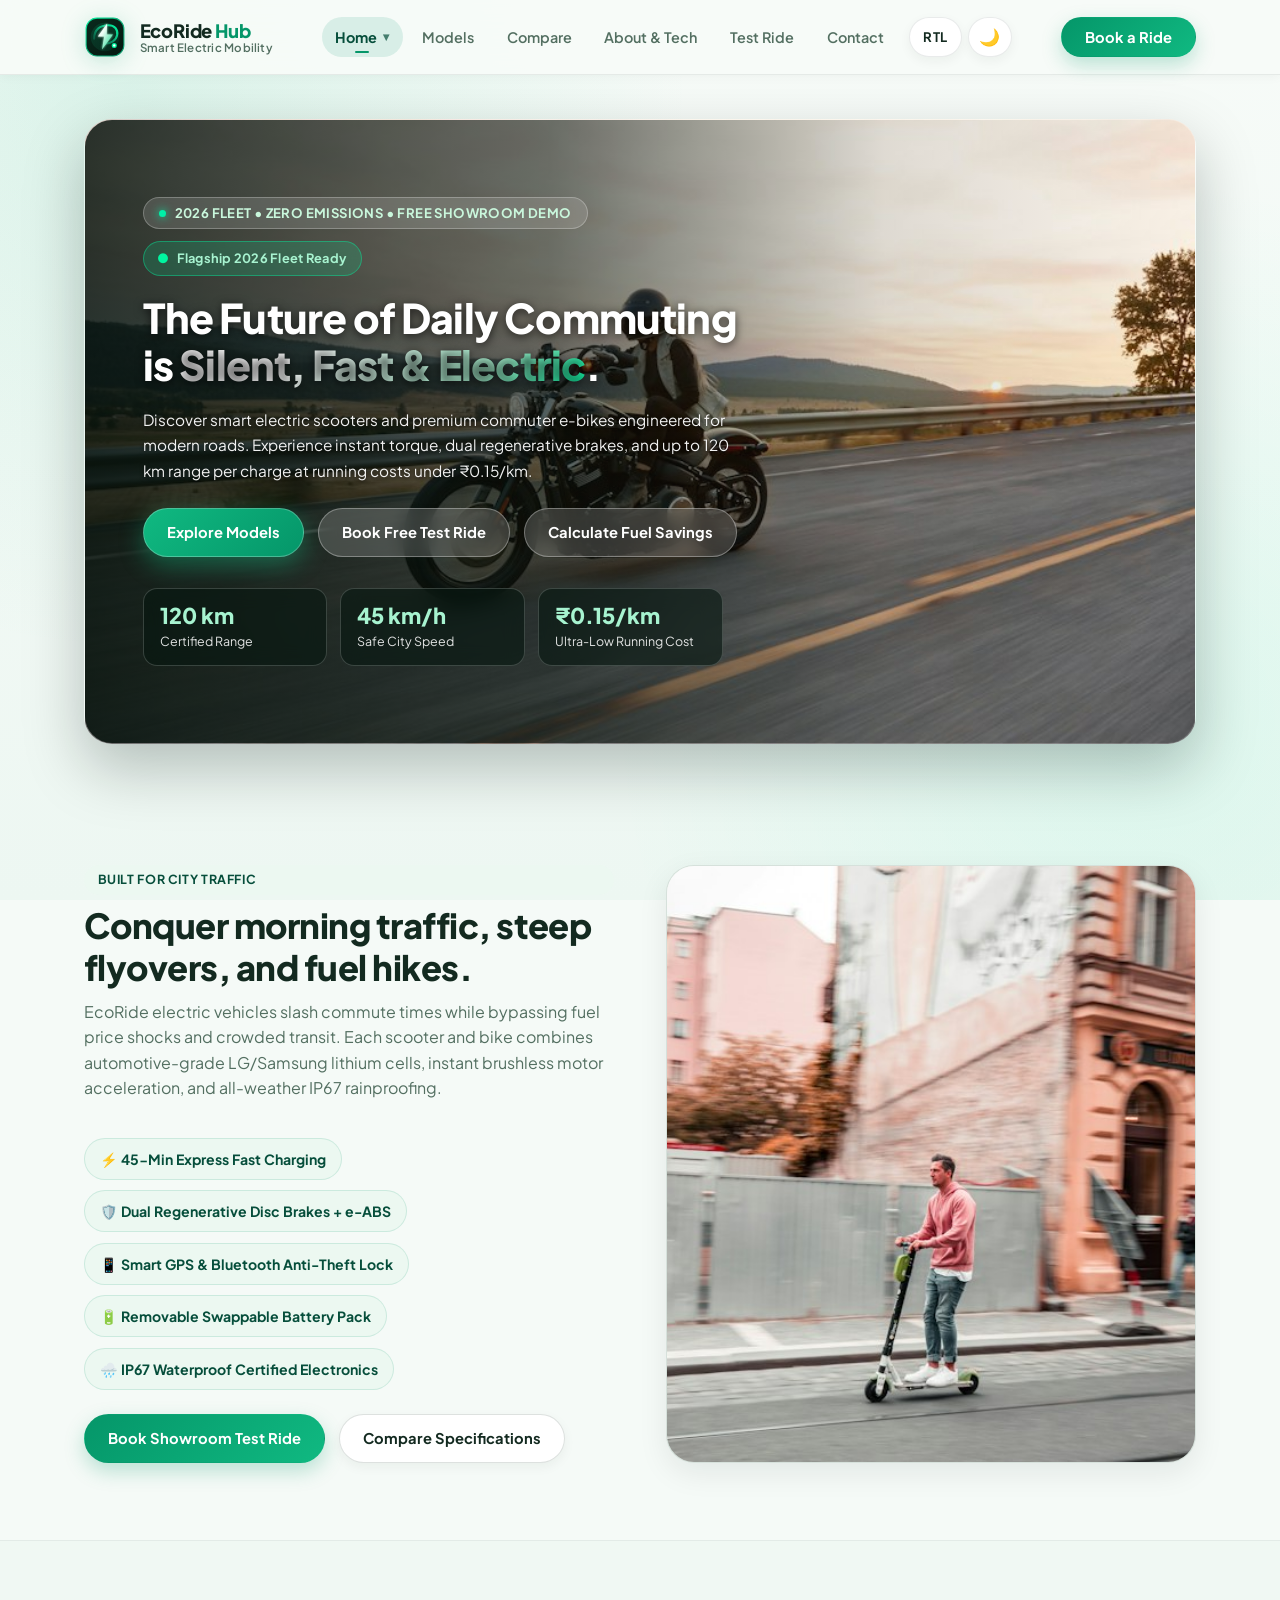
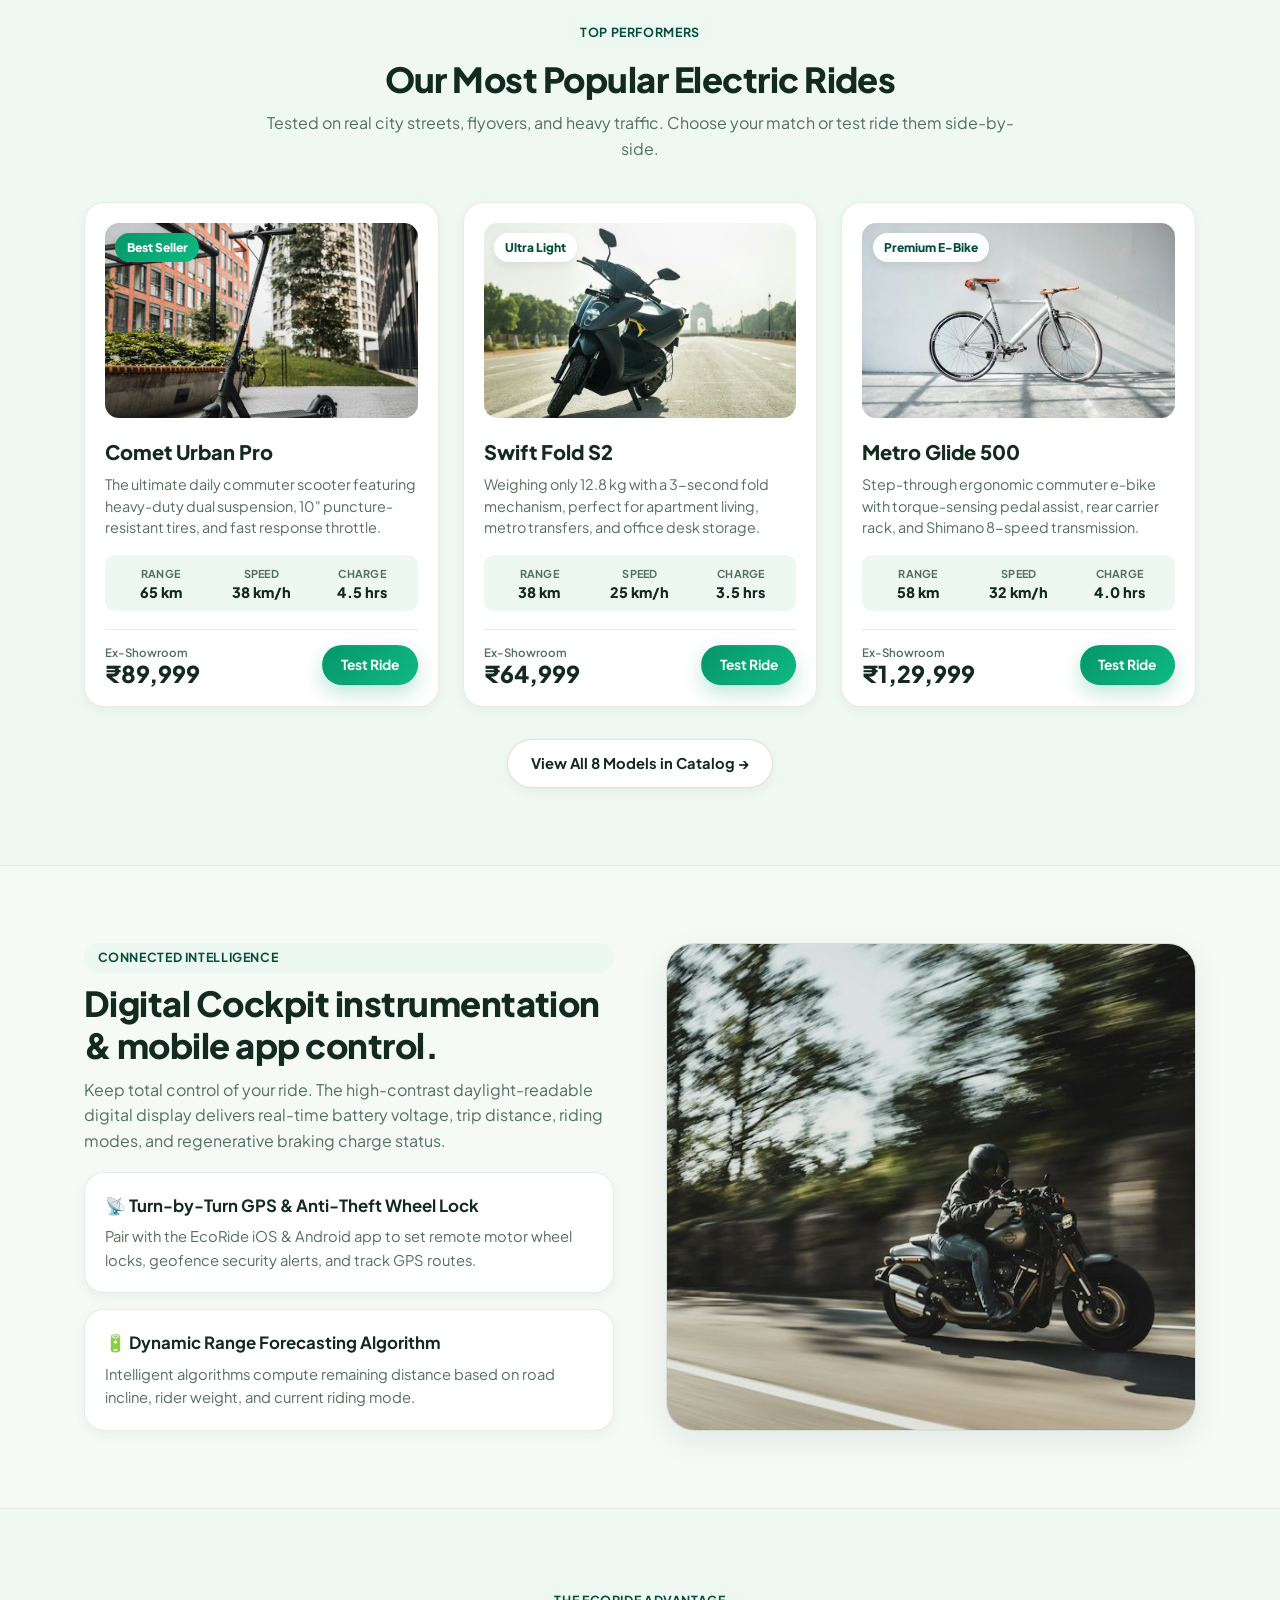
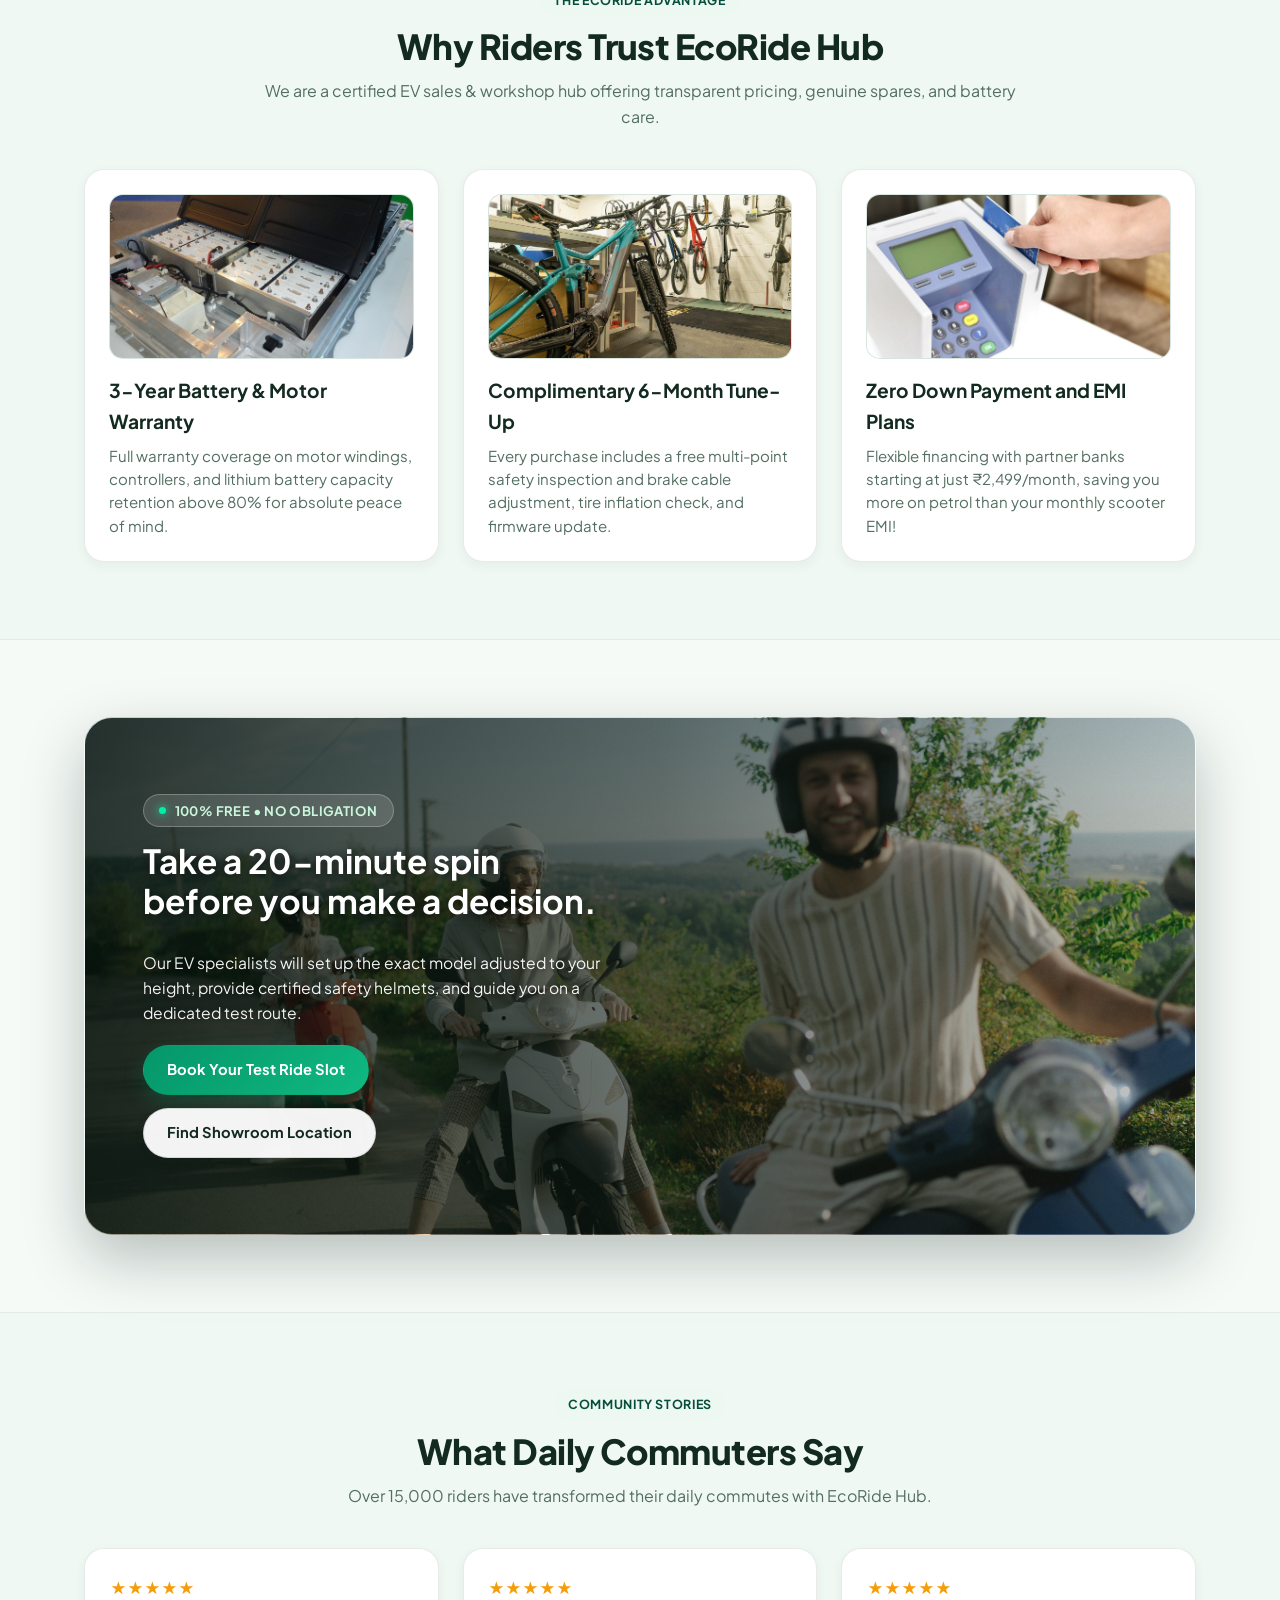
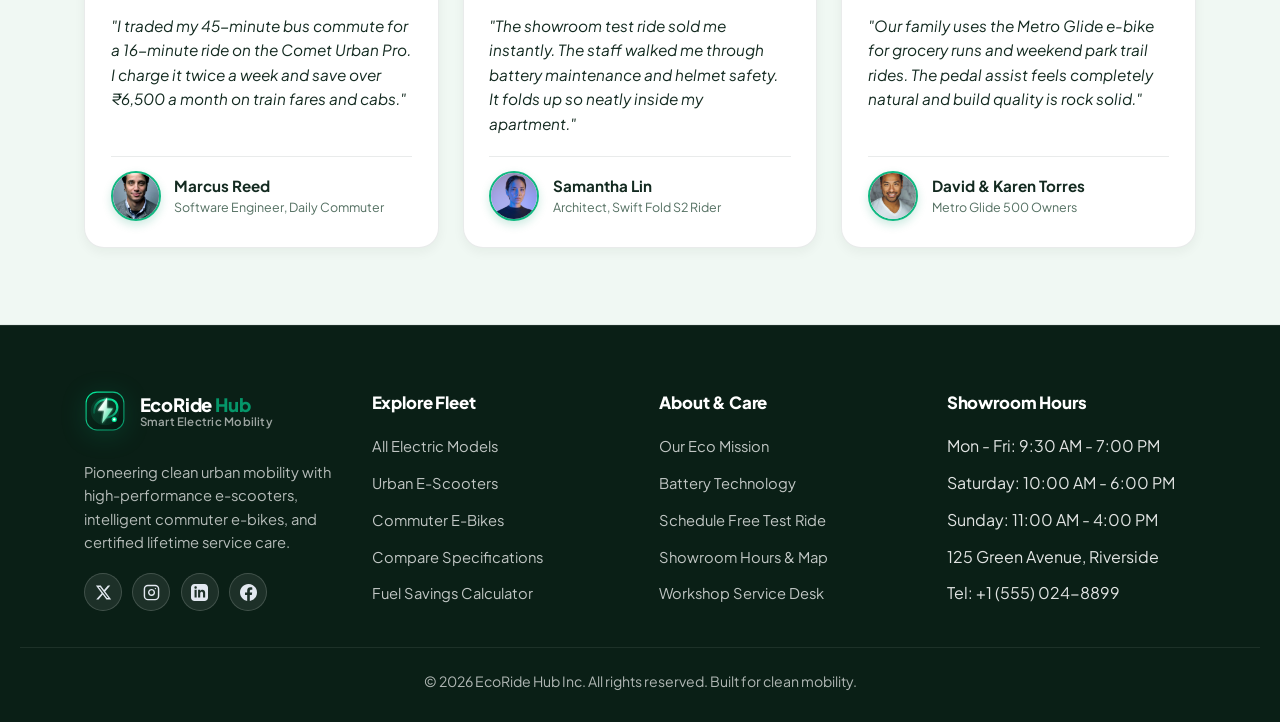
==== index.html @ 18ee241e "first commit" ====
<!DOCTYPE html>
<html lang="en">

<head>
  <meta charset="UTF-8">
  <meta name="viewport" content="width=device-width, initial-scale=1.0">
  <meta name="description"
    content="EcoRide Hub offers high-performance electric scooters, smart commuter e-bikes, showroom test rides, and expert service for sustainable city transit.">
  <title>EcoRide Hub | Premium Electric Scooters &amp; Smart E-Bikes</title>
  <link rel="icon" type="image/svg+xml" href="assets/images/favicon.svg">
  <link rel="alternate icon" href="assets/images/favicon.svg">
  <link rel="apple-touch-icon" href="assets/images/favicon.svg">
  <link rel="stylesheet" href="assets/css/styles.css">
  <script>
    (function () {
      var t = localStorage.getItem('ecoride_theme');
      if (t) document.documentElement.setAttribute('data-theme', t);
      var d = localStorage.getItem('ecoride_dir');
      if (d) document.documentElement.setAttribute('dir', d);
    })();
  </script>
</head>

<body>
  <div class="site-shell">
    <a class="skip-link" href="#main-content">Skip to content</a>

    <!-- STICKY NAVBAR - PROPERLY ALIGNED -->
    <header class="site-header">
      <div class="container header-bar">
        <a class="brand" href="index.html" aria-label="EcoRide Hub home">
          <span class="brand-mark">
            <img src="assets/images/logo.svg" alt="EcoRide Hub Logo" class="brand-logo-img">
          </span>
          <div class="brand-text">
            <span class="brand-title">EcoRide <span>Hub</span></span>
            <span class="brand-sub">Smart Electric Mobility</span>
          </div>
        </a>

        <nav class="site-nav" aria-label="Main navigation" data-site-nav>
          <div class="nav-dropdown" data-nav-dropdown>
            <button type="button" class="nav-dropdown-toggle active" aria-expanded="false" aria-haspopup="true" data-dropdown-toggle>
              <span>Home</span>
              <span class="dropdown-arrow">▾</span>
            </button>
            <div class="nav-dropdown-menu" role="menu">
              <a href="index.html" class="nav-dropdown-item active" role="menuitem">
                <div class="dropdown-item-header">
                  <span class="dropdown-item-title">Home 1 — Urban Commuters</span>
                  <span class="dropdown-item-tag">Flagship</span>
                </div>
                <p class="dropdown-item-desc">Smart cockpit display, daily commuter fleet &amp; specs</p>
              </a>
              <a href="home-2.html" class="nav-dropdown-item" role="menuitem">
                <div class="dropdown-item-header">
                  <span class="dropdown-item-title">Home 2 — Hyper Performance</span>
                  <span class="dropdown-item-tag tag-hyper">New</span>
                </div>
                <p class="dropdown-item-desc">Dual-motor power, fast charging hubs &amp; 2026 fleet</p>
              </a>
            </div>
          </div>
          <a href="products.html">Models</a>
          <a href="compare.html">Compare</a>
          <a href="about.html">About &amp; Tech</a>
          <a href="booking.html">Test Ride</a>
          <a href="contact.html">Contact</a>
          <div class="nav-util-group">
            <button type="button" class="nav-btn-util" id="rtl-toggle" aria-label="Toggle RTL layout"
              title="Switch text direction (RTL / LTR)">
              <span class="util-text" id="rtl-text">RTL</span>
            </button>
            <button type="button" class="nav-btn-util" id="theme-toggle" aria-label="Toggle dark/light theme"
              title="Toggle dark / light theme">
              <span class="theme-icon" id="theme-icon">🌙</span>
            </button>
          </div>
        </nav>

        <div class="header-actions">
          <a class="button button-nav" href="booking.html">Book a Ride</a>
          <button class="nav-toggle" type="button" aria-label="Toggle navigation" aria-expanded="false" data-nav-toggle>
            <span></span>
            <span></span>
            <span></span>
          </button>
        </div>
      </div>
    </header>

    <main id="main-content">
      <!-- HERO SECTION WITH BACKGROUND IMAGE -->
      <section class="hero">
        <div class="container">
          <div class="hero-panel hero-home" style="background-image: url('assets/images/hero-home.jpg');">
            <div class="hero-content">
              <div class="hero-badge-row">
                <span class="eyebrow">
                  <span class="eyebrow-dot"></span>
                  2026 Fleet • Zero Emissions • Free Showroom Demo
                </span>
                <span class="hero-status-pill"><span>●</span> Flagship 2026 Fleet Ready</span>
              </div>
              <h1>The Future of Daily Commuting is <span class="gradient-text">Silent, Fast &amp; Electric</span>.</h1>
              <p>Discover smart electric scooters and premium commuter e-bikes engineered for modern roads. Experience
                instant torque, dual regenerative brakes, and up to 120 km range per charge at running costs under
                ₹0.15/km.</p>
              <div class="hero-actions">
                <a class="button" href="products.html">Explore Models</a>
                <a class="button-secondary" href="booking.html">Book Free Test Ride</a>
                <a class="button-secondary" href="compare.html">Calculate Fuel Savings</a>
              </div>
              <div class="hero-stats">
                <div class="stat-card">
                  <strong>120 km</strong>
                  <span>Certified Range</span>
                </div>
                <div class="stat-card">
                  <strong>45 km/h</strong>
                  <span>Safe City Speed</span>
                </div>
                <div class="stat-card">
                  <strong>₹0.15/km</strong>
                  <span>Ultra-Low Running Cost</span>
                </div>
              </div>
            </div>
          </div>
        </div>
      </section>

      <!-- FLEET SHOWCASE SPLIT SECTION -->
      <section class="section">
        <div class="container split-layout">
          <div>
            <div class="page-intro" style="text-align: left; margin-bottom: 1.15rem;">
              <span class="badge-tag" style="margin-inline: 0;">Built for City Traffic</span>
              <h2>Conquer morning traffic, steep flyovers, and fuel hikes.</h2>
              <p>EcoRide electric vehicles slash commute times while bypassing fuel price shocks and crowded transit.
                Each scooter and bike combines automotive-grade LG/Samsung lithium cells, instant brushless motor
                acceleration, and all-weather IP67 rainproofing.</p>
            </div>
            <ul class="pill-list">
              <li>⚡ 45-Min Express Fast Charging</li>
              <li>🛡️ Dual Regenerative Disc Brakes + e-ABS</li>
              <li>📱 Smart GPS &amp; Bluetooth Anti-Theft Lock</li>
              <li>🔋 Removable Swappable Battery Pack</li>
              <li>🌧️ IP67 Waterproof Certified Electronics</li>
            </ul>
            <div style="margin-top: 1.5rem; display: flex; gap: 0.85rem; flex-wrap: wrap;">
              <a class="button" href="booking.html">Book Showroom Test Ride</a>
              <a class="button-secondary" href="compare.html">Compare Specifications</a>
            </div>
          </div>
          <div class="media-frame media-frame-tall">
            <img src="assets/images/section-commute.jpg" alt="Urban riders commuting on electric scooters">
             
          </div>
        </div>
      </section>

      <!-- FEATURED MODELS GRID (3 CARDS PER ROW, RUPEES) -->
      <section class="section section-alt">
        <div class="container">
          <div class="section-heading">
            <span class="badge-tag">Top Performers</span>
            <h2>Our Most Popular Electric Rides</h2>
            <p>Tested on real city streets, flyovers, and heavy traffic. Choose your match or test ride them
              side-by-side.</p>
          </div>
          <div class="grid grid-3">
            <!-- Model 1 -->
            <article class="product-card">
              <div class="product-image-wrap">
                <img src="assets/images/scooter-comet.jpg" alt="Comet Urban Pro electric scooter">
                <span class="product-pill featured">Best Seller</span>
              </div>
              <div class="product-content">
                <h3>Comet Urban Pro</h3>
                <p>The ultimate daily commuter scooter featuring heavy-duty dual suspension, 10" puncture-resistant
                  tires, and fast response throttle.</p>
                <div class="product-spec-row">
                  <div class="spec-item">
                    <small>Range</small>
                    <strong>65 km</strong>
                  </div>
                  <div class="spec-item">
                    <small>Speed</small>
                    <strong>38 km/h</strong>
                  </div>
                  <div class="spec-item">
                    <small>Charge</small>
                    <strong>4.5 hrs</strong>
                  </div>
                </div>
                <div class="price-row">
                  <div class="price-tag">
                    <small>Ex-Showroom</small>
                    <strong>₹89,999</strong>
                  </div>
                  <a class="button button-sm" href="booking.html">Test Ride</a>
                </div>
              </div>
            </article>

            <!-- Model 2 -->
            <article class="product-card">
              <div class="product-image-wrap">
                <img src="assets/images/scooter-swift.jpg" alt="Swift Fold S2 portable electric scooter">
                <span class="product-pill">Ultra Light</span>
              </div>
              <div class="product-content">
                <h3>Swift Fold S2</h3>
                <p>Weighing only 12.8 kg with a 3-second fold mechanism, perfect for apartment living, metro transfers,
                  and office desk storage.</p>
                <div class="product-spec-row">
                  <div class="spec-item">
                    <small>Range</small>
                    <strong>38 km</strong>
                  </div>
                  <div class="spec-item">
                    <small>Speed</small>
                    <strong>25 km/h</strong>
                  </div>
                  <div class="spec-item">
                    <small>Charge</small>
                    <strong>3.5 hrs</strong>
                  </div>
                </div>
                <div class="price-row">
                  <div class="price-tag">
                    <small>Ex-Showroom</small>
                    <strong>₹64,999</strong>
                  </div>
                  <a class="button button-sm" href="booking.html">Test Ride</a>
                </div>
              </div>
            </article>

            <!-- Model 3 -->
            <article class="product-card">
              <div class="product-image-wrap">
                <img src="assets/images/scooter-metro.jpg" alt="Metro Glide 500 electric commuter bicycle">
                <span class="product-pill">Premium E-Bike</span>
              </div>
              <div class="product-content">
                <h3>Metro Glide 500</h3>
                <p>Step-through ergonomic commuter e-bike with torque-sensing pedal assist, rear carrier rack, and
                  Shimano 8-speed transmission.</p>
                <div class="product-spec-row">
                  <div class="spec-item">
                    <small>Range</small>
                    <strong>58 km</strong>
                  </div>
                  <div class="spec-item">
                    <small>Speed</small>
                    <strong>32 km/h</strong>
                  </div>
                  <div class="spec-item">
                    <small>Charge</small>
                    <strong>4.0 hrs</strong>
                  </div>
                </div>
                <div class="price-row">
                  <div class="price-tag">
                    <small>Ex-Showroom</small>
                    <strong>₹1,29,999</strong>
                  </div>
                  <a class="button button-sm" href="booking.html">Test Ride</a>
                </div>
              </div>
            </article>
          </div>
          <div style="text-align: center; margin-top: 2rem;">
            <a class="button-secondary" href="products.html">View All 8 Models in Catalog →</a>
          </div>
        </div>
      </section>

      <!-- SMART COCKPIT DISPLAY SECTION -->
      <section class="section">
        <div class="container split-layout">
          <div>
            <div class="page-intro" style="text-align: left; margin-bottom: 1.15rem;">
              <span class="badge-tag" style="margin-inline: 0;">Connected Intelligence</span>
              <h2>Digital Cockpit instrumentation &amp; mobile app control.</h2>
              <p>Keep total control of your ride. The high-contrast daylight-readable digital display delivers real-time
                battery voltage, trip distance, riding modes, and regenerative braking charge status.</p>
            </div>
            <div class="grid" style="gap: 1rem;">
              <div class="card" style="padding: 1.25rem;">
                <h4 style="margin: 0 0 0.35rem; font-size: 1.05rem; color: var(--text);">📡 Turn-by-Turn GPS &amp;
                  Anti-Theft Wheel Lock</h4>
                <p style="margin: 0; color: var(--muted); font-size: 0.92rem;">Pair with the EcoRide iOS &amp; Android
                  app to set remote motor wheel locks, geofence security alerts, and track GPS routes.</p>
              </div>
              <div class="card" style="padding: 1.25rem;">
                <h4 style="margin: 0 0 0.35rem; font-size: 1.05rem; color: var(--text);">🔋 Dynamic Range Forecasting
                  Algorithm</h4>
                <p style="margin: 0; color: var(--muted); font-size: 0.92rem;">Intelligent algorithms compute remaining
                  distance based on road incline, rider weight, and current riding mode.</p>
              </div>
            </div>
          </div>
          <div class="media-frame media-frame-tall">
            <img src="assets/images/smart-cockpit.jpg" alt="Close-up of smart digital electric scooter cockpit display">
             
          </div>
        </div>
      </section>

      <!-- WHY RIDERS CHOOSE US -->
      <section class="section section-alt">
        <div class="container">
          <div class="section-heading">
            <span class="badge-tag">The EcoRide Advantage</span>
            <h2>Why Riders Trust EcoRide Hub</h2>
            <p>We are a certified EV sales &amp; workshop hub offering transparent pricing, genuine spares, and battery
              care.</p>
          </div>
          <div class="grid grid-3">
            <article class="card feature-card">
              <div class="card-media-top">
                <img src="assets/images/advantage-warranty.jpg" alt="High-tech lithium-ion EV battery pack and BMS controller diagnostic warranty inspection">
              </div>
              <h3>3-Year Battery &amp; Motor Warranty</h3>
              <p>Full warranty coverage on motor windings, controllers, and lithium battery capacity retention above 80% for absolute peace of mind.</p>
            </article>
            <article class="card feature-card">
              <div class="card-media-top">
                <img src="assets/images/advantage-tuneup.jpg" alt="Professional certified technician tuning electric scooter in modern workshop service bay">
              </div>
              <h3>Complimentary 6-Month Tune-Up</h3>
              <p>Every purchase includes a free multi-point safety inspection and brake cable adjustment, tire inflation check, and firmware update.</p>
            </article>
            <article class="card feature-card">
              <div class="card-media-top">
                <img src="assets/images/advantage-emi.jpg" alt="Customer contactless card payment at modern smart POS terminal for zero down payment EMI plans">
              </div>
              <h3>Zero Down Payment and EMI Plans</h3>
              <p>Flexible financing with partner banks starting at just &#8377;2,499/month, saving you more on petrol than your monthly scooter EMI!</p>
            </article>
          </div>
        </div>
      </section>

      <!-- TEST RIDE PROMO BANNER -->
      <section class="section">
        <div class="container">
          <div class="hero-panel promo-banner" style="background-image: url('assets/images/Home-1.jpg');">
            <div class="split-layout" style="align-items: center; position: relative; z-index: 2; width: 100%;">
              <div>
                <span class="eyebrow" style="margin-inline: 0; margin-bottom: 0.85rem;">
                  <span class="eyebrow-dot"></span> 100% Free &bull; No Obligation
                </span>
                <h2
                  style="font-size: clamp(1.5rem, 2.6vw, 2.2rem); margin: 0 0 0.85rem; line-height: 1.2; color: #fff; text-shadow: 0 2px 10px rgba(0, 0, 0, 0.5);">
                  Take a 20-minute spin before you make a decision.
                </h2>
                <p style="color: rgba(255, 255, 255, 0.95); margin-bottom: 1.25rem; font-size: 0.98rem; text-shadow: 0 1px 4px rgba(0, 0, 0, 0.4);">
                  Our EV specialists will set up the exact model adjusted to your height, provide certified safety
                  helmets, and guide you on a dedicated test route.
                </p>
                <div style="display: flex; gap: 0.85rem; flex-wrap: wrap;">
                  <a class="button" href="booking.html">Book Your Test Ride Slot</a>
                  <a class="button-secondary" href="contact.html">Find Showroom Location</a>
                </div>
              </div>
               
            </div>
          </div>
        </div>
      </section>

      <!-- VERIFIED TESTIMONIALS WITH REAL CIRCULAR PROFILE PICTURES -->
      <section class="section section-alt">
        <div class="container">
          <div class="section-heading">
            <span class="badge-tag">Community Stories</span>
            <h2>What Daily Commuters Say</h2>
            <p>Over 15,000 riders have transformed their daily commutes with EcoRide Hub.</p>
          </div>
          <div class="grid grid-3">
            <!-- Review 1 -->
            <article class="card testimonial-card">
              <div class="star-rating">★★★★★</div>
              <p class="testimonial-quote">"I traded my 45-minute bus commute for a 16-minute ride on the Comet Urban
                Pro. I charge it twice a week and save over ₹6,500 a month on train fares and cabs."</p>
              <div class="testimonial-author">
                <img class="author-avatar-img" src="assets/images/avatar-marcus.jpg" alt="Marcus Reed profile picture">
                <div class="author-info">
                  <strong>Marcus Reed</strong>
                  <span>Software Engineer, Daily Commuter</span>
                </div>
              </div>
            </article>

            <!-- Review 2 -->
            <article class="card testimonial-card">
              <div class="star-rating">★★★★★</div>
              <p class="testimonial-quote">"The showroom test ride sold me instantly. The staff walked me through
                battery maintenance and helmet safety. It folds up so neatly inside my apartment."</p>
              <div class="testimonial-author">
                <img class="author-avatar-img" src="assets/images/avatar-samantha.jpg"
                  alt="Samantha Lin profile picture">
                <div class="author-info">
                  <strong>Samantha Lin</strong>
                  <span>Architect, Swift Fold S2 Rider</span>
                </div>
              </div>
            </article>

            <!-- Review 3 -->
            <article class="card testimonial-card">
              <div class="star-rating">★★★★★</div>
              <p class="testimonial-quote">"Our family uses the Metro Glide e-bike for grocery runs and weekend park
                trail rides. The pedal assist feels completely natural and build quality is rock solid."</p>
              <div class="testimonial-author">
                <img class="author-avatar-img" src="assets/images/avatar-david.jpg" alt="David Torres profile picture">
                <div class="author-info">
                  <strong>David &amp; Karen Torres</strong>
                  <span>Metro Glide 500 Owners</span>
                </div>
              </div>
            </article>
          </div>
        </div>
      </section>
    </main>

    <!-- FOOTER - EQUAL ALIGNMENT -->
    <footer class="site-footer">
      <div class="container footer-grid">
        <div>
          <a class="brand" href="index.html">
            <span class="brand-mark">
              <img src="assets/images/logo.svg" alt="EcoRide Hub Logo" class="brand-logo-img">
            </span>
            <div class="brand-text">
              <span class="brand-title">EcoRide <span>Hub</span></span>
              <span class="brand-sub">Smart Electric Mobility</span>
            </div>
          </a>
          <p class="footer-desc">
            Pioneering clean urban mobility with high-performance e-scooters, intelligent commuter e-bikes, and certified lifetime service care.
          </p>
          <div class="footer-socials" aria-label="EcoRide Social Media Links">
            <a href="https://x.com" target="_blank" rel="noopener noreferrer" class="social-icon-btn" aria-label="EcoRide Hub on X (formerly Twitter)" title="X (Twitter)">
              <svg width="17" height="17" viewBox="0 0 24 24" fill="currentColor" aria-hidden="true"><path d="M18.244 2.25h3.308l-7.227 8.26 8.502 11.24H16.17l-5.214-6.817L4.99 21.75H1.68l7.73-8.835L1.254 2.25H8.08l4.713 6.231zm-1.161 17.52h1.833L7.084 4.126H5.117z"/></svg>
            </a>
            <a href="https://instagram.com" target="_blank" rel="noopener noreferrer" class="social-icon-btn" aria-label="EcoRide Hub on Instagram" title="Instagram">
              <svg width="17" height="17" viewBox="0 0 24 24" fill="none" stroke="currentColor" stroke-width="2" stroke-linecap="round" stroke-linejoin="round" aria-hidden="true"><rect x="2" y="2" width="20" height="20" rx="5" ry="5"/><path d="M16 11.37A4 4 0 1 1 12.63 8 4 4 0 0 1 16 11.37z"/><line x1="17.5" y1="6.5" x2="17.51" y2="6.5"/></svg>
            </a>
            <a href="https://linkedin.com" target="_blank" rel="noopener noreferrer" class="social-icon-btn" aria-label="EcoRide Hub on LinkedIn" title="LinkedIn">
              <svg width="17" height="17" viewBox="0 0 24 24" fill="currentColor" aria-hidden="true"><path d="M19 0h-14c-2.761 0-5 2.239-5 5v14c0 2.761 2.239 5 5 5h14c2.762 0 5-2.239 5-5v-14c0-2.761-2.238-5-5-5zm-11 19h-3v-11h3v11zm-1.5-12.268c-.966 0-1.75-.79-1.75-1.764s.784-1.764 1.75-1.764 1.75.79 1.75 1.764-.783 1.764-1.75 1.764zm13.5 12.268h-3v-5.604c0-3.368-4-3.113-4 0v5.604h-3v-11h3v1.765c1.396-2.586 7-2.777 7 2.476v6.759z"/></svg>
            </a>
            <a href="https://facebook.com" target="_blank" rel="noopener noreferrer" class="social-icon-btn" aria-label="EcoRide Hub on Facebook" title="Facebook">
              <svg width="17" height="17" viewBox="0 0 24 24" fill="currentColor" aria-hidden="true"><path d="M24 12.073c0-6.627-5.373-12-12-12s-12 5.373-12 12c0 5.99 4.388 10.954 10.125 11.854v-8.385H7.078v-3.47h3.047V9.43c0-3.007 1.792-4.669 4.533-4.669 1.312 0 2.686.235 2.686.235v2.953H15.83c-1.491 0-1.956.925-1.956 1.874v2.25h3.328l-.532 3.47h-2.796v8.385C19.612 23.027 24 18.062 24 12.073z"/></svg>
            </a>
          </div>
        </div>
        <div>
          <h3>Explore Fleet</h3>
          <ul class="footer-list">
            <li><a href="products.html">All Electric Models</a></li>
            <li><a href="products.html">Urban E-Scooters</a></li>
            <li><a href="products.html">Commuter E-Bikes</a></li>
            <li><a href="compare.html">Compare Specifications</a></li>
            <li><a href="compare.html">Fuel Savings Calculator</a></li>
          </ul>
        </div>
        <div>
          <h3>About &amp; Care</h3>
          <ul class="footer-list">
            <li><a href="about.html">Our Eco Mission</a></li>
            <li><a href="about.html">Battery Technology</a></li>
            <li><a href="booking.html">Schedule Free Test Ride</a></li>
            <li><a href="contact.html#showroom-map">Showroom Hours &amp; Map</a></li>
            <li><a href="contact.html">Workshop Service Desk</a></li>
          </ul>
        </div>
        <div>
          <h3>Showroom Hours</h3>
          <ul class="footer-list">
            <li>Mon - Fri: 9:30 AM - 7:00 PM</li>
            <li>Saturday: 10:00 AM - 6:00 PM</li>
            <li>Sunday: 11:00 AM - 4:00 PM</li>
            <li>125 Green Avenue, Riverside</li>
            <li>Tel: +1 (555) 024-8899</li>
          </ul>
        </div>
      </div>
      <div class="container footer-bottom">
        <p class="copyright-text">&copy; <span data-current-year></span> EcoRide Hub Inc. All rights reserved. Built for clean mobility.</p>
      </div>
    </footer>
  </div>

  <script src="assets/js/main.js"></script>
</body>

</html>
---- assets/css/styles.css ----
@import url('https://fonts.googleapis.com/css2?family=Plus+Jakarta+Sans:wght@400;500;600;700;800&display=swap');

:root {
  --bg: #f5faf7;
  --surface: #ffffff;
  --surface-soft: #ecf8f1;
  --surface-alt: #e3f3ea;
  --surface-dark: #0a1f16;
  --surface-dark-card: #133326;
  --text: #132a20;
  --text-light: #ffffff;
  --muted: #536f61;
  --muted-light: #8fa99c;
  --primary: #059669;
  --primary-hover: #047857;
  --primary-dark: #064e3b;
  --accent: #10b981;
  --accent-bright: #00f0a8;
  --accent-glow: rgba(16, 185, 129, 0.22);
  --border: rgba(19, 42, 32, 0.09);
  --border-focus: rgba(5, 150, 105, 0.4);
  --shadow-sm: 0 4px 12px rgba(10, 31, 22, 0.05);
  --shadow-md: 0 10px 30px rgba(10, 31, 22, 0.08);
  --shadow-lg: 0 20px 48px rgba(10, 31, 22, 0.12);
  --radius-xl: 28px;
  --radius-lg: 20px;
  --radius-md: 14px;
  --radius-sm: 10px;
  --radius-pill: 999px;
  --section-padding-inline: clamp(1.25rem, 5vw, 4rem);
  --section-gap: clamp(3rem, 6vw, 5rem);
  --hero-title: clamp(1.65rem, 2.5vw, 2.45rem);
  --hero-copy: clamp(0.92rem, 1.1vw, 1.05rem);
  --content-width: 1240px;
  --nav-height: 80px;
}

*,
*::before,
*::after {
  box-sizing: border-box;
}

html {
  scroll-behavior: smooth;
  scroll-padding-top: calc(var(--nav-height) + 1.5rem);
  overflow-x: clip;
}

body {
  margin: 0;
  font-family: 'Plus Jakarta Sans', -apple-system, BlinkMacSystemFont, "Segoe UI", Roboto, "Helvetica Neue", Arial, sans-serif;
  color: var(--text);
  background-color: var(--bg);
  background-image:
    radial-gradient(circle at 10% 10%, rgba(16, 185, 129, 0.12), transparent 40%),
    radial-gradient(circle at 90% 80%, rgba(0, 240, 168, 0.08), transparent 40%),
    linear-gradient(180deg, #f7fbf8 0%, #edf7f2 100%);
  background-attachment: fixed;
  line-height: 1.6;
  overflow-x: clip;
}

img {
  max-width: 100%;
  height: auto;
  display: block;
}

a {
  color: inherit;
  text-decoration: none;
  transition: color 0.2s ease;
}

button,
input,
select,
textarea {
  font: inherit;
}

/* Equal left and right alignment throughout the whole site */
.container {
  width: min(100%, var(--content-width));
  margin-inline: auto;
  padding-inline: var(--section-padding-inline);
}

.site-shell {
  min-height: 100vh;
  display: flex;
  flex-direction: column;
  position: relative;
  overflow-x: clip;
}

.skip-link {
  position: absolute;
  top: -60px;
  left: 1.5rem;
  background: var(--surface-dark);
  color: #fff;
  padding: 0.75rem 1.25rem;
  border-radius: var(--radius-pill);
  font-weight: 700;
  z-index: 2000;
  transition: top 0.25s ease;
}

.skip-link:focus {
  top: 1.25rem;
}

/* =========================================================
   STICKY NAVBAR - PERFECTLY ALIGNED ACROSS ALL PAGES
   ========================================================= */
.site-header {
  position: -webkit-sticky;
  position: sticky;
  top: 0;
  left: 0;
  right: 0;
  width: 100%;
  z-index: 1000;
  background: rgba(247, 251, 248, 0.95);
  backdrop-filter: blur(16px);
  -webkit-backdrop-filter: blur(16px);
  border-bottom: 1px solid rgba(19, 42, 32, 0.08);
  box-shadow: 0 2px 10px rgba(10, 31, 22, 0.04);
  transition: background 0.3s ease, box-shadow 0.3s ease, border-color 0.3s ease;
}

.site-header.scrolled {
  background: rgba(255, 255, 255, 0.98);
  box-shadow: 0 10px 30px rgba(10, 31, 22, 0.08);
  border-bottom-color: rgba(19, 42, 32, 0.12);
}

.header-bar {
  min-height: 74px;
  display: flex;
  align-items: center;
  justify-content: space-between;
  gap: 1.25rem;
  flex-wrap: nowrap;
}

.brand {
  display: inline-flex;
  align-items: center;
  gap: 0.85rem;
  font-weight: 800;
  font-size: 1.15rem;
  color: var(--text);
  flex-shrink: 0;
  text-decoration: none;
}

.brand-mark {
  width: 42px;
  height: 42px;
  border-radius: 12px;
  display: flex;
  align-items: center;
  justify-content: center;
  position: relative;
  flex-shrink: 0;
  transition: transform 0.28s ease, filter 0.28s ease;
  filter: drop-shadow(0 4px 12px rgba(5, 150, 105, 0.22));
}

.brand:hover .brand-mark {
  transform: translateY(-2px) scale(1.05);
  filter: drop-shadow(0 6px 16px rgba(0, 245, 160, 0.4));
}

.brand-logo-img {
  width: 100%;
  height: 100%;
  display: block;
  object-fit: contain;
}

.brand-text {
  display: flex;
  flex-direction: column;
  justify-content: center;
}

.brand-title {
  font-size: 1.15rem;
  line-height: 1.15;
  letter-spacing: -0.01em;
}

.brand-title span {
  color: var(--primary);
}

.brand-sub {
  font-size: 0.72rem;
  font-weight: 600;
  color: var(--muted);
  letter-spacing: 0.02em;
  line-height: 1.2;
}

.site-nav {
  display: flex;
  align-items: center;
  gap: 0.35rem;
  margin: 0;
  padding: 0;
}

.site-nav a:not(.button-nav) {
  display: inline-flex;
  align-items: center;
  justify-content: center;
  min-height: 40px;
  padding: 0.45rem 0.85rem;
  border-radius: var(--radius-pill);
  color: var(--muted);
  font-weight: 600;
  font-size: 0.9rem;
  line-height: 1;
  white-space: nowrap;
  transition: all 0.2s ease;
  position: relative;
  text-decoration: none;
}

.site-nav a:not(.button-nav):hover {
  color: var(--text);
  background: rgba(5, 150, 105, 0.08);
}

.site-nav a.active {
  color: var(--primary-dark);
  background: rgba(5, 150, 105, 0.12);
  font-weight: 700;
}

.site-nav a.active::after {
  content: "";
  position: absolute;
  bottom: 4px;
  left: 50%;
  transform: translateX(-50%);
  width: 14px;
  height: 2.5px;
  background: var(--primary);
  border-radius: 2px;
}

/* =========================================================
   NAV DROPDOWN (HOME 1 & HOME 2)
   ========================================================= */
.nav-dropdown {
  position: relative;
  display: inline-flex;
  align-items: center;
}

.nav-dropdown-toggle {
  display: inline-flex;
  align-items: center;
  justify-content: center;
  gap: 0.35rem;
  min-height: 40px;
  padding: 0.45rem 0.85rem;
  border-radius: var(--radius-pill);
  color: var(--muted);
  font-weight: 600;
  font-size: 0.9rem;
  line-height: 1;
  white-space: nowrap;
  background: transparent;
  border: none;
  cursor: pointer;
  transition: all 0.2s ease;
  font-family: inherit;
}

.nav-dropdown-toggle:hover {
  color: var(--text);
  background: rgba(5, 150, 105, 0.08);
}

.nav-dropdown-toggle.active {
  color: var(--primary-dark);
  background: rgba(5, 150, 105, 0.12);
  font-weight: 700;
  position: relative;
}

.nav-dropdown-toggle.active::after {
  content: "";
  position: absolute;
  bottom: 4px;
  left: 50%;
  transform: translateX(-50%);
  width: 14px;
  height: 2.5px;
  background: var(--primary);
  border-radius: 2px;
}

.dropdown-arrow {
  font-size: 0.72rem;
  transition: transform 0.2s ease;
  display: inline-block;
  opacity: 0.7;
}

.nav-dropdown.is-open .dropdown-arrow {
  transform: rotate(180deg);
  opacity: 1;
}

@media (min-width: 1041px) {
  .nav-dropdown:hover .dropdown-arrow {
    transform: rotate(180deg);
    opacity: 1;
  }
}

.nav-dropdown-menu {
  position: absolute;
  top: calc(100% + 0.5rem);
  left: 0;
  min-width: 310px;
  background: var(--surface);
  border: 1px solid var(--border);
  border-radius: var(--radius-lg);
  box-shadow: 0 16px 36px rgba(6, 22, 15, 0.14);
  padding: 0.5rem;
  display: none;
  flex-direction: column;
  gap: 0.35rem;
  z-index: 1000;
  animation: dropdownFade 0.2s cubic-bezier(0.16, 1, 0.3, 1);
}

@keyframes dropdownFade {
  from {
    opacity: 0;
    transform: translateY(-6px);
  }
  to {
    opacity: 1;
    transform: translateY(0);
  }
}

@media (min-width: 1041px) {
  .nav-dropdown:hover .nav-dropdown-menu,
  .nav-dropdown:focus-within .nav-dropdown-menu,
  .nav-dropdown.is-open .nav-dropdown-menu {
    display: flex;
  }
}

.nav-dropdown-item {
  display: flex !important;
  flex-direction: column;
  align-items: flex-start !important;
  justify-content: flex-start !important;
  padding: 0.65rem 0.85rem !important;
  border-radius: var(--radius-md) !important;
  text-decoration: none;
  transition: background 0.18s ease, transform 0.18s ease !important;
  border: 1px solid transparent;
}

.nav-dropdown-item:hover {
  background: var(--surface-soft) !important;
  border-color: rgba(5, 150, 105, 0.18) !important;
  transform: translateX(2px);
}

[dir="rtl"] .nav-dropdown-item:hover {
  transform: translateX(-2px);
}

.nav-dropdown-item.active {
  background: rgba(5, 150, 105, 0.12) !important;
  border-color: rgba(5, 150, 105, 0.28) !important;
}

.nav-dropdown-item.active::after {
  display: none !important;
}

.dropdown-item-header {
  display: flex;
  align-items: center;
  justify-content: space-between;
  width: 100%;
  gap: 0.5rem;
  margin-bottom: 0.2rem;
}

.dropdown-item-title {
  font-size: 0.92rem;
  font-weight: 700;
  color: var(--text);
}

.nav-dropdown-item.active .dropdown-item-title {
  color: var(--primary-dark);
}

.dropdown-item-tag {
  font-size: 0.68rem;
  font-weight: 700;
  text-transform: uppercase;
  letter-spacing: 0.04em;
  padding: 0.15rem 0.45rem;
  border-radius: var(--radius-pill);
  background: rgba(5, 150, 105, 0.14);
  color: var(--primary-dark);
}

.dropdown-item-tag.tag-hyper {
  background: rgba(0, 245, 160, 0.2);
  color: #047857;
}

[data-theme="dark"] .dropdown-item-tag.tag-hyper {
  background: rgba(0, 245, 160, 0.25);
  color: #34d399;
}

.dropdown-item-desc {
  margin: 0;
  font-size: 0.78rem;
  color: var(--muted);
  line-height: 1.35;
  white-space: normal;
  text-align: left;
}

[dir="rtl"] .dropdown-item-desc {
  text-align: right;
}

[dir="rtl"] .nav-dropdown-menu {
  left: auto;
  right: 0;
}

[data-theme="dark"] .nav-dropdown-toggle:hover {
  color: #fff;
  background: rgba(16, 185, 129, 0.12);
}

[data-theme="dark"] .nav-dropdown-toggle.active {
  color: #34d399;
  background: rgba(16, 185, 129, 0.18);
}

[data-theme="dark"] .nav-dropdown-menu {
  background: var(--surface);
  border-color: var(--border);
  box-shadow: 0 16px 36px rgba(0, 0, 0, 0.45);
}

[data-theme="dark"] .nav-dropdown-item.active .dropdown-item-title {
  color: #34d399;
}

@media (max-width: 1040px) {
  .nav-dropdown {
    width: 100%;
    display: flex;
    flex-direction: column;
    align-items: stretch;
  }

  .nav-dropdown-toggle {
    width: 100%;
    display: flex;
    align-items: center;
    justify-content: space-between;
    padding: 0.85rem 1.1rem;
    font-size: 1rem;
    border-radius: var(--radius-md);
    text-align: left;
  }

  .nav-dropdown-menu {
    position: static;
    box-shadow: none;
    border: 1px solid var(--border);
    margin-top: 0.35rem;
    margin-bottom: 0.35rem;
    margin-inline: 0;
    min-width: unset;
    width: 100%;
    background: var(--surface-soft);
    display: none;
    border-radius: var(--radius-md);
    padding: 0.45rem;
    gap: 0.35rem;
  }

  .nav-dropdown.is-open .nav-dropdown-menu {
    display: flex;
  }
}

.nav-util-group {
  display: inline-flex;
  align-items: center;
  gap: 0.35rem;
  margin-left: 0.35rem;
}

[dir="rtl"] .nav-util-group {
  margin-left: 0;
  margin-right: 0.35rem;
}

.header-actions {
  display: flex;
  align-items: center;
  gap: 0.5rem;
  flex-shrink: 0;
}

.button-nav {
  display: inline-flex;
  align-items: center;
  justify-content: center;
  min-height: 40px;
  padding: 0.45rem 1.15rem;
  border-radius: var(--radius-pill);
  font-weight: 700;
  font-size: 0.86rem;
  line-height: 1;
  color: #fff;
  background: linear-gradient(135deg, var(--primary) 0%, #10b981 100%);
  box-shadow: 0 4px 14px rgba(5, 150, 105, 0.25);
  border: 1px solid transparent;
  cursor: pointer;
  transition: all 0.2s ease;
  white-space: nowrap;
  text-decoration: none;
}

.button-nav:hover {
  transform: translateY(-2px);
  box-shadow: 0 6px 20px rgba(5, 150, 105, 0.35);
}

.nav-btn-util {
  display: inline-flex;
  align-items: center;
  justify-content: center;
  gap: 0.35rem;
  min-height: 40px;
  padding: 0.45rem 0.85rem;
  border-radius: var(--radius-pill);
  background: var(--surface);
  border: 1.5px solid var(--border);
  color: var(--text);
  font-size: 0.82rem;
  font-weight: 700;
  line-height: 1;
  cursor: pointer;
  transition: all 0.2s ease;
  box-shadow: var(--shadow-sm);
  white-space: nowrap;
  user-select: none;
}

.nav-btn-util:hover {
  border-color: var(--primary);
  color: var(--primary);
  transform: translateY(-2px);
  box-shadow: 0 4px 12px rgba(5, 150, 105, 0.2);
}

.nav-btn-util:active {
  transform: translateY(0);
}

.nav-btn-util.active {
  background: var(--surface-soft);
  border-color: var(--primary);
  color: var(--primary-dark);
}

.nav-btn-util .util-icon,
.nav-btn-util .theme-icon {
  font-size: 1.05rem;
  line-height: 1;
  display: inline-flex;
  align-items: center;
  justify-content: center;
}

.nav-btn-util .util-text {
  letter-spacing: 0.04em;
  font-weight: 700;
}

#theme-toggle {
  min-width: 40px;
  padding: 0.45rem 0.65rem;
}

#rtl-toggle {
  min-width: 50px;
}

.nav-toggle {
  display: none;
  width: 42px;
  height: 42px;
  border: 1.5px solid var(--border);
  border-radius: var(--radius-md);
  background: var(--surface);
  box-shadow: var(--shadow-sm);
  cursor: pointer;
  padding: 0;
  position: relative;
  flex-shrink: 0;
  flex-direction: column;
  align-items: center;
  justify-content: center;
  gap: 5px;
  transition: all 0.2s ease;
  outline: none;
}

.nav-toggle:hover {
  border-color: var(--primary);
  background: var(--surface-soft);
}

.nav-toggle span {
  display: block;
  width: 22px;
  height: 2.5px;
  background-color: var(--text);
  margin: 0;
  border-radius: 2px;
  transition: transform 0.28s ease, opacity 0.28s ease, background-color 0.2s ease;
  transform-origin: center;
  pointer-events: none;
}

.nav-toggle[aria-expanded="true"] {
  border-color: var(--primary);
  background: var(--surface-soft);
}

.nav-toggle[aria-expanded="true"] span:nth-child(1) {
  transform: translateY(7.5px) rotate(45deg);
}

.nav-toggle[aria-expanded="true"] span:nth-child(2) {
  opacity: 0;
  transform: scaleX(0);
}

.nav-toggle[aria-expanded="true"] span:nth-child(3) {
  transform: translateY(-7.5px) rotate(-45deg);
}

/* =========================================================
   BUTTONS & ACCENTS
   ========================================================= */
.button,
.button-secondary,
.button-outline,
.button-nav {
  display: inline-flex;
  align-items: center;
  justify-content: center;
  gap: 0.5rem;
  padding: 0.75rem 1.45rem;
  border-radius: var(--radius-pill);
  font-weight: 700;
  font-size: 0.92rem;
  border: 1px solid transparent;
  cursor: pointer;
  transition: transform 0.2s ease, box-shadow 0.2s ease, background 0.2s ease, border-color 0.2s ease;
  white-space: nowrap;
}

.button,
.button-nav {
  color: #fff;
  background: linear-gradient(135deg, var(--primary) 0%, #10b981 100%);
  box-shadow: 0 8px 20px rgba(5, 150, 105, 0.25);
}

.button:hover,
.button:focus-visible,
.button-nav:hover,
.button-nav:focus-visible {
  transform: translateY(-2px);
  box-shadow: 0 12px 26px rgba(5, 150, 105, 0.32);
  background: linear-gradient(135deg, var(--primary-hover) 0%, #059669 100%);
}

.button-secondary {
  background: rgba(255, 255, 255, 0.95);
  color: var(--text);
  border-color: rgba(19, 42, 32, 0.14);
  box-shadow: var(--shadow-sm);
}

.button-secondary:hover,
.button-secondary:focus-visible {
  transform: translateY(-2px);
  background: #ffffff;
  border-color: var(--primary);
  color: var(--primary-dark);
  box-shadow: 0 8px 18px rgba(10, 31, 22, 0.08);
}

.button-sm {
  padding: 0.5rem 1.1rem;
  font-size: 0.86rem;
  border-radius: var(--radius-pill);
}

/* =========================================================
   HERO SECTIONS (VIVID, CLEAR BACKGROUND IMAGE FOR EVERY PAGE)
   ========================================================= */
.hero {
  padding-block: clamp(1.5rem, 3.5vw, 2.75rem);
}

.hero-panel {
  border-radius: var(--radius-xl);
  position: relative;
  overflow: hidden;
  background-size: cover;
  background-position: center right;
  background-repeat: no-repeat;
  color: #ffffff;
  padding: clamp(2.8rem, 6vw, 4.8rem) clamp(1.6rem, 4.5vw, 3.8rem);
  min-height: 520px;
  box-shadow: 0 24px 60px rgba(5, 20, 14, 0.25);
  border: 1px solid rgba(255, 255, 255, 0.2);
  display: flex;
  align-items: center;
}

/* Page-specific background images */
.hero-panel.hero-home {
  background-image: url('../images/hero-home.jpg');
}
.hero-panel.hero-home-2 {
  background-image: url('../images/hero-home-2.jpg');
}
.hero-panel.hero-products {
  background-image: url('../images/hero-products.jpg');
}
.hero-panel.hero-compare {
  background-image: url('../images/hero-compare.jpg');
}
.hero-panel.hero-about {
  background-image: url('../images/hero-about.jpg');
}
.hero-panel.hero-booking {
  background-image: url('../images/hero-booking.jpg');
}
.hero-panel.hero-contact {
  background-image: url('../images/hero-contact.jpg');
}

/* Directional gradient overlay: dark behind text on left, crystal clear over background image on right */
.hero-panel::before {
  content: "";
  position: absolute;
  inset: 0;
  background: linear-gradient(
    90deg,
    rgba(5, 18, 12, 0.82) 0%,
    rgba(5, 18, 12, 0.58) 42%,
    rgba(5, 18, 12, 0.12) 72%,
    rgba(5, 18, 12, 0) 100%
  );
  z-index: 1;
  pointer-events: none;
  transition: background 0.3s ease;
}

[data-theme="dark"] .hero-panel::before {
  background: linear-gradient(
    90deg,
    rgba(3, 12, 8, 0.85) 0%,
    rgba(3, 12, 8, 0.62) 42%,
    rgba(3, 12, 8, 0.16) 72%,
    rgba(3, 12, 8, 0) 100%
  );
}

[dir="rtl"] .hero-panel::before {
  background: linear-gradient(
    270deg,
    rgba(5, 18, 12, 0.82) 0%,
    rgba(5, 18, 12, 0.58) 42%,
    rgba(5, 18, 12, 0.12) 72%,
    rgba(5, 18, 12, 0) 100%
  );
}

/* CTA Banner variant with centered content & balanced vignette */
.hero-panel.cta-banner {
  min-height: 420px;
  justify-content: center;
  background-position: center;
  padding: clamp(2.8rem, 5vw, 4.2rem) clamp(1.6rem, 4vw, 3rem);
}

.hero-panel.cta-banner::before {
  background: linear-gradient(
    135deg,
    rgba(5, 18, 12, 0.70) 0%,
    rgba(5, 18, 12, 0.40) 50%,
    rgba(5, 18, 12, 0.70) 100%
  );
}

[data-theme="dark"] .hero-panel.cta-banner::before {
  background: linear-gradient(
    135deg,
    rgba(3, 12, 8, 0.78) 0%,
    rgba(3, 12, 8, 0.48) 50%,
    rgba(3, 12, 8, 0.78) 100%
  );
}

.cta-banner-content {
  position: relative;
  z-index: 2;
  max-width: 760px;
  margin: 0 auto;
  display: grid;
  gap: 1.15rem;
  text-align: center;
}

.cta-banner-content h2 {
  font-size: clamp(1.75rem, 3vw, 2.5rem);
  margin: 0;
  color: #ffffff;
  text-shadow: 0 2px 14px rgba(0, 0, 0, 0.65);
  line-height: 1.25;
}

.cta-banner-content p {
  color: rgba(255, 255, 255, 0.95);
  margin: 0;
  font-size: 1.05rem;
  line-height: 1.6;
  text-shadow: 0 1px 6px rgba(0, 0, 0, 0.5);
}

/* Promo Banner variant for split cards */
.hero-panel.promo-banner {
  min-height: 360px;
  background-position: center right;
}

.hero-panel.promo-banner::before {
  background: linear-gradient(
    90deg,
    rgba(5, 18, 12, 0.82) 0%,
    rgba(5, 18, 12, 0.58) 52%,
    rgba(5, 18, 12, 0.20) 100%
  );
}

/* Hero Content Box - constrained to left side to showcase right-side background image */
.hero-content {
  position: relative;
  z-index: 2;
  max-width: 600px;
  display: flex;
  flex-direction: column;
  gap: 1.15rem;
}

.hero-badge-row {
  display: flex;
  align-items: center;
  flex-wrap: wrap;
  gap: 0.75rem;
}

.hero-status-pill {
  display: inline-flex;
  align-items: center;
  gap: 0.45rem;
  padding: 0.38rem 0.85rem;
  border-radius: var(--radius-pill);
  background: rgba(0, 245, 160, 0.16);
  border: 1px solid rgba(0, 245, 160, 0.4);
  color: #a7f3d0;
  font-size: 0.8rem;
  font-weight: 700;
  letter-spacing: 0.02em;
  backdrop-filter: blur(8px);
}

.hero-status-pill span {
  color: #00f5a0;
  animation: pulseDot 2s infinite ease-in-out;
}

@keyframes pulseDot {
  0%, 100% { opacity: 1; transform: scale(1); }
  50% { opacity: 0.4; transform: scale(0.8); }
}

.eyebrow {
  display: inline-flex;
  align-items: center;
  gap: 0.55rem;
  padding: 0.38rem 0.95rem;
  border-radius: var(--radius-pill);
  background: rgba(255, 255, 255, 0.14);
  border: 1px solid rgba(255, 255, 255, 0.25);
  color: #c9f7dc;
  font-size: 0.82rem;
  font-weight: 700;
  letter-spacing: 0.03em;
  text-transform: uppercase;
  backdrop-filter: blur(8px);
  width: fit-content;
  max-width: 100%;
  white-space: normal;
  line-height: 1.4;
}

.eyebrow-dot {
  width: 7px;
  height: 7px;
  border-radius: 50%;
  background: var(--accent-bright);
  box-shadow: 0 0 8px var(--accent-bright);
}

.hero h1 {
  margin: 0;
  font-size: clamp(1.85rem, 3.2vw, 2.75rem);
  font-weight: 800;
  line-height: 1.15;
  letter-spacing: -0.02em;
  color: #ffffff;
  text-shadow: 0 2px 10px rgba(0, 0, 0, 0.7);
}

.hero h1 .gradient-text {
  background: linear-gradient(135deg, #ffffff 30%, #a7f3d0 75%, #00f5a0 100%);
  -webkit-background-clip: text;
  -webkit-text-fill-color: transparent;
  display: inline;
}

.hero p {
  margin: 0;
  font-size: clamp(0.95rem, 1.2vw, 1.12rem);
  color: rgba(255, 255, 255, 0.94);
  line-height: 1.65;
  text-shadow: 0 1px 4px rgba(0, 0, 0, 0.75);
}

.hero-actions {
  display: flex;
  align-items: center;
  flex-wrap: wrap;
  gap: 0.85rem;
  margin-top: 0.4rem;
}

.hero-actions .button {
  background: linear-gradient(135deg, #10b981 0%, #059669 100%);
  border: 1px solid rgba(255, 255, 255, 0.25);
  box-shadow: 0 8px 24px rgba(16, 185, 129, 0.42);
}

.hero-actions .button-secondary {
  background: rgba(255, 255, 255, 0.16);
  color: #ffffff;
  border: 1px solid rgba(255, 255, 255, 0.32);
  backdrop-filter: blur(10px);
}

.hero-actions .button-secondary:hover {
  background: rgba(255, 255, 255, 0.28);
  border-color: rgba(255, 255, 255, 0.55);
  transform: translateY(-2px);
  color: #ffffff;
}

.hero-stats {
  display: grid;
  gap: 0.85rem;
  grid-template-columns: repeat(3, minmax(0, 1fr));
  margin-top: 0.75rem;
  max-width: 580px;
}

.stat-card {
  border-radius: var(--radius-md);
  padding: 0.85rem 1rem;
  background: rgba(6, 22, 15, 0.60);
  border: 1px solid rgba(255, 255, 255, 0.18);
  backdrop-filter: blur(10px);
  -webkit-backdrop-filter: blur(10px);
  text-align: left;
  transition: transform 0.25s ease, border-color 0.25s ease, box-shadow 0.25s ease;
}

.stat-card:hover {
  transform: translateY(-3px);
  border-color: rgba(0, 245, 160, 0.5);
  box-shadow: 0 10px 24px rgba(0, 0, 0, 0.35);
}

.stat-card strong {
  display: block;
  font-size: clamp(1.2rem, 1.7vw, 1.5rem);
  font-weight: 800;
  color: #a7f3d0;
  line-height: 1.2;
}

.stat-card span {
  display: block;
  font-size: 0.78rem;
  color: rgba(255, 255, 255, 0.88);
  margin-top: 0.2rem;
}

/* =========================================================
   SECTIONS & TYPOGRAPHY
   ========================================================= */
main {
  flex: 1;
}

.section {
  padding-block: var(--section-gap);
}

.section-alt {
  background: rgba(237, 248, 241, 0.55);
  border-block: 1px solid rgba(19, 42, 32, 0.06);
}

.section-heading,
.page-intro {
  text-align: center;
  display: grid;
  gap: 0.65rem;
  margin-bottom: 2.5rem;
}

.section-heading h2,
.page-intro h2 {
  margin: 0;
  font-size: clamp(1.6rem, 2.7vw, 2.3rem);
  font-weight: 800;
  line-height: 1.2;
  letter-spacing: -0.015em;
  color: var(--text);
}

.section-heading p,
.page-intro p {
  color: var(--muted);
  width: min(100%, 780px);
  margin: 0 auto;
  font-size: 1rem;
  line-height: 1.6;
}

.badge-tag {
  display: inline-block;
  align-self: center;
  margin-inline: auto;
  padding: 0.32rem 0.85rem;
  border-radius: var(--radius-pill);
  background: var(--surface-soft);
  color: var(--primary-dark);
  font-size: 0.78rem;
  font-weight: 700;
  text-transform: uppercase;
  letter-spacing: 0.05em;
}

/* =========================================================
   GRIDS & LAYOUTS
   ========================================================= */
.grid {
  display: grid;
  gap: 1.5rem;
}

.grid-2 {
  grid-template-columns: repeat(2, minmax(0, 1fr));
}

.grid-3 {
  grid-template-columns: repeat(3, minmax(0, 1fr));
}

.grid-4 {
  grid-template-columns: repeat(4, minmax(0, 1fr));
}

.split-layout {
  display: grid;
  grid-template-columns: 1fr 1fr;
  gap: clamp(2rem, 4vw, 3.5rem);
  align-items: stretch;
}

.split-layout.reversed {
  grid-template-columns: 1fr 1fr;
}

.split-layout > div {
  height: 100%;
  display: flex;
  flex-direction: column;
  justify-content: space-between;
}

.split-layout .media-frame {
  height: 100%;
  min-height: 0;
  max-height: 100%;
  border-radius: var(--radius-xl);
  overflow: hidden;
  position: relative;
  display: flex;
}

.split-layout .media-frame img {
  width: 100%;
  height: 100%;
  min-height: 0;
  max-height: 100%;
  object-fit: cover;
  object-position: center;
}

/* =========================================================
   CARDS & MEDIA FRAMES
   ========================================================= */
.card {
  background: var(--surface);
  border: 1px solid var(--border);
  border-radius: var(--radius-lg);
  padding: 1.5rem;
  box-shadow: var(--shadow-sm);
  transition: transform 0.25s ease, box-shadow 0.25s ease, border-color 0.25s ease;
  position: relative;
}

.card:hover {
  transform: translateY(-4px);
  box-shadow: var(--shadow-md);
  border-color: rgba(5, 150, 105, 0.25);
}

.feature-card {
  display: flex;
  flex-direction: column;
  height: 100%;
}

.feature-card h3 {
  margin-top: 0;
  margin-bottom: 0.45rem;
  font-size: 1.2rem;
  font-weight: 700;
}

.feature-card p {
  color: var(--muted);
  margin: 0;
  font-size: 0.94rem;
  line-height: 1.55;
}

.icon-chip {
  width: 50px;
  height: 50px;
  display: grid;
  place-items: center;
  border-radius: 14px;
  margin-bottom: 1rem;
  background: linear-gradient(135deg, rgba(5, 150, 105, 0.12), rgba(16, 185, 129, 0.24));
  color: var(--primary-dark);
  font-size: 1.4rem;
}

.card-media-top {
  height: 165px;
  border-radius: var(--radius-md);
  overflow: hidden;
  margin-bottom: 1rem;
  background: #ecf8f1;
  border: 1px solid var(--border);
}

.card-media-top img {
  width: 100%;
  height: 100%;
  object-fit: cover;
  transition: transform 0.35s ease;
}

.card:hover .card-media-top img {
  transform: scale(1.05);
}

.media-frame {
  overflow: hidden;
  border-radius: var(--radius-lg);
  background: #eaf4ed;
  border: 1px solid var(--border);
  box-shadow: var(--shadow-md);
  position: relative;
}

.media-frame img {
  width: 100%;
  height: 100%;
  object-fit: cover;
  transition: transform 0.4s ease;
}

.media-frame:hover img {
  transform: scale(1.03);
}

.media-frame-tall {
  height: 400px;
}

.media-badge {
  position: absolute;
  bottom: 1rem;
  left: 1rem;
  padding: 0.45rem 0.95rem;
  background: rgba(10, 31, 22, 0.88);
  backdrop-filter: blur(10px);
  color: #fff;
  border-radius: var(--radius-pill);
  font-size: 0.8rem;
  font-weight: 700;
  display: flex;
  align-items: center;
  gap: 0.45rem;
  border: 1px solid rgba(255, 255, 255, 0.15);
}

.pill-list {
  display: flex;
  flex-wrap: wrap;
  gap: 0.65rem;
  padding: 0;
  margin: 1.15rem 0 0;
  list-style: none;
}

.pill-list li {
  padding: 0.55rem 0.95rem;
  border-radius: var(--radius-pill);
  background: var(--surface-soft);
  color: var(--primary-dark);
  font-weight: 700;
  font-size: 0.88rem;
  border: 1px solid rgba(5, 150, 105, 0.14);
  display: flex;
  align-items: center;
  gap: 0.45rem;
}

/* =========================================================
   HALF-IMAGE HALF-CONTENT SPLIT CARDS (TRANSPARENT CARE)
   ========================================================= */
.care-split-grid {
  gap: 1.5rem;
}

.card-half-split {
  display: flex;
  flex-direction: row;
  padding: 0 !important;
  overflow: hidden;
  border-radius: var(--radius-xl);
  border: 1.5px solid var(--border);
  background: var(--surface);
  box-shadow: var(--shadow-sm);
  transition: transform 0.25s ease, box-shadow 0.25s ease, border-color 0.25s ease;
  min-height: 220px;
}

.card-half-split:hover {
  transform: translateY(-4px);
  border-color: var(--primary);
  box-shadow: var(--shadow-lg);
}

.card-half-media {
  flex: 0 0 46%;
  width: 46%;
  position: relative;
  overflow: hidden;
  background: #eaf4ed;
}

.card-half-media img {
  width: 100%;
  height: 100%;
  object-fit: cover;
  display: block;
  transition: transform 0.4s ease;
}

.card-half-split:hover .card-half-media img {
  transform: scale(1.06);
}

.card-half-badge {
  position: absolute;
  top: 0.85rem;
  left: 0.85rem;
  padding: 0.3rem 0.75rem;
  background: rgba(10, 31, 22, 0.85);
  backdrop-filter: blur(8px);
  color: #fff;
  border-radius: var(--radius-pill);
  font-size: 0.75rem;
  font-weight: 700;
  letter-spacing: 0.03em;
  border: 1px solid rgba(255, 255, 255, 0.18);
  box-shadow: 0 2px 8px rgba(0, 0, 0, 0.2);
}

.card-half-content {
  flex: 1;
  padding: 1.45rem 1.5rem;
  display: flex;
  flex-direction: column;
  justify-content: space-between;
  gap: 0.85rem;
}

.card-category {
  display: inline-block;
  font-size: 0.75rem;
  font-weight: 800;
  color: var(--primary);
  text-transform: uppercase;
  letter-spacing: 0.05em;
  margin-bottom: 0.35rem;
}

.card-half-content h4 {
  margin: 0 0 0.45rem;
  font-size: 1.22rem;
  font-weight: 800;
  color: var(--text);
  line-height: 1.25;
}

.card-half-content p {
  margin: 0;
  color: var(--muted);
  font-size: 0.9rem;
  line-height: 1.55;
}

.card-half-footer {
  display: flex;
  align-items: center;
  justify-content: space-between;
  padding-top: 0.95rem;
  border-top: 1px dashed var(--border);
  margin-top: 0.35rem;
}

.card-price-block {
  display: flex;
  flex-direction: column;
  gap: 0.1rem;
}

.card-price-label {
  font-size: 0.72rem;
  text-transform: uppercase;
  font-weight: 700;
  color: var(--muted);
  letter-spacing: 0.04em;
}

.card-price {
  font-size: 1.35rem;
  font-weight: 900;
  color: var(--text);
  line-height: 1;
}

.card-price.free {
  color: var(--primary);
}

.card-pill {
  font-size: 0.78rem;
  font-weight: 700;
  color: var(--primary-dark);
  background: rgba(5, 150, 105, 0.12);
  padding: 0.3rem 0.75rem;
  border-radius: var(--radius-pill);
  border: 1px solid rgba(5, 150, 105, 0.25);
  white-space: nowrap;
}

/* =========================================================
   COMPARE CALLOUT CARD (PRODUCTS.HTML) - LIGHT & DARK THEMED
   ========================================================= */
.card-callout-compare {
  padding: clamp(2rem, 4.5vw, 3.25rem);
  background: linear-gradient(135deg, #f0fdf4 0%, #e2f7ea 100%);
  border: 2px solid rgba(5, 150, 105, 0.25);
  border-radius: var(--radius-xl);
  text-align: center;
  box-shadow: 0 10px 30px rgba(5, 150, 105, 0.08);
  transition: background 0.3s ease, border-color 0.3s ease, box-shadow 0.3s ease;
}

.card-callout-compare .badge-tag {
  background: rgba(5, 150, 105, 0.15);
  color: var(--primary-dark);
}

.card-callout-compare h2 {
  font-size: clamp(1.5rem, 2.6vw, 2.1rem);
  margin: 0.75rem 0 0.5rem;
  color: #064e3b;
  font-weight: 800;
  line-height: 1.25;
}

.card-callout-compare p {
  max-width: 650px;
  margin: 0 auto 1.5rem;
  color: #1e3a2f;
  font-size: 1rem;
  line-height: 1.6;
}

.card-callout-actions {
  display: flex;
  gap: 0.85rem;
  justify-content: center;
  flex-wrap: wrap;
}

/* =========================================================
   CUSTOM CURVED DROPDOWN COMPONENT (SELECT REPLACEMENT)
   ========================================================= */
.custom-select-box {
  position: relative;
  width: 100%;
}

.custom-select-trigger {
  width: 100%;
  min-height: 48px;
  padding: 0.85rem 1.15rem;
  border-radius: var(--radius-md);
  border: 1.5px solid var(--border);
  background: var(--surface);
  color: var(--text);
  display: flex;
  align-items: center;
  justify-content: space-between;
  gap: 0.75rem;
  font-size: 0.95rem;
  font-family: inherit;
  font-weight: 500;
  cursor: pointer;
  text-align: left;
  transition: border-color 0.2s ease, box-shadow 0.2s ease;
  box-shadow: var(--shadow-sm);
}

.custom-select-trigger:hover,
.custom-select-box.is-open .custom-select-trigger {
  border-color: var(--primary);
}

.custom-select-box.is-open .custom-select-trigger {
  box-shadow: 0 0 0 3px rgba(5, 150, 105, 0.15);
}

.custom-select-label {
  flex: 1;
  white-space: nowrap;
  overflow: hidden;
  text-overflow: ellipsis;
  color: var(--text);
}

.custom-select-arrow {
  font-size: 0.75rem;
  color: var(--muted);
  transition: transform 0.2s ease, color 0.2s ease;
  flex-shrink: 0;
  display: inline-block;
}

.custom-select-box.is-open .custom-select-arrow {
  transform: rotate(180deg);
  color: var(--primary);
}

/* CURVED BOX SURROUNDING AND COVERING THE DROPDOWN */
.custom-select-dropdown {
  position: absolute;
  top: calc(100% + 6px);
  left: 0;
  right: 0;
  background: var(--surface);
  border: 1.5px solid var(--primary);
  border-radius: var(--radius-md);
  box-shadow: 0 16px 36px rgba(10, 31, 22, 0.18);
  overflow-y: auto;
  overflow-x: hidden;
  max-height: 260px;
  z-index: 100;
  display: none;
  padding: 0.4rem;
  animation: dropdownFade 0.2s cubic-bezier(0.16, 1, 0.3, 1);
}

.custom-select-box.is-open .custom-select-dropdown {
  display: block;
}

.custom-select-option {
  padding: 0.65rem 0.95rem;
  border-radius: var(--radius-sm);
  font-size: 0.92rem;
  color: var(--text);
  cursor: pointer;
  transition: background 0.15s ease, color 0.15s ease;
  display: flex;
  align-items: center;
  justify-content: space-between;
}

.custom-select-option:hover {
  background: rgba(5, 150, 105, 0.1);
  color: var(--primary-dark);
  font-weight: 600;
}

.custom-select-option.is-selected {
  background: rgba(5, 150, 105, 0.14);
  color: var(--primary);
  font-weight: 700;
}

.custom-select-option.is-selected::after {
  content: "✓";
  font-size: 0.85rem;
  font-weight: 800;
  color: var(--primary);
  margin-left: 0.5rem;
}

[dir="rtl"] .custom-select-trigger {
  text-align: right;
}

[dir="rtl"] .custom-select-option.is-selected::after {
  margin-left: 0;
  margin-right: 0.5rem;
}

.visually-hidden-select {
  position: absolute !important;
  opacity: 0 !important;
  width: 1px !important;
  height: 1px !important;
  padding: 0 !important;
  margin: -1px !important;
  border: 0 !important;
  clip: rect(0, 0, 0, 0) !important;
  pointer-events: none !important;
}

/* =========================================================
   INTERACTIVE MAP LOCATION SECTION
   ========================================================= */
.map-wrapper {
  padding: 0 !important;
  overflow: hidden;
  border-radius: var(--radius-xl);
  border: 1.5px solid var(--border);
  background: var(--surface);
  box-shadow: var(--shadow-md);
}

.map-frame {
  width: 100%;
  height: 440px;
  position: relative;
  background: #e5ede8;
}

.map-frame iframe {
  width: 100%;
  height: 100%;
  border: 0;
  display: block;
}

.map-info-bar {
  display: grid;
  grid-template-columns: repeat(3, minmax(0, 1fr)) auto;
  gap: 1.5rem;
  align-items: center;
  padding: 1.4rem 1.85rem;
  background: var(--surface);
  border-top: 1px solid var(--border);
}

.map-info-item {
  display: flex;
  align-items: center;
  gap: 0.95rem;
}

.map-info-icon {
  font-size: 1.45rem;
  width: 44px;
  height: 44px;
  min-width: 44px;
  border-radius: var(--radius-md);
  background: var(--surface-soft);
  border: 1px solid var(--border);
  display: inline-flex;
  align-items: center;
  justify-content: center;
}

.map-info-item strong {
  display: block;
  font-size: 0.98rem;
  color: var(--text);
  margin-bottom: 0.15rem;
}

.map-info-item p {
  margin: 0;
  font-size: 0.85rem;
  color: var(--muted);
  line-height: 1.4;
}

.map-info-action .button {
  display: inline-flex;
  align-items: center;
  gap: 0.45rem;
  white-space: nowrap;
  padding: 0.75rem 1.35rem;
}

/* =========================================================
   PRODUCT CARDS & SINGLE-LINE SPECS ALIGNMENT
   ========================================================= */
.filter-bar {
  display: flex;
  flex-wrap: wrap;
  gap: 0.65rem;
  justify-content: center;
  margin-bottom: 2.25rem;
}

.filter-button {
  border: 1px solid var(--border);
  background: var(--surface);
  color: var(--muted);
  padding: 0.65rem 1.15rem;
  border-radius: var(--radius-pill);
  font-weight: 700;
  font-size: 0.9rem;
  cursor: pointer;
  transition: all 0.2s ease;
  box-shadow: var(--shadow-sm);
}

.filter-button.active,
.filter-button:hover {
  background: var(--primary);
  color: #fff;
  border-color: var(--primary);
  box-shadow: 0 8px 18px rgba(5, 150, 105, 0.25);
  transform: translateY(-2px);
}

.product-card {
  display: flex;
  flex-direction: column;
  padding: 1.25rem;
  background: var(--surface);
  border-radius: var(--radius-lg);
  border: 1px solid var(--border);
  box-shadow: var(--shadow-sm);
  transition: transform 0.25s ease, box-shadow 0.25s ease;
  overflow: hidden;
}

.product-card:hover {
  transform: translateY(-5px);
  box-shadow: var(--shadow-md);
  border-color: rgba(5, 150, 105, 0.25);
}

.product-image-wrap {
  position: relative;
  border-radius: var(--radius-md);
  overflow: hidden;
  background: #f0f7f2;
  aspect-ratio: 16 / 10;
  margin-bottom: 1.1rem;
}

.product-image-wrap img {
  width: 100%;
  height: 100%;
  object-fit: cover;
  transition: transform 0.4s ease;
}

.product-card:hover .product-image-wrap img {
  transform: scale(1.05);
}

.product-pill {
  position: absolute;
  top: 0.65rem;
  left: 0.65rem;
  padding: 0.3rem 0.7rem;
  border-radius: var(--radius-pill);
  font-size: 0.75rem;
  font-weight: 800;
  background: rgba(255, 255, 255, 0.94);
  color: var(--primary-dark);
  backdrop-filter: blur(6px);
  box-shadow: 0 4px 10px rgba(0, 0, 0, 0.08);
}

.product-pill.featured {
  background: linear-gradient(135deg, #059669, #10b981);
  color: #fff;
}

.product-content {
  display: flex;
  flex-direction: column;
  flex: 1;
}

.product-content h3 {
  margin: 0 0 0.4rem;
  font-size: 1.25rem;
  font-weight: 800;
  color: var(--text);
}

.product-content p {
  color: var(--muted);
  font-size: 0.9rem;
  margin: 0 0 1rem;
  line-height: 1.5;
  flex: 1;
}

/* SINGLE-LINE PERFECT HORIZONTAL & VERTICAL ALIGNMENT FOR SPEED, RANGE, CHARGE */
.product-spec-row {
  display: grid;
  grid-template-columns: repeat(3, 1fr);
  gap: 0.35rem;
  padding: 0.65rem 0.5rem;
  border-radius: var(--radius-sm);
  background: var(--surface-soft);
  margin-bottom: 1.15rem;
  align-items: center;
  text-align: center;
}

.spec-item {
  display: flex;
  flex-direction: column;
  align-items: center;
  justify-content: center;
  min-width: 0;
}

.spec-item small {
  display: block;
  font-size: 0.68rem;
  color: var(--muted);
  font-weight: 700;
  text-transform: uppercase;
  white-space: nowrap;
  letter-spacing: 0.02em;
}

.spec-item strong {
  display: block;
  font-size: 0.9rem;
  color: var(--text);
  font-weight: 800;
  white-space: nowrap;
  line-height: 1.25;
}

.price-row {
  display: flex;
  align-items: center;
  justify-content: space-between;
  gap: 0.75rem;
  margin-top: auto;
  padding-top: 0.85rem;
  border-top: 1px solid var(--border);
}

.price-row .price-tag {
  display: flex;
  flex-direction: column;
}

.price-row .price-tag small {
  font-size: 0.72rem;
  color: var(--muted);
  font-weight: 600;
}

.price-row strong {
  font-size: 1.45rem;
  font-weight: 900;
  color: var(--text);
  line-height: 1;
}

/* =========================================================
   COMPARE PAGE & SAVINGS CALCULATOR (INR / RUPEES)
   ========================================================= */
.compare-table-wrapper {
  overflow-x: auto;
  border-radius: var(--radius-lg);
  border: 1px solid var(--border);
  box-shadow: var(--shadow-sm);
  background: var(--surface);
  margin-top: 1.5rem;
  -webkit-overflow-scrolling: touch;
}

.compare-table {
  width: 100%;
  border-collapse: collapse;
  text-align: left;
  font-size: 0.92rem;
  min-width: 820px;
}

.compare-table th,
.compare-table td {
  padding: 1rem 1.15rem;
  border-bottom: 1px solid var(--border);
}

.compare-table th {
  background: #f0f8f3;
  color: var(--text);
  font-weight: 800;
  font-size: 0.95rem;
  position: sticky;
  top: 0;
  z-index: 2;
}

.compare-table th:first-child,
.compare-table td:first-child {
  font-weight: 700;
  color: var(--text);
  background: var(--surface);
  position: sticky;
  left: 0;
  z-index: 1;
  box-shadow: 2px 0 5px rgba(0, 0, 0, 0.02);
}

.compare-table th:first-child {
  background: #f0f8f3;
  z-index: 3;
}

.compare-table tr:hover td {
  background: #f7fcf8;
}

.compare-table td.highlight-col,
.compare-table th.highlight-col {
  background: rgba(16, 185, 129, 0.08);
}

/* Savings Calculator Component */
.calculator-panel {
  background: var(--surface);
  border: 1px solid var(--border);
  border-radius: var(--radius-xl);
  padding: clamp(1.8rem, 4vw, 2.75rem);
  box-shadow: var(--shadow-md);
  display: grid;
  grid-template-columns: 1.1fr 0.9fr;
  gap: clamp(1.5rem, 3.5vw, 2.75rem);
  align-items: center;
}

.calc-controls {
  display: grid;
  gap: 1.35rem;
}

.calc-field {
  display: grid;
  gap: 0.5rem;
}

.calc-field label {
  display: flex;
  justify-content: space-between;
  font-weight: 700;
  font-size: 0.95rem;
}

.calc-field label span {
  color: var(--primary);
  font-weight: 800;
  font-size: 1.05rem;
}

.calc-slider {
  width: 100%;
  height: 8px;
  border-radius: 4px;
  background: #e2f1e7;
  outline: none;
  -webkit-appearance: none;
  cursor: pointer;
}

.calc-slider::-webkit-slider-thumb {
  -webkit-appearance: none;
  width: 22px;
  height: 22px;
  border-radius: 50%;
  background: var(--primary);
  border: 3px solid #fff;
  box-shadow: 0 4px 10px rgba(5, 150, 105, 0.4);
  cursor: pointer;
}

.calc-results-card {
  background: linear-gradient(145deg, #0a261a, #134230);
  color: #fff;
  border-radius: var(--radius-lg);
  padding: 1.85rem;
  box-shadow: var(--shadow-lg);
  display: grid;
  gap: 1.25rem;
  border: 1px solid rgba(255, 255, 255, 0.1);
}

.calc-results-card h3 {
  margin: 0;
  font-size: 1.25rem;
  font-weight: 800;
  color: #c9f7dc;
}

.calc-metric-row {
  display: grid;
  grid-template-columns: repeat(2, 1fr);
  gap: 0.85rem;
}

.calc-metric {
  padding: 0.95rem;
  border-radius: var(--radius-md);
  background: rgba(255, 255, 255, 0.08);
  border: 1px solid rgba(255, 255, 255, 0.12);
}

.calc-metric small {
  display: block;
  font-size: 0.74rem;
  color: rgba(255, 255, 255, 0.75);
  text-transform: uppercase;
  font-weight: 600;
}

.calc-metric strong {
  display: block;
  font-size: clamp(1.3rem, 2vw, 1.75rem);
  font-weight: 900;
  color: #00f0a8;
  margin-top: 0.2rem;
}

/* =========================================================
   FORMS & BOOKING LAYOUT
   ========================================================= */
.form-layout {
  display: grid;
  grid-template-columns: 1fr 1fr;
  gap: clamp(1.5rem, 3.5vw, 2.75rem);
  align-items: stretch;
}

.form-side-column {
  display: flex;
  flex-direction: column;
  gap: 1.5rem;
  height: 100%;
}

.form-side-column .media-frame {
  flex-shrink: 0;
  border-radius: var(--radius-xl);
  overflow: hidden;
}

.form-side-column .card {
  flex: 1;
  display: flex;
  flex-direction: column;
  justify-content: space-between;
}

.form-card {
  height: 100%;
  display: flex;
  flex-direction: column;
  justify-content: space-between;
  background: var(--surface);
  border-radius: var(--radius-xl);
  border: 1px solid var(--border);
  box-shadow: var(--shadow-md);
  padding: clamp(1.5rem, 3vw, 2.5rem);
}

.form-grid {
  display: grid;
  grid-template-columns: repeat(2, minmax(0, 1fr));
  gap: 1.1rem;
}

.field {
  display: grid;
  gap: 0.45rem;
}

.field-full {
  grid-column: 1 / -1;
}

.field label {
  font-weight: 700;
  font-size: 0.9rem;
  color: var(--text);
}

.field input,
.field select,
.field textarea {
  width: 100%;
  border-radius: var(--radius-md);
  border: 1.5px solid rgba(19, 42, 32, 0.13);
  background: #ffffff;
  padding: 0.9rem 1.05rem;
  color: var(--text);
  transition: all 0.2s ease;
  font-size: 0.94rem;
}

.field input:focus,
.field select:focus,
.field textarea:focus {
  outline: none;
  border-color: var(--primary);
  box-shadow: 0 0 0 4px var(--accent-glow);
}

.field input::placeholder,
.field textarea::placeholder {
  color: #9ab3a6;
}

.check-row {
  display: flex;
  align-items: flex-start;
  gap: 0.75rem;
  cursor: pointer;
}

.check-row input[type="checkbox"] {
  width: 19px;
  height: 19px;
  accent-color: var(--primary);
  margin-top: 0.18rem;
  flex-shrink: 0;
  cursor: pointer;
}

.check-row span {
  font-size: 0.9rem;
  color: var(--muted);
  line-height: 1.5;
}

.message-box {
  display: none;
  margin-top: 1.25rem;
  padding: 1.05rem 1.2rem;
  border-radius: var(--radius-md);
  font-weight: 600;
  font-size: 0.94rem;
  line-height: 1.5;
}

.message-box.is-visible {
  display: block;
  animation: fadeIn 0.3s ease;
}

.message-box.success {
  background: rgba(5, 150, 105, 0.12);
  color: var(--primary-dark);
  border: 1px solid rgba(5, 150, 105, 0.25);
}

.message-box.error {
  background: rgba(220, 38, 38, 0.1);
  color: #991b1b;
  border: 1px solid rgba(220, 38, 38, 0.2);
}

/* =========================================================
   TESTIMONIALS WITH REAL CIRCULAR PROFILE PICS
   ========================================================= */
.testimonial-card {
  padding: 1.6rem;
  display: flex;
  flex-direction: column;
}

.star-rating {
  color: #f59e0b;
  font-size: 1.05rem;
  margin-bottom: 0.75rem;
  letter-spacing: 2px;
}

.testimonial-quote {
  font-size: 0.96rem;
  color: var(--text);
  line-height: 1.6;
  font-style: italic;
  margin: 0 0 1.25rem;
  flex: 1;
}

.testimonial-author {
  display: flex;
  align-items: center;
  gap: 0.85rem;
  padding-top: 0.85rem;
  border-top: 1px solid var(--border);
}

.author-avatar-img {
  width: 50px;
  height: 50px;
  border-radius: 50%;
  object-fit: cover;
  border: 2.5px solid var(--accent);
  box-shadow: 0 4px 10px rgba(5, 150, 105, 0.2);
  flex-shrink: 0;
}

.author-info strong {
  display: block;
  font-size: 0.95rem;
  color: var(--text);
}

.author-info span {
  display: block;
  font-size: 0.78rem;
  color: var(--muted);
}

/* =========================================================
   FAQ ACCORDION
   ========================================================= */
.faq-grid {
  display: grid;
  gap: 0.85rem;
  max-width: 900px;
  margin: 0 auto;
}

.faq-item {
  background: var(--surface);
  border: 1px solid var(--border);
  border-radius: var(--radius-md);
  overflow: hidden;
  transition: border-color 0.2s ease;
}

.faq-item[open] {
  border-color: rgba(5, 150, 105, 0.3);
  box-shadow: var(--shadow-sm);
}

.faq-question {
  padding: 1.15rem 1.35rem;
  font-weight: 700;
  font-size: 1.02rem;
  cursor: pointer;
  list-style: none;
  display: flex;
  align-items: center;
  justify-content: space-between;
  user-select: none;
}

.faq-question::-webkit-details-marker {
  display: none;
}

.faq-question::after {
  content: "+";
  font-size: 1.35rem;
  font-weight: 400;
  color: var(--primary);
  transition: transform 0.2s ease;
}

.faq-item[open] .faq-question::after {
  content: "−";
}

.faq-answer {
  padding: 0 1.35rem 1.35rem;
  color: var(--muted);
  font-size: 0.94rem;
  line-height: 1.6;
}

/* =========================================================
   FOOTER - EQUAL ALIGNMENT
   ========================================================= */
.site-footer {
  background: var(--surface-dark);
  color: rgba(255, 255, 255, 0.88);
  margin-top: auto;
  border-top: 1px solid rgba(255, 255, 255, 0.08);
}

.footer-grid {
  display: grid;
  grid-template-columns: repeat(4, minmax(0, 1fr));
  gap: clamp(1.5rem, 3vw, 2.5rem);
  padding-block: clamp(2.75rem, 5vw, 4rem) 2.25rem;
  align-items: start;
}

.site-footer .brand {
  color: #fff;
  margin-bottom: 0.85rem;
}

.site-footer .brand-sub {
  color: rgba(255, 255, 255, 0.6);
}

.footer-desc {
  color: rgba(255, 255, 255, 0.7);
  font-size: 0.92rem;
  line-height: 1.6;
  margin-bottom: 1.15rem;
}

.site-footer h3 {
  color: #fff;
  font-size: 1.05rem;
  font-weight: 800;
  margin-top: 0;
  margin-bottom: 1rem;
  letter-spacing: -0.01em;
}

.footer-list {
  list-style: none;
  margin: 0;
  padding: 0;
  display: grid;
  gap: 0.7rem;
}

.footer-list a {
  color: rgba(255, 255, 255, 0.75);
  font-size: 0.92rem;
  transition: color 0.2s ease, transform 0.2s ease;
  display: inline-block;
}

.footer-list a:hover {
  color: #00f0a8;
  transform: translateX(3px);
}

.store-badge {
  display: inline-flex;
  align-items: center;
  gap: 0.5rem;
  padding: 0.35rem 0.8rem;
  border-radius: var(--radius-pill);
  background: rgba(16, 185, 129, 0.16);
  border: 1px solid rgba(16, 185, 129, 0.3);
  color: #a2f2c8;
  font-size: 0.8rem;
  font-weight: 700;
  margin-bottom: 0.85rem;
}

.footer-socials {
  display: flex;
  align-items: center;
  gap: 0.65rem;
  margin-top: 0.75rem;
  flex-wrap: wrap;
}

.social-icon-btn {
  width: 38px;
  height: 38px;
  border-radius: 50%;
  display: inline-flex;
  align-items: center;
  justify-content: center;
  background: rgba(255, 255, 255, 0.08);
  border: 1px solid rgba(255, 255, 255, 0.16);
  color: #e2e8f0;
  transition: all 0.28s cubic-bezier(0.4, 0, 0.2, 1);
  text-decoration: none;
  cursor: pointer;
}

.social-icon-btn svg {
  width: 17px;
  height: 17px;
  display: block;
  transition: transform 0.25s ease;
}

.social-icon-btn:hover {
  background: #10b981;
  border-color: #10b981;
  color: #ffffff;
  transform: translateY(-3px);
  box-shadow: 0 8px 18px rgba(16, 185, 129, 0.4);
}

.social-icon-btn:hover svg {
  transform: scale(1.1);
}

.social-icon-btn:focus-visible {
  outline: 2px solid #34d399;
  outline-offset: 3px;
}

.footer-bottom {
  border-top: 1px solid rgba(255, 255, 255, 0.08);
  padding-block: 1.35rem 1.85rem;
  display: flex;
  justify-content: center;
  align-items: center;
  text-align: center;
}

.copyright-text {
  margin: 0;
  text-align: center;
  color: rgba(255, 255, 255, 0.68);
  font-size: 0.88rem;
  width: 100%;
}

/* =========================================================
   UTILITIES & ANIMATIONS
   ========================================================= */
.hidden {
  display: none !important;
}

@keyframes fadeIn {
  from {
    opacity: 0;
    transform: translateY(6px);
  }
  to {
    opacity: 1;
    transform: translateY(0);
  }
}

/* =========================================================
   RESPONSIVENESS & BREAKPOINTS
   ========================================================= */
/* =========================================================
   RESPONSIVENESS & BREAKPOINTS
   ========================================================= */
@media (max-width: 1040px) {
  .nav-toggle {
    display: flex !important;
    flex-direction: column !important;
    align-items: center !important;
    justify-content: center !important;
    gap: 5px !important;
  }

  .header-actions .button-nav {
    display: none !important;
  }

  .nav-util-group {
    display: flex;
    align-items: center;
    gap: 0.5rem;
    margin-left: 0;
    margin-top: 0.5rem;
    padding-top: 0.75rem;
    border-top: 1px solid var(--border);
    width: 100%;
  }

  .nav-util-group .nav-btn-util {
    flex: 1;
    min-height: 42px;
    justify-content: center;
    border-radius: var(--radius-md);
  }

  .nav-util-group .util-text {
    display: inline !important;
  }

  .site-nav {
    position: absolute;
    top: calc(100% + 0.5rem);
    right: var(--section-padding-inline);
    left: var(--section-padding-inline);
    padding: 1.15rem;
    flex-direction: column;
    align-items: stretch;
    background: #ffffff;
    border-radius: var(--radius-lg);
    box-shadow: 0 20px 48px rgba(10, 31, 22, 0.22);
    border: 1px solid var(--border);
    display: none;
    gap: 0.4rem;
    z-index: 1001;
    max-height: calc(100vh - 90px);
    overflow-y: auto;
    -webkit-overflow-scrolling: touch;
    animation: fadeIn 0.25s ease;
  }

  .site-nav.is-open {
    display: flex;
  }

  .site-nav a:not(.button-nav) {
    width: 100%;
    display: flex;
    align-items: center;
    justify-content: flex-start;
    text-align: left;
    padding: 0.85rem 1.1rem;
    border-radius: var(--radius-md);
    font-size: 1rem;
    font-weight: 600;
    color: var(--muted);
    min-height: 44px;
    box-sizing: border-box;
    transition: all 0.2s ease;
  }

  .site-nav a:not(.button-nav):hover {
    color: var(--text);
    background: rgba(5, 150, 105, 0.08);
  }

  .site-nav a.active {
    color: var(--primary-dark);
    background: rgba(5, 150, 105, 0.12);
    font-weight: 700;
  }

  .site-nav a.active::after,
  .nav-dropdown-toggle.active::after {
    display: none !important;
  }

  [dir="rtl"] .site-nav a:not(.button-nav),
  [dir="rtl"] .nav-dropdown-toggle {
    justify-content: flex-start;
    text-align: right;
  }

  .grid-4,
  .grid-3 {
    grid-template-columns: repeat(2, minmax(0, 1fr));
  }

  .hero-layout,
  .split-layout,
  .split-layout.reversed,
  .form-layout,
  .calculator-panel {
    grid-template-columns: 1fr;
  }

  .hero-media-frame {
    height: 260px;
  }

  .media-frame-tall,
  .split-layout .media-frame {
    height: 320px;
  }

  .footer-grid {
    grid-template-columns: 1fr 1fr;
  }
}

@media (max-width: 768px) {
  :root {
    --section-gap: 3.5rem;
  }

  .hero-panel {
    min-height: auto;
    padding: 2.25rem 1.35rem;
    background-position: center center;
  }

  .hero-panel::before {
    background: linear-gradient(
      180deg,
      rgba(5, 18, 12, 0.86) 0%,
      rgba(5, 18, 12, 0.70) 55%,
      rgba(5, 18, 12, 0.35) 100%
    );
  }

  .hero-panel.cta-banner {
    min-height: auto;
    padding: 2.5rem 1.35rem;
  }

  .hero-panel.cta-banner::before {
    background: linear-gradient(
      180deg,
      rgba(5, 18, 12, 0.82) 0%,
      rgba(5, 18, 12, 0.55) 50%,
      rgba(5, 18, 12, 0.82) 100%
    );
  }

  .hero-panel.promo-banner {
    min-height: auto;
    padding: 2.25rem 1.35rem;
  }

  .hero-panel.promo-banner::before {
    background: linear-gradient(
      180deg,
      rgba(5, 18, 12, 0.86) 0%,
      rgba(5, 18, 12, 0.65) 60%,
      rgba(5, 18, 12, 0.30) 100%
    );
  }

  [data-theme="dark"] .hero-panel::before {
    background: linear-gradient(
      180deg,
      rgba(3, 12, 8, 0.90) 0%,
      rgba(3, 12, 8, 0.74) 55%,
      rgba(3, 12, 8, 0.40) 100%
    );
  }

  [data-theme="dark"] .hero-panel.cta-banner::before {
    background: linear-gradient(
      180deg,
      rgba(3, 12, 8, 0.86) 0%,
      rgba(3, 12, 8, 0.60) 50%,
      rgba(3, 12, 8, 0.86) 100%
    );
  }

  [data-theme="dark"] .hero-panel.promo-banner::before {
    background: linear-gradient(
      180deg,
      rgba(3, 12, 8, 0.90) 0%,
      rgba(3, 12, 8, 0.70) 60%,
      rgba(3, 12, 8, 0.35) 100%
    );
  }

  .cta-banner-content h2 {
    font-size: clamp(1.45rem, 5vw, 1.95rem);
  }

  .media-frame-tall {
    height: 260px;
  }

  .care-split-grid {
    grid-template-columns: 1fr;
  }

  .card-half-split {
    flex-direction: column;
    min-height: auto;
  }

  .card-half-media {
    flex: 0 0 210px;
    width: 100%;
    height: 210px;
  }

  .card-half-content {
    flex: 1;
    width: 100%;
    padding: 1.35rem;
  }

  .map-frame {
    height: 320px;
  }

  .map-info-bar {
    grid-template-columns: 1fr;
    gap: 1.15rem;
    padding: 1.25rem;
  }

  .map-info-action {
    margin-top: 0.35rem;
  }

  .map-info-action .button {
    width: 100%;
    justify-content: center;
  }
}

@media (max-width: 640px) {
  :root {
    --section-gap: 3rem;
    --section-padding-inline: 1.15rem;
  }

  .grid-4,
  .grid-3,
  .grid-2 {
    grid-template-columns: 1fr;
    gap: 1.25rem;
  }

  .hero-stats,
  .form-grid,
  .calc-metric-row {
    grid-template-columns: 1fr;
    gap: 0.75rem;
  }

  .hero-stats {
    gap: 0.65rem;
  }

  .footer-grid {
    grid-template-columns: 1fr;
    gap: 1.75rem;
    padding-block: 2.25rem 1.5rem;
  }

  .site-footer h3 {
    margin-bottom: 0.75rem;
  }

  .footer-list {
    gap: 0.5rem;
  }

  .footer-list a {
    padding: 0.25rem 0;
    display: inline-block;
  }

  .footer-bottom {
    padding-block: 1.25rem 1.75rem;
    text-align: center;
  }

  .copyright-text {
    font-size: 0.82rem;
    line-height: 1.55;
  }

  .hero-actions {
    flex-direction: column;
    gap: 0.65rem;
  }

  .hero-actions .button,
  .hero-actions .button-secondary {
    width: 100%;
    min-height: 44px;
  }

  .price-row {
    flex-direction: column;
    align-items: stretch;
    gap: 0.75rem;
  }

  .price-row .button-secondary,
  .price-row .button {
    width: 100%;
  }

  .form-card {
    padding: 1.45rem 1.2rem;
  }

  .calculator-panel {
    padding: 1.45rem 1.2rem;
  }

  /* Prevent mobile Safari iOS input auto-zoom by ensuring >= 16px */
  .field input,
  .field select,
  .field textarea {
    font-size: 16px;
    padding: 0.85rem 1rem;
  }
}

@media (max-width: 480px) {
  :root {
    --section-padding-inline: 1rem;
  }

  .brand-sub {
    display: none;
  }

  .header-bar {
    min-height: 64px;
  }

  .header-actions {
    gap: 0;
  }

  .nav-btn-util {
    padding: 0.4rem 0.6rem;
    font-size: 0.85rem;
    min-height: 38px;
  }

  .nav-util-group .util-text {
    display: inline !important;
  }

  .product-card {
    padding: 1.15rem;
  }

  .product-spec-row {
    padding: 0.5rem 0.35rem;
    gap: 0.25rem;
  }

  .spec-item strong {
    font-size: 0.84rem;
  }

  .spec-item small {
    font-size: 0.64rem;
  }

  .filter-bar {
    gap: 0.45rem;
    margin-bottom: 1.5rem;
  }

  .filter-button {
    padding: 0.45rem 0.85rem;
    font-size: 0.8rem;
  }

  .testimonial-card {
    padding: 1.25rem;
  }

  .section-heading h2 {
    font-size: 1.65rem;
  }

  .hero-panel h1 {
    font-size: 1.85rem;
    line-height: 1.22;
  }
}

@media (max-width: 360px) {
  .spec-item strong {
    font-size: 0.78rem;
  }

  .spec-item small {
    font-size: 0.6rem;
  }
}

/* =========================================================
   DARK THEME VARIABLES & OVERRIDES
   ========================================================= */
[data-theme="dark"] {
  --bg: #091510;
  --surface: #102319;
  --surface-soft: #173224;
  --surface-alt: #132a1f;
  --surface-dark: #050d0a;
  --surface-dark-card: #163627;
  --text: #e8f5ee;
  --text-light: #ffffff;
  --muted: #8ea99b;
  --muted-light: #6e8d7e;
  --primary: #10b981;
  --primary-hover: #059669;
  --primary-dark: #34d399;
  --accent: #00f0a8;
  --accent-bright: #38ef7d;
  --accent-glow: rgba(0, 240, 168, 0.25);
  --border: rgba(255, 255, 255, 0.1);
  --border-focus: rgba(16, 185, 129, 0.5);
  --shadow-sm: 0 4px 14px rgba(0, 0, 0, 0.4);
  --shadow-md: 0 10px 30px rgba(0, 0, 0, 0.55);
  --shadow-lg: 0 20px 48px rgba(0, 0, 0, 0.7);
}

[data-theme="dark"] body {
  background-color: var(--bg);
  background-image:
    radial-gradient(circle at 10% 10%, rgba(16, 185, 129, 0.08), transparent 40%),
    radial-gradient(circle at 90% 80%, rgba(0, 240, 168, 0.06), transparent 40%),
    linear-gradient(180deg, #091510 0%, #0d1e16 100%);
  color: var(--text);
}

[data-theme="dark"] .site-header {
  background: rgba(16, 35, 25, 0.94);
  border-bottom-color: rgba(255, 255, 255, 0.08);
}

[data-theme="dark"] .site-header.scrolled {
  background: rgba(16, 35, 25, 0.98);
  box-shadow: 0 10px 30px rgba(0, 0, 0, 0.6);
  border-bottom-color: rgba(255, 255, 255, 0.12);
}

[data-theme="dark"] .site-nav a:not(.button-nav) {
  color: var(--muted);
}

[data-theme="dark"] .site-nav a:not(.button-nav):hover {
  color: #fff;
  background: rgba(16, 185, 129, 0.16);
}

[data-theme="dark"] .site-nav a.active {
  color: #34d399;
  background: rgba(16, 185, 129, 0.22);
}

[data-theme="dark"] .nav-toggle {
  background: var(--surface);
  border-color: var(--border);
}

[data-theme="dark"] .nav-toggle span {
  background: var(--text);
}

[data-theme="dark"] .section-alt {
  background: rgba(19, 42, 31, 0.45);
  border-block-color: rgba(255, 255, 255, 0.06);
}

[data-theme="dark"] .card {
  background: var(--surface);
  border-color: var(--border);
  box-shadow: var(--shadow-sm);
}

[data-theme="dark"] .product-card {
  background: var(--surface);
  border-color: var(--border);
}

[data-theme="dark"] .product-image-wrap {
  background: #0a1811;
}

[data-theme="dark"] .product-pill {
  background: rgba(16, 35, 25, 0.92);
  color: #34d399;
  border: 1px solid rgba(255, 255, 255, 0.1);
}

[data-theme="dark"] .product-spec-row {
  background: var(--surface-soft);
}

[data-theme="dark"] .form-card {
  background: var(--surface);
  border-color: var(--border);
}

[data-theme="dark"] .field input,
[data-theme="dark"] .field select,
[data-theme="dark"] .field textarea {
  background: #142c20;
  color: #fff;
  border-color: rgba(255, 255, 255, 0.15);
}

[data-theme="dark"] .field input:focus,
[data-theme="dark"] .field select:focus,
[data-theme="dark"] .field textarea:focus {
  border-color: var(--primary);
  box-shadow: 0 0 0 4px rgba(16, 185, 129, 0.25);
}

[data-theme="dark"] .field input::placeholder,
[data-theme="dark"] .field textarea::placeholder {
  color: #5d7d6f;
}

[data-theme="dark"] .button-secondary {
  background: #142c20;
  color: #fff;
  border-color: rgba(255, 255, 255, 0.16);
}

[data-theme="dark"] .button-secondary:hover {
  background: #193829;
  border-color: var(--primary);
  color: #a2f2c8;
}

[data-theme="dark"] .filter-button {
  background: var(--surface);
  color: var(--muted);
  border-color: var(--border);
}

[data-theme="dark"] .filter-button.active,
[data-theme="dark"] .filter-button:hover {
  background: var(--primary);
  color: #fff;
  border-color: var(--primary);
}

[data-theme="dark"] .compare-table {
  background: var(--surface);
}

[data-theme="dark"] .compare-table th {
  background: #152d21;
  color: #fff;
  border-bottom-color: var(--border);
}

[data-theme="dark"] .compare-table th:first-child,
[data-theme="dark"] .compare-table td:first-child {
  background: var(--surface);
  color: #fff;
}

[data-theme="dark"] .compare-table td {
  border-bottom-color: var(--border);
}

[data-theme="dark"] .compare-table tr:hover td {
  background: #163224;
}

[data-theme="dark"] .compare-table td.highlight-col,
[data-theme="dark"] .compare-table th.highlight-col {
  background: rgba(16, 185, 129, 0.16);
}

[data-theme="dark"] .calculator-panel {
  background: var(--surface);
  border-color: var(--border);
}

[data-theme="dark"] .calc-slider {
  background: #1a382b;
}

[data-theme="dark"] .faq-item {
  background: var(--surface);
  border-color: var(--border);
}

[data-theme="dark"] .faq-item[open] {
  border-color: rgba(16, 185, 129, 0.35);
}

[data-theme="dark"] .card-media-top {
  background: #0e2017;
  border-color: var(--border);
}

[data-theme="dark"] .media-frame {
  background: #0e2017;
  border-color: var(--border);
}

[data-theme="dark"] .badge-tag {
  background: var(--surface-soft);
  color: #34d399;
}

[data-theme="dark"] .pill-list li {
  background: var(--surface-soft);
  color: #34d399;
  border-color: rgba(16, 185, 129, 0.22);
}

[data-theme="dark"] .nav-btn-util {
  background: var(--surface);
  border-color: var(--border);
  color: var(--text);
}

[data-theme="dark"] .nav-btn-util:hover {
  border-color: var(--primary);
  color: var(--primary);
}

[data-theme="dark"] .nav-btn-util.active {
  background: var(--surface-soft);
  border-color: var(--primary);
  color: #34d399;
}

[data-theme="dark"] .site-nav {
  /* mobile dropdown */
  background: #102319;
  border-color: var(--border);
  box-shadow: 0 20px 48px rgba(0, 0, 0, 0.55);
}

[data-theme="dark"] .card-half-split {
  background: var(--surface);
  border-color: var(--border);
}

[data-theme="dark"] .card-half-media {
  background: #0e2017;
}

[data-theme="dark"] .card-half-badge {
  background: rgba(3, 15, 10, 0.88);
  border-color: rgba(255, 255, 255, 0.12);
}

[data-theme="dark"] .card-pill {
  color: #34d399;
  background: rgba(5, 150, 105, 0.2);
  border-color: rgba(5, 150, 105, 0.4);
}

/* Dark mode for Compare Callout Card */
[data-theme="dark"] .card-callout-compare {
  background: linear-gradient(135deg, #0e271b 0%, #0a1c13 100%);
  border: 2px solid rgba(16, 185, 129, 0.35);
  box-shadow: 0 16px 40px rgba(0, 0, 0, 0.55);
}

[data-theme="dark"] .card-callout-compare .badge-tag {
  background: rgba(16, 185, 129, 0.2);
  color: #34d399;
  border: 1px solid rgba(16, 185, 129, 0.35);
}

[data-theme="dark"] .card-callout-compare h2 {
  color: #ffffff !important;
}

[data-theme="dark"] .card-callout-compare p {
  color: #cbd5e1 !important;
}

[data-theme="dark"] .card-callout-compare .button-secondary {
  background: rgba(255, 255, 255, 0.08);
  color: #ffffff;
  border-color: rgba(255, 255, 255, 0.2);
}

[data-theme="dark"] .card-callout-compare .button-secondary:hover {
  background: rgba(255, 255, 255, 0.16);
  border-color: #34d399;
}

/* Dark mode for Custom Select Component */
[data-theme="dark"] .custom-select-trigger {
  background: var(--surface);
  border-color: var(--border);
  color: var(--text);
}

[data-theme="dark"] .custom-select-trigger:hover,
[data-theme="dark"] .custom-select-box.is-open .custom-select-trigger {
  border-color: #34d399;
}

[data-theme="dark"] .custom-select-box.is-open .custom-select-trigger {
  box-shadow: 0 0 0 3px rgba(16, 185, 129, 0.2);
}

[data-theme="dark"] .custom-select-dropdown {
  background: #11281e;
  border-color: rgba(16, 185, 129, 0.45);
  box-shadow: 0 16px 40px rgba(0, 0, 0, 0.55);
}

[data-theme="dark"] .custom-select-option {
  color: var(--text);
}

[data-theme="dark"] .custom-select-option:hover {
  background: rgba(16, 185, 129, 0.2);
  color: #34d399;
}

[data-theme="dark"] .custom-select-option.is-selected {
  background: rgba(16, 185, 129, 0.28);
  color: #6ee7b7;
}

[data-theme="dark"] .custom-select-option.is-selected::after {
  color: #34d399;
}

[data-theme="dark"] .map-wrapper,
[data-theme="dark"] .map-info-bar {
  background: var(--surface);
  border-color: var(--border);
}

[data-theme="dark"] .map-info-icon {
  background: var(--surface-soft);
  border-color: var(--border);
}

[data-theme="dark"] .map-frame {
  background: #11261d;
}

[data-theme="dark"] .map-frame iframe {
  filter: invert(90%) hue-rotate(180deg) contrast(90%);
}

/* =========================================================
   RTL (RIGHT-TO-LEFT) LAYOUT SUPPORT
   ========================================================= */
[dir="rtl"] {
  direction: rtl;
  text-align: right;
}

[dir="rtl"] body {
  direction: rtl;
}

[dir="rtl"] .skip-link {
  right: 1.5rem;
  left: auto;
}

[dir="rtl"] .brand {
  flex-direction: row;
}

[dir="rtl"] .button-nav {
  margin: 0;
}

[dir="rtl"] .header-actions {
  flex-direction: row;
}

[dir="rtl"] .stat-card {
  text-align: right;
}

[dir="rtl"] .page-intro,
[dir="rtl"] .page-intro h2,
[dir="rtl"] .page-intro p,
[dir="rtl"] .section-heading,
[dir="rtl"] .section-heading h2,
[dir="rtl"] .section-heading p {
  text-align: right;
}

[dir="rtl"] .hero-inner,
[dir="rtl"] .hero-content,
[dir="rtl"] .hero-text-side {
  text-align: right;
}

[dir="rtl"] .hero-badge-row {
  flex-direction: row;
}

[dir="rtl"] .eyebrow {
  margin-right: 0;
  margin-left: auto;
}

[dir="rtl"] .pill-list li {
  flex-direction: row;
}

[dir="rtl"] .check-row {
  flex-direction: row;
}

[dir="rtl"] .media-badge {
  right: 1rem;
  left: auto;
}

[dir="rtl"] .product-pill {
  right: 0.65rem;
  left: auto;
}

[dir="rtl"] .compare-table {
  text-align: right;
}

[dir="rtl"] .compare-table th:first-child,
[dir="rtl"] .compare-table td:first-child {
  right: 0;
  left: auto;
  box-shadow: -2px 0 5px rgba(0, 0, 0, 0.05);
}

[dir="rtl"] .faq-question {
  flex-direction: row;
}

[dir="rtl"] .footer-list a:hover {
  transform: translateX(-3px);
}

[dir="rtl"] .product-spec-row {
  direction: ltr; /* Keeps numeric metrics like 65 km standard */
}

[dir="rtl"] .calc-metric strong,
[dir="rtl"] .price-row strong {
  direction: ltr;
  display: inline-block;
}

[dir="rtl"] .testimonial-author {
  flex-direction: row;
}

[dir="rtl"] .card-half-badge {
  left: auto;
  right: 0.85rem;
}

[dir="rtl"] .map-info-item {
  flex-direction: row;
  text-align: right;
}
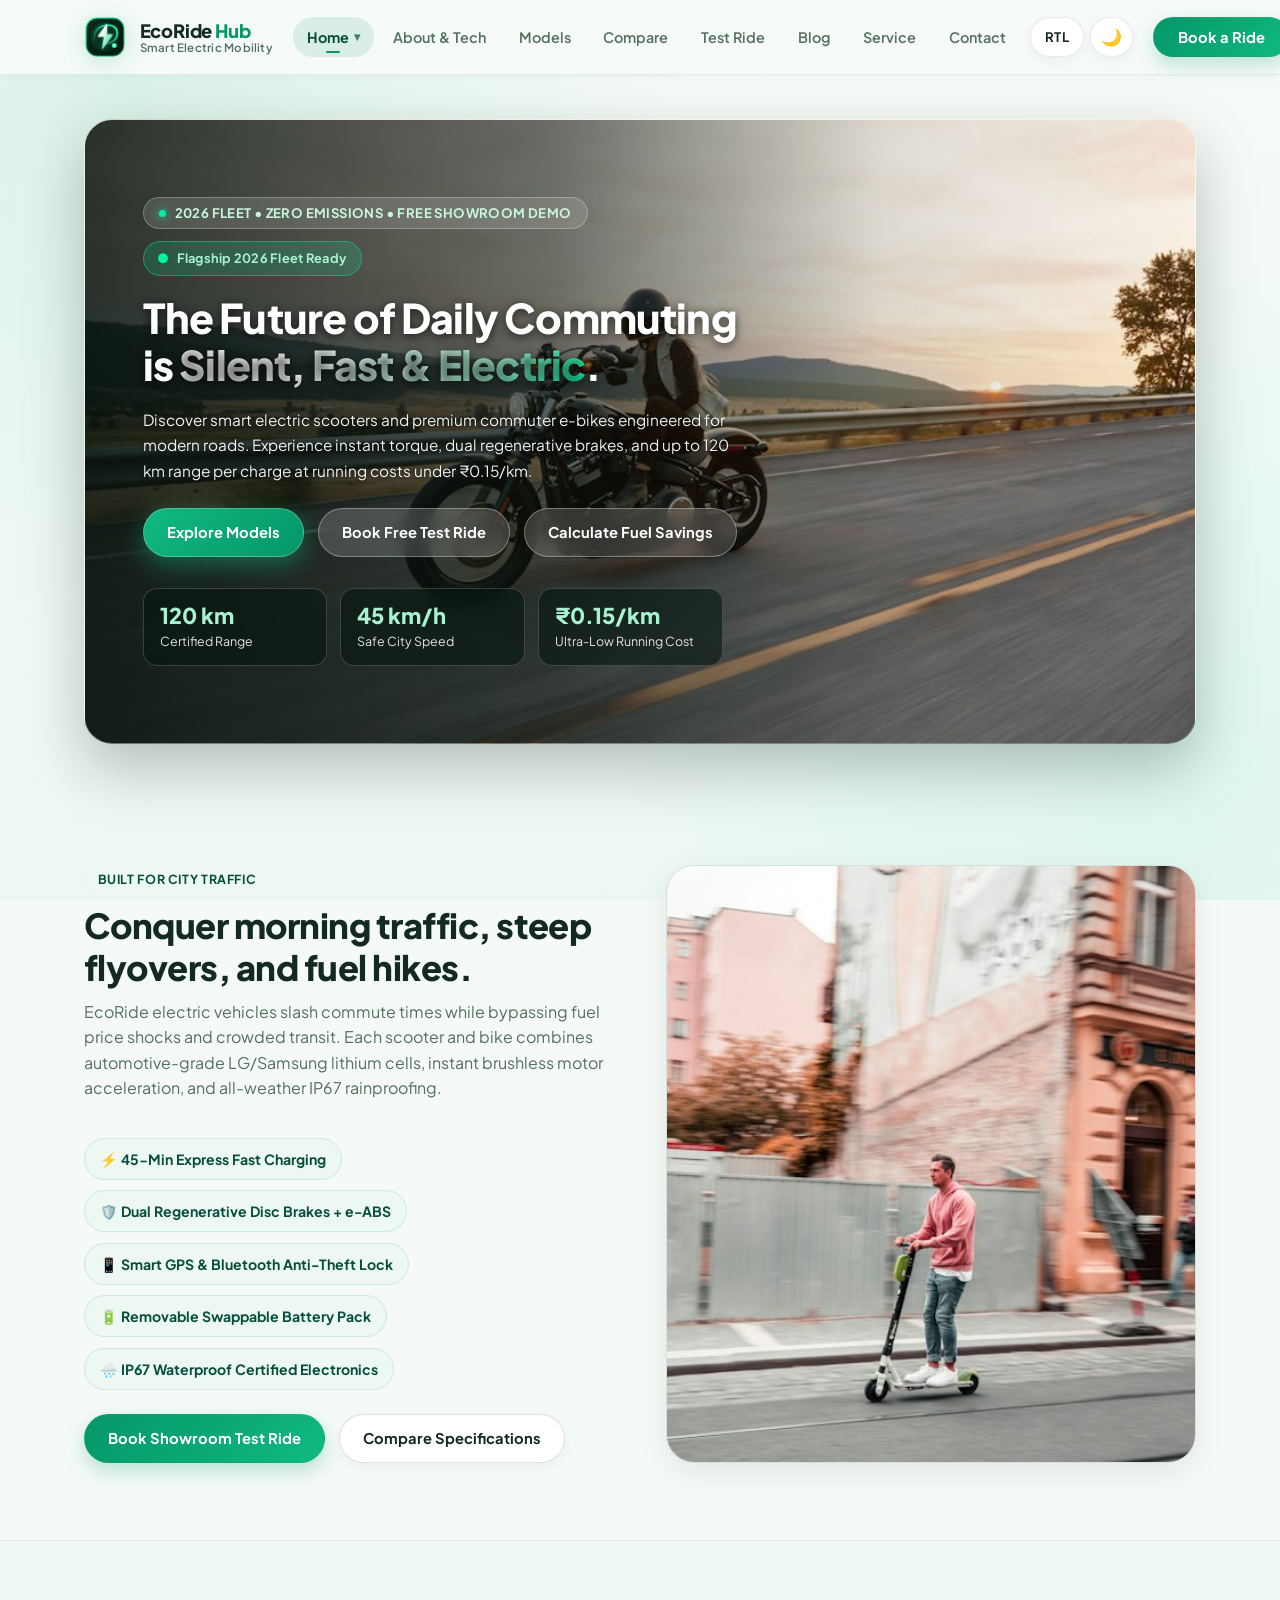
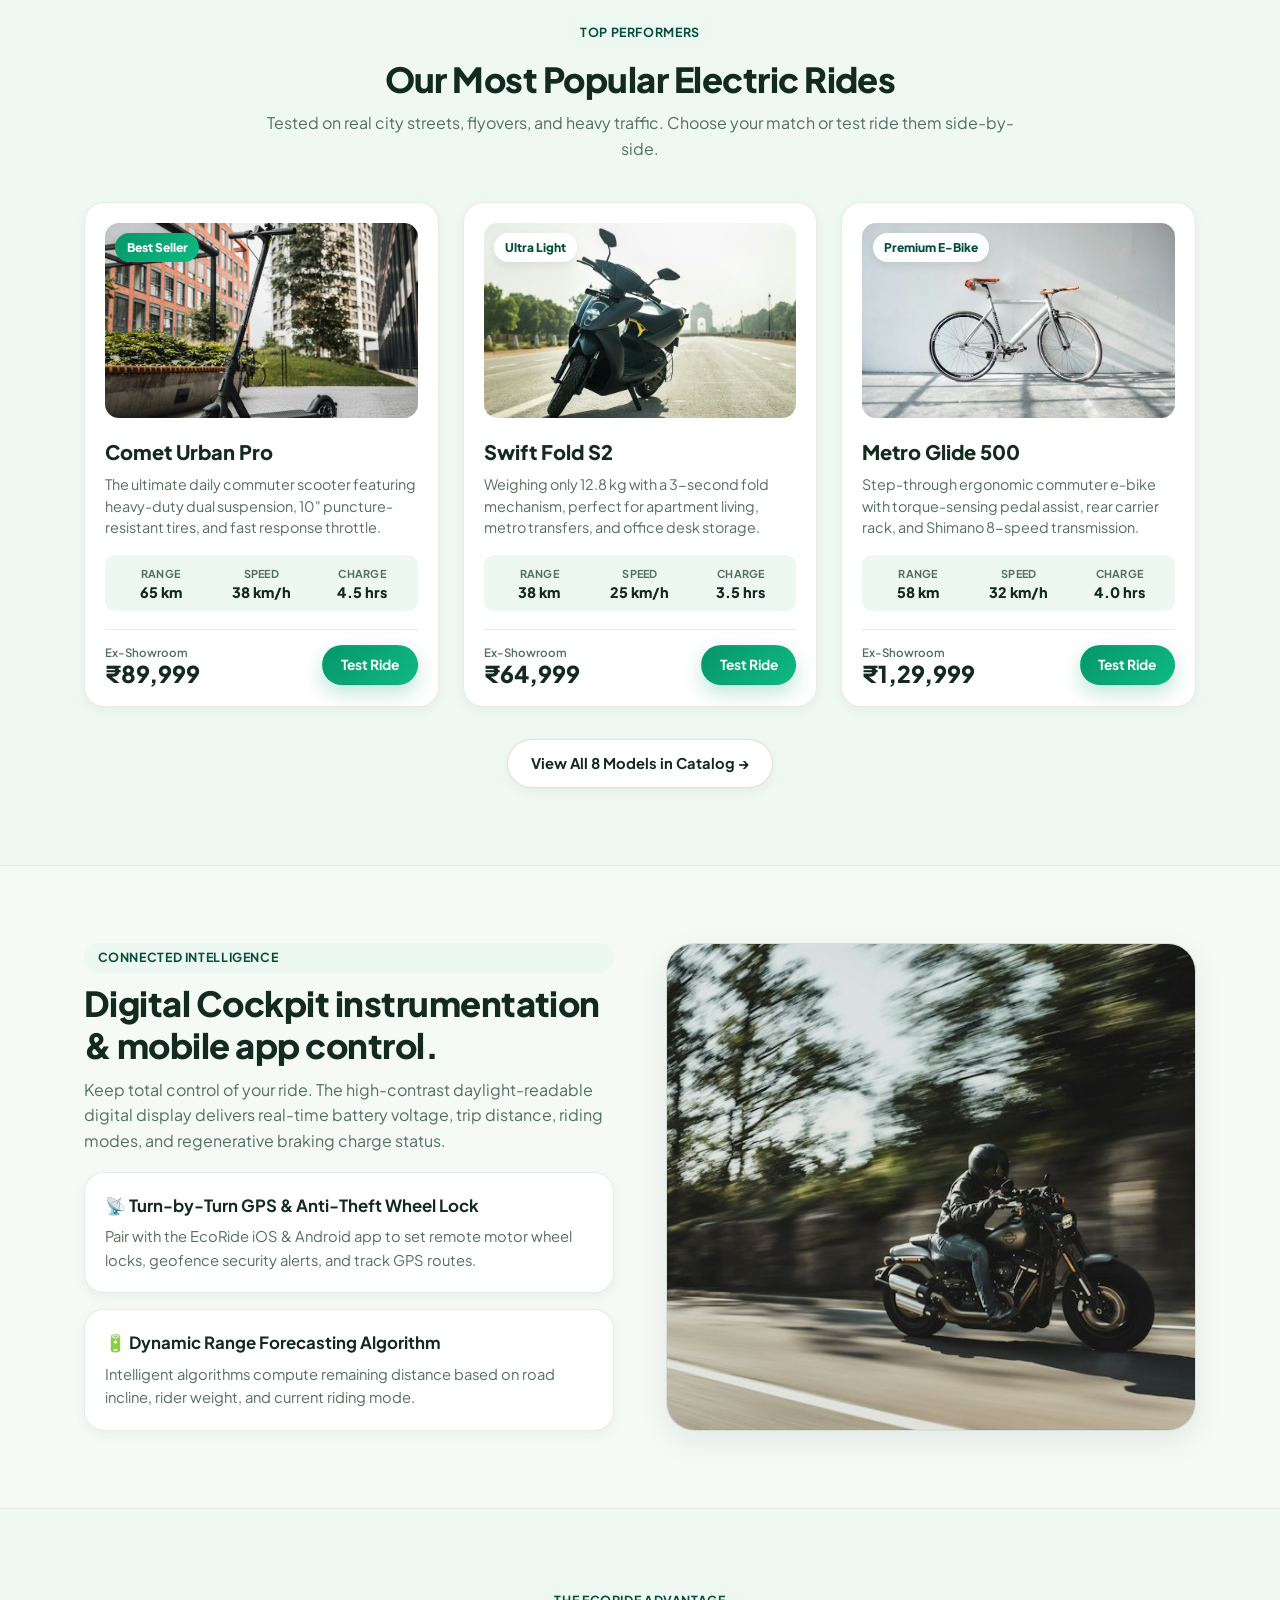
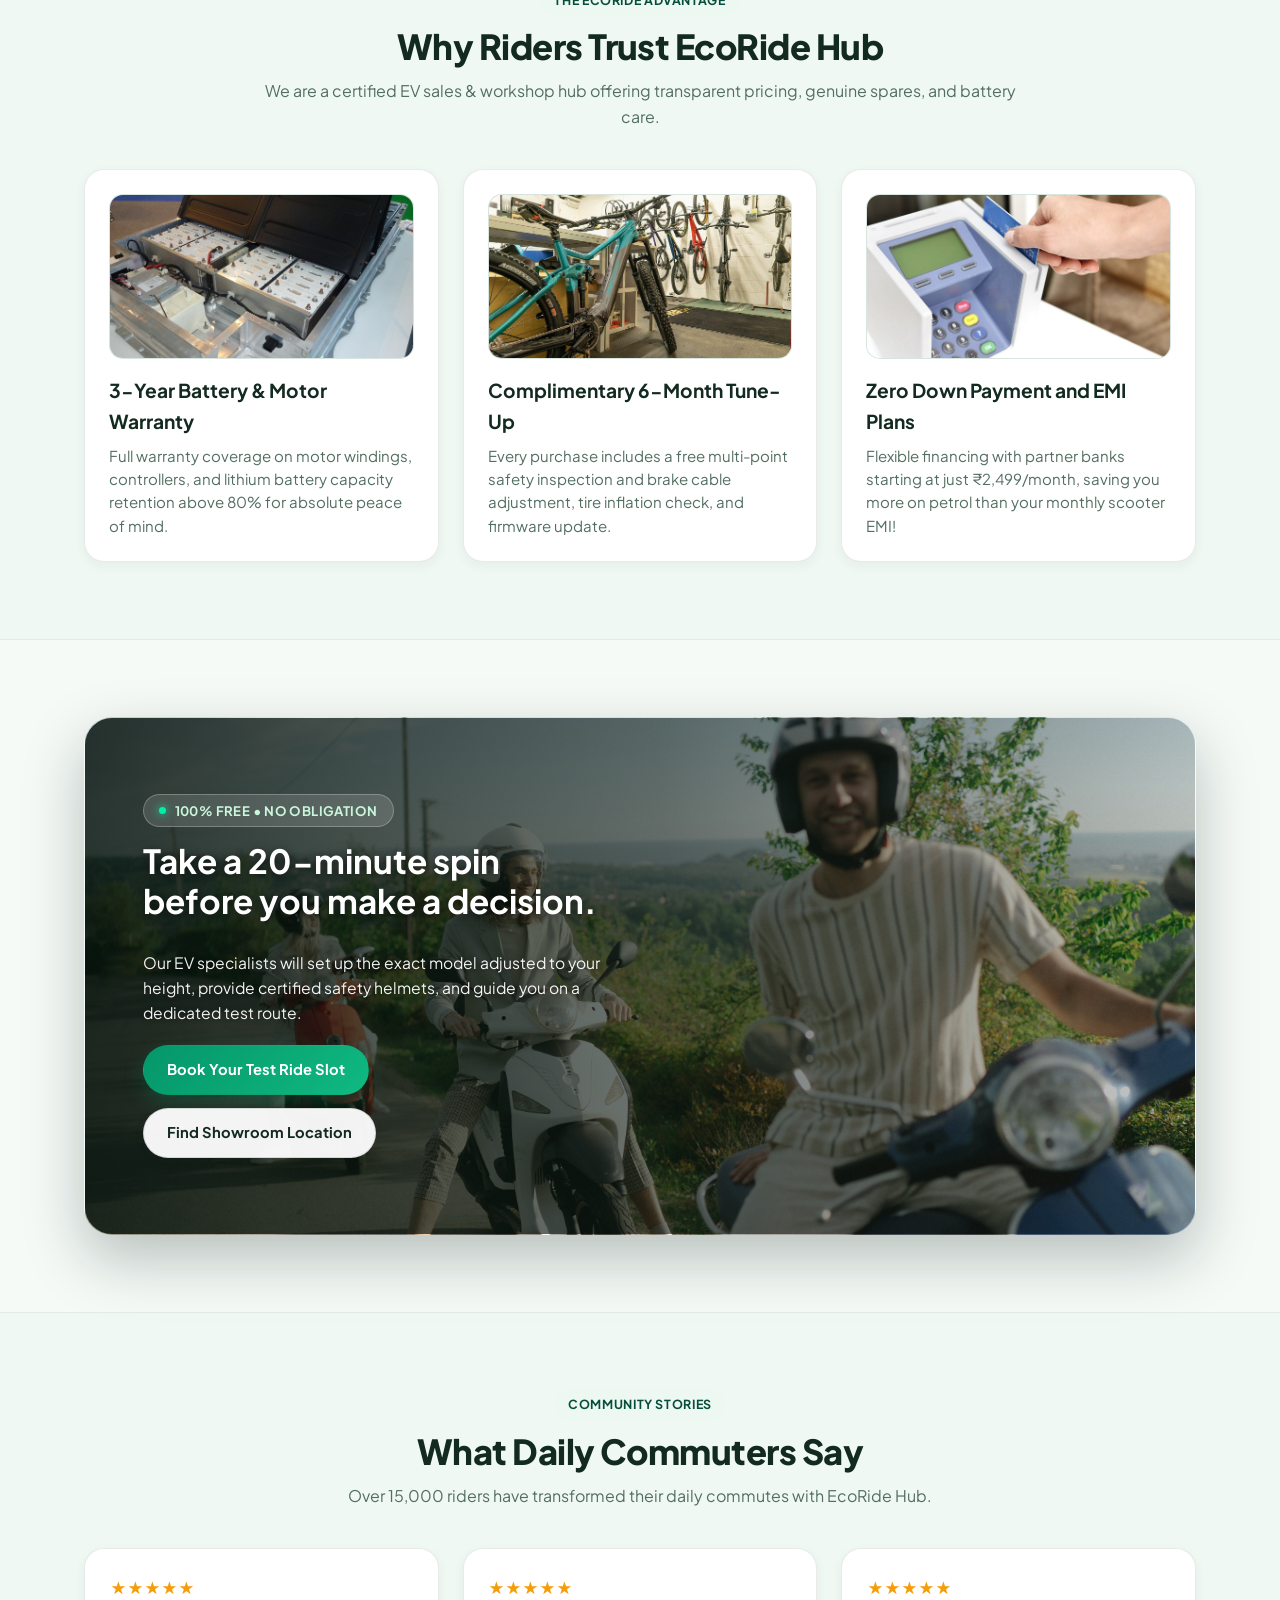
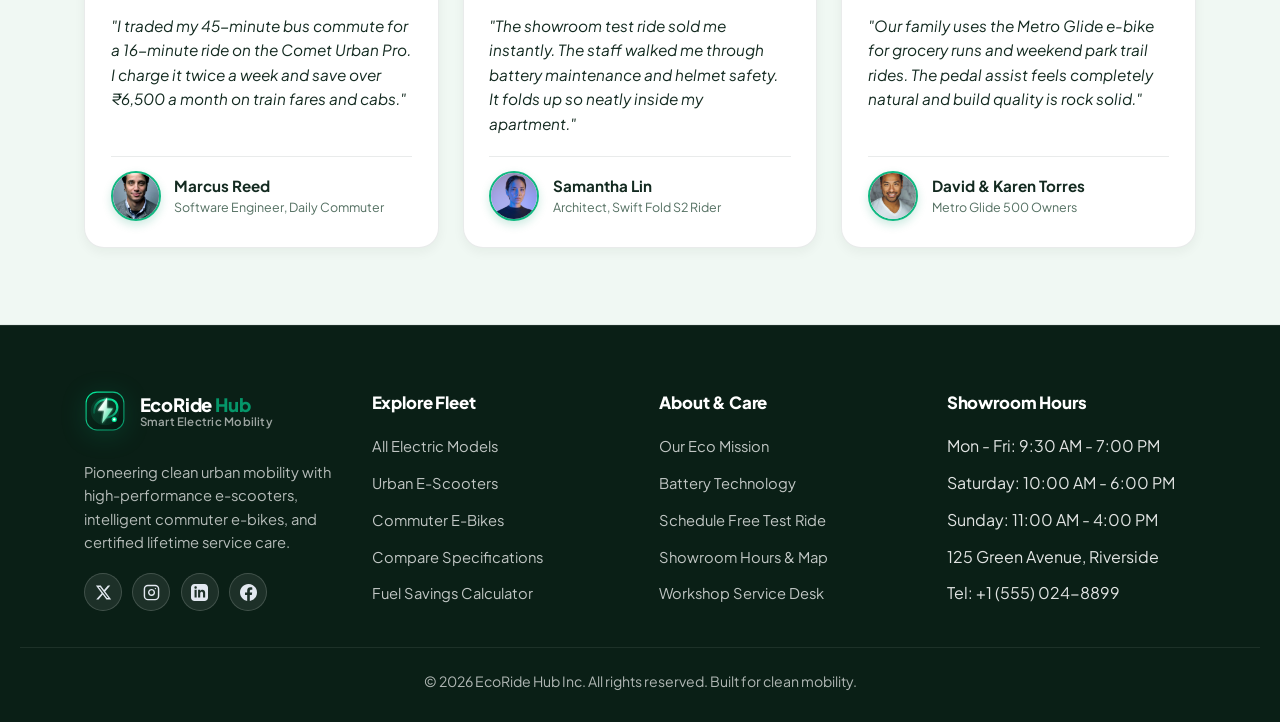
==== commit 486cce14: "first commit" ====
--- a/index.html
+++ b/index.html
@@ -61,10 +61,12 @@
               </a>
             </div>
           </div>
+          <a href="about.html">About &amp; Tech</a>
           <a href="products.html">Models</a>
           <a href="compare.html">Compare</a>
-          <a href="about.html">About &amp; Tech</a>
           <a href="booking.html">Test Ride</a>
+          <a href="blog.html">Blog</a>
+          <a href="service.html">Service</a>
           <a href="contact.html">Contact</a>
           <div class="nav-util-group">
             <button type="button" class="nav-btn-util" id="rtl-toggle" aria-label="Toggle RTL layout"
--- a/assets/css/styles.css
+++ b/assets/css/styles.css
@@ -3336,3 +3336,828 @@
   text-align: right;
 }
 
+
+/* =========================================================
+   BLOG & KNOWLEDGE HUB COMPONENTS
+   ========================================================= */
+.blog-card {
+  display: flex;
+  flex-direction: column;
+  height: 100%;
+  transition: transform 0.25s ease, box-shadow 0.25s ease;
+}
+
+.blog-card:hover {
+  transform: translateY(-4px);
+  box-shadow: var(--shadow-hover);
+}
+
+.blog-card .card-media-top {
+  position: relative;
+  height: 190px;
+  margin-bottom: 1.15rem;
+}
+
+.blog-badge-tag {
+  position: absolute;
+  top: 0.75rem;
+  left: 0.75rem;
+  background: rgba(16, 185, 129, 0.92);
+  color: #ffffff;
+  font-size: 0.75rem;
+  font-weight: 700;
+  text-transform: uppercase;
+  letter-spacing: 0.05em;
+  padding: 0.25rem 0.65rem;
+  border-radius: var(--radius-pill);
+  backdrop-filter: blur(4px);
+  z-index: 2;
+}
+
+.blog-meta {
+  display: flex;
+  align-items: center;
+  gap: 0.85rem;
+  font-size: 0.82rem;
+  color: var(--muted);
+  margin-bottom: 0.6rem;
+}
+
+.blog-card h3 {
+  font-size: 1.22rem;
+  font-weight: 700;
+  margin: 0 0 0.65rem;
+  line-height: 1.35;
+  color: var(--text);
+}
+
+.blog-card p {
+  font-size: 0.93rem;
+  line-height: 1.6;
+  color: var(--muted);
+  margin: 0 0 1.25rem;
+  flex: 1;
+}
+
+.blog-read-link {
+  display: inline-flex;
+  align-items: center;
+  gap: 0.4rem;
+  font-weight: 700;
+  font-size: 0.92rem;
+  color: var(--primary);
+  text-decoration: none;
+  transition: gap 0.2s ease, color 0.2s ease;
+}
+
+.blog-read-link:hover {
+  gap: 0.65rem;
+  color: var(--primary-dark);
+}
+
+.blog-title-link {
+  color: inherit;
+  text-decoration: none;
+  transition: color 0.2s ease;
+}
+
+.blog-title-link:hover {
+  color: var(--primary);
+}
+
+/* =========================================================
+   SINGLE BLOG ARTICLE PAGE COMPONENTS
+   ========================================================= */
+.article-header-section {
+  padding: 3rem 0 1.25rem;
+}
+
+.article-container {
+  max-width: 860px;
+  margin: 0 auto;
+}
+
+.article-breadcrumbs {
+  display: flex;
+  align-items: center;
+  flex-wrap: wrap;
+  gap: 0.5rem;
+  font-size: 0.88rem;
+  color: var(--muted);
+  margin-bottom: 1.5rem;
+}
+
+.article-breadcrumbs a {
+  color: var(--muted);
+  text-decoration: none;
+  transition: color 0.15s ease;
+}
+
+.article-breadcrumbs a:hover {
+  color: var(--primary);
+}
+
+.article-breadcrumbs .breadcrumb-sep {
+  opacity: 0.5;
+  font-size: 0.8rem;
+}
+
+.article-breadcrumbs .current {
+  color: var(--text);
+  font-weight: 600;
+}
+
+.article-header h1 {
+  font-size: clamp(1.85rem, 3.8vw, 2.75rem);
+  font-weight: 800;
+  line-height: 1.22;
+  margin: 0.75rem 0 1rem;
+  letter-spacing: -0.02em;
+}
+
+.article-subtitle {
+  font-size: clamp(1.05rem, 2vw, 1.25rem);
+  color: var(--muted);
+  line-height: 1.6;
+  margin: 0 0 1.5rem;
+}
+
+.article-meta-header {
+  display: flex;
+  align-items: center;
+  justify-content: space-between;
+  flex-wrap: wrap;
+  gap: 1.25rem;
+  padding-bottom: 1.5rem;
+  border-bottom: 1px solid var(--border);
+}
+
+.article-author-info {
+  display: flex;
+  align-items: center;
+  gap: 0.85rem;
+}
+
+.article-author-avatar {
+  width: 46px;
+  height: 46px;
+  border-radius: 50%;
+  background: var(--surface-alt);
+  border: 2px solid var(--primary);
+  display: flex;
+  align-items: center;
+  justify-content: center;
+  font-weight: 700;
+  color: var(--primary);
+  font-size: 0.95rem;
+  flex-shrink: 0;
+}
+
+.article-author-meta {
+  display: flex;
+  flex-direction: column;
+}
+
+.article-author-name {
+  font-weight: 700;
+  font-size: 0.95rem;
+  color: var(--text);
+}
+
+.article-author-role {
+  font-size: 0.8rem;
+  color: var(--muted);
+}
+
+.article-detail-meta {
+  display: flex;
+  align-items: center;
+  gap: 0.85rem;
+  font-size: 0.88rem;
+  color: var(--muted);
+}
+
+.article-hero-banner {
+  margin: 1.75rem 0 2.5rem;
+  border-radius: var(--radius-xl);
+  overflow: hidden;
+  border: 1px solid var(--border);
+  box-shadow: var(--shadow-md);
+  background: var(--surface);
+}
+
+.article-hero-banner img {
+  width: 100%;
+  max-height: 460px;
+  object-fit: cover;
+  display: block;
+}
+
+.article-hero-caption {
+  padding: 0.75rem 1.25rem;
+  font-size: 0.84rem;
+  color: var(--muted);
+  background: var(--surface-alt);
+  border-top: 1px solid var(--border);
+  font-style: italic;
+}
+
+.article-body {
+  font-size: 1.05rem;
+  line-height: 1.8;
+  color: var(--text);
+}
+
+.article-body h2 {
+  font-size: clamp(1.35rem, 2.5vw, 1.75rem);
+  font-weight: 800;
+  margin: 2.75rem 0 1rem;
+  color: var(--text);
+  line-height: 1.3;
+}
+
+.article-body h3 {
+  font-size: clamp(1.12rem, 2vw, 1.35rem);
+  font-weight: 700;
+  margin: 2rem 0 0.75rem;
+  color: var(--text);
+}
+
+.article-body p {
+  margin: 0 0 1.35rem;
+  color: var(--text);
+}
+
+.article-body ul, .article-body ol {
+  margin: 0 0 1.5rem 1.5rem;
+  padding: 0;
+}
+
+[dir="rtl"] .article-body ul, [dir="rtl"] .article-body ol {
+  margin: 0 1.5rem 1.5rem 0;
+}
+
+.article-body li {
+  margin-bottom: 0.65rem;
+  line-height: 1.7;
+}
+
+.article-takeaways-card {
+  background: rgba(16, 185, 129, 0.07);
+  border: 1px solid rgba(16, 185, 129, 0.28);
+  border-left: 4px solid var(--primary);
+  border-radius: var(--radius-md);
+  padding: 1.5rem 1.75rem;
+  margin: 2.25rem 0;
+}
+
+[dir="rtl"] .article-takeaways-card {
+  border-left: 1px solid rgba(16, 185, 129, 0.28);
+  border-right: 4px solid var(--primary);
+}
+
+.article-takeaways-card h4 {
+  margin: 0 0 0.75rem;
+  color: var(--primary);
+  font-size: 1.05rem;
+  font-weight: 800;
+  display: flex;
+  align-items: center;
+  gap: 0.5rem;
+}
+
+.article-takeaways-card ul {
+  margin: 0 0 0 1.25rem;
+  padding: 0;
+}
+
+[dir="rtl"] .article-takeaways-card ul {
+  margin: 0 1.25rem 0 0;
+}
+
+.article-takeaways-card li {
+  margin-bottom: 0.45rem;
+  font-size: 0.96rem;
+}
+
+.article-table-card {
+  margin: 2.25rem 0;
+  overflow-x: auto;
+  border-radius: var(--radius-md);
+  border: 1px solid var(--border);
+  background: var(--surface);
+  box-shadow: var(--shadow-sm);
+}
+
+.article-data-table {
+  width: 100%;
+  border-collapse: collapse;
+  font-size: 0.94rem;
+  text-align: left;
+}
+
+[dir="rtl"] .article-data-table {
+  text-align: right;
+}
+
+.article-data-table th {
+  background: var(--surface-alt);
+  padding: 0.85rem 1.15rem;
+  font-weight: 700;
+  border-bottom: 1px solid var(--border);
+  color: var(--text);
+  white-space: nowrap;
+}
+
+.article-data-table td {
+  padding: 0.85rem 1.15rem;
+  border-bottom: 1px solid var(--border);
+  color: var(--text);
+}
+
+.article-data-table tr:last-child td {
+  border-bottom: none;
+}
+
+.article-data-table tr:hover td {
+  background: rgba(16, 185, 129, 0.04);
+}
+
+.article-callout-quote {
+  padding: 1.5rem 1.75rem;
+  margin: 2.25rem 0;
+  border-left: 4px solid var(--accent);
+  background: var(--surface-alt);
+  border-radius: 0 var(--radius-md) var(--radius-md) 0;
+  font-style: italic;
+  font-size: 1.05rem;
+}
+
+[dir="rtl"] .article-callout-quote {
+  border-left: none;
+  border-right: 4px solid var(--accent);
+  border-radius: var(--radius-md) 0 0 var(--radius-md);
+}
+
+.article-author-box {
+  display: flex;
+  align-items: center;
+  gap: 1.25rem;
+  padding: 1.5rem;
+  background: var(--surface);
+  border: 1px solid var(--border);
+  border-radius: var(--radius-lg);
+  margin: 3rem 0 2rem;
+  box-shadow: var(--shadow-sm);
+}
+
+.article-author-box-avatar {
+  width: 60px;
+  height: 60px;
+  border-radius: 50%;
+  background: linear-gradient(135deg, var(--primary), var(--primary-dark));
+  color: #fff;
+  display: flex;
+  align-items: center;
+  justify-content: center;
+  font-size: 1.35rem;
+  font-weight: 800;
+  flex-shrink: 0;
+}
+
+.article-author-box-content h4 {
+  margin: 0 0 0.25rem;
+  font-size: 1.05rem;
+  font-weight: 700;
+  color: var(--text);
+}
+
+.article-author-box-content p {
+  margin: 0;
+  font-size: 0.88rem;
+  color: var(--muted);
+  line-height: 1.55;
+}
+
+.article-footer-nav {
+  display: flex;
+  align-items: center;
+  justify-content: space-between;
+  flex-wrap: wrap;
+  gap: 1rem;
+  padding: 1.75rem 0;
+  border-top: 1px solid var(--border);
+  border-bottom: 1px solid var(--border);
+  margin-top: 2.5rem;
+}
+
+.article-btn-back {
+  display: inline-flex;
+  align-items: center;
+  gap: 0.5rem;
+  padding: 0.65rem 1.25rem;
+  border-radius: var(--radius-pill);
+  background: var(--surface);
+  border: 1.5px solid var(--border);
+  color: var(--text);
+  font-weight: 700;
+  font-size: 0.92rem;
+  text-decoration: none;
+  transition: all 0.2s ease;
+}
+
+.article-btn-back:hover {
+  border-color: var(--primary);
+  color: var(--primary);
+  transform: translateX(-3px);
+}
+
+[dir="rtl"] .article-btn-back:hover {
+  transform: translateX(3px);
+}
+
+.article-btn-action {
+  display: inline-flex;
+  align-items: center;
+  gap: 0.5rem;
+  padding: 0.65rem 1.25rem;
+  border-radius: var(--radius-pill);
+  background: var(--primary);
+  color: #ffffff;
+  font-weight: 700;
+  font-size: 0.92rem;
+  text-decoration: none;
+  box-shadow: 0 4px 12px rgba(16, 185, 129, 0.3);
+  transition: all 0.2s ease;
+}
+
+.article-btn-action:hover {
+  background: var(--primary-dark);
+  transform: translateY(-2px);
+}
+
+@media (max-width: 640px) {
+  .article-header h1 {
+    font-size: 1.65rem;
+  }
+  .article-meta-header {
+    flex-direction: column;
+    align-items: flex-start;
+  }
+  .article-detail-meta {
+    margin-left: 0;
+  }
+  .article-hero-banner img {
+    max-height: 260px;
+  }
+  .article-footer-nav {
+    flex-direction: column;
+    align-items: stretch;
+  }
+  .article-btn-back, .article-btn-action {
+    justify-content: center;
+  }
+}
+
+
+/* =========================================================
+   SERVICE & WORKSHOP COMPONENTS
+   ========================================================= */
+.service-plan-card {
+  display: flex;
+  flex-direction: column;
+  height: 100%;
+  position: relative;
+  transition: transform 0.25s ease, box-shadow 0.25s ease;
+}
+
+.service-plan-card.featured {
+  border: 2px solid var(--primary);
+  box-shadow: 0 12px 28px rgba(16, 185, 129, 0.18);
+}
+
+.plan-popular-tag {
+  position: absolute;
+  top: -12px;
+  left: 50%;
+  transform: translateX(-50%);
+  background: var(--primary);
+  color: #fff;
+  font-size: 0.75rem;
+  font-weight: 700;
+  text-transform: uppercase;
+  letter-spacing: 0.06em;
+  padding: 0.25rem 0.85rem;
+  border-radius: var(--radius-pill);
+  box-shadow: 0 4px 10px rgba(16, 185, 129, 0.35);
+}
+
+.plan-price-header {
+  margin-bottom: 1.25rem;
+  padding-bottom: 1.25rem;
+  border-bottom: 1px solid var(--border);
+}
+
+.plan-price-header h3 {
+  margin: 0 0 0.4rem;
+  font-size: 1.25rem;
+  font-weight: 700;
+}
+
+.plan-price-amount {
+  font-size: 2.25rem;
+  font-weight: 800;
+  color: var(--text);
+  line-height: 1.1;
+}
+
+.plan-price-amount span {
+  font-size: 0.95rem;
+  font-weight: 500;
+  color: var(--muted);
+}
+
+.service-features-list {
+  list-style: none;
+  padding: 0;
+  margin: 0 0 1.5rem;
+  display: flex;
+  flex-direction: column;
+  gap: 0.75rem;
+  flex: 1;
+}
+
+.service-features-list li {
+  display: flex;
+  align-items: flex-start;
+  gap: 0.6rem;
+  font-size: 0.92rem;
+  color: var(--text);
+  line-height: 1.45;
+}
+
+.service-features-list li::before {
+  content: "✓";
+  color: var(--primary);
+  font-weight: 800;
+  font-size: 1rem;
+  flex-shrink: 0;
+}
+
+.service-rsa-banner {
+  background: linear-gradient(135deg, #062317 0%, #064e3b 100%);
+  color: #fff;
+  border-radius: var(--radius-xl);
+  padding: clamp(2rem, 4vw, 3.25rem);
+  border: 1.5px solid rgba(16, 185, 129, 0.45);
+  box-shadow: 0 20px 40px rgba(0, 0, 0, 0.25);
+  position: relative;
+  overflow: hidden;
+}
+
+[data-theme="dark"] .service-rsa-banner {
+  background: linear-gradient(135deg, #04160e 0%, #022f21 100%);
+  border-color: rgba(16, 185, 129, 0.35);
+}
+
+.service-rsa-banner::before {
+  content: "";
+  position: absolute;
+  top: -80px;
+  right: -80px;
+  width: 260px;
+  height: 260px;
+  background: radial-gradient(circle, rgba(16, 185, 129, 0.22) 0%, transparent 70%);
+  pointer-events: none;
+}
+
+[dir="rtl"] .service-rsa-banner::before {
+  right: auto;
+  left: -80px;
+}
+
+.rsa-header-split {
+  display: grid;
+  grid-template-columns: 1.25fr 0.95fr;
+  gap: 2.5rem;
+  align-items: center;
+  margin-bottom: 2.25rem;
+  padding-bottom: 2.25rem;
+  border-bottom: 1px solid rgba(255, 255, 255, 0.14);
+}
+
+.rsa-intro-col h2 {
+  color: #ffffff;
+  margin: 0.75rem 0 0.85rem;
+  font-size: clamp(1.6rem, 2.8vw, 2.25rem);
+  line-height: 1.25;
+  font-weight: 800;
+}
+
+.rsa-intro-col p {
+  color: #d1fae5;
+  margin: 0 0 1.25rem;
+  line-height: 1.65;
+  font-size: 1rem;
+  max-width: 580px;
+}
+
+.rsa-pills-row {
+  display: flex;
+  flex-wrap: wrap;
+  gap: 0.65rem;
+}
+
+.rsa-pill {
+  display: inline-flex;
+  align-items: center;
+  gap: 0.4rem;
+  padding: 0.35rem 0.85rem;
+  background: rgba(255, 255, 255, 0.08);
+  border: 1px solid rgba(255, 255, 255, 0.16);
+  border-radius: var(--radius-pill);
+  font-size: 0.82rem;
+  color: #e2e8f0;
+  font-weight: 600;
+}
+
+.rsa-action-card {
+  background: rgba(4, 30, 20, 0.7);
+  border: 1.5px solid rgba(16, 185, 129, 0.4);
+  border-radius: var(--radius-lg);
+  padding: 1.65rem;
+  display: flex;
+  flex-direction: column;
+  gap: 0.95rem;
+  box-shadow: 0 10px 24px rgba(0, 0, 0, 0.25);
+  backdrop-filter: blur(8px);
+}
+
+.rsa-action-title {
+  display: flex;
+  align-items: center;
+  justify-content: space-between;
+  gap: 0.5rem;
+}
+
+.rsa-action-title h4 {
+  margin: 0;
+  color: #ffffff;
+  font-size: 1.05rem;
+  font-weight: 700;
+}
+
+.rsa-live-status {
+  display: inline-flex;
+  align-items: center;
+  gap: 0.35rem;
+  font-size: 0.78rem;
+  font-weight: 700;
+  color: #34d399;
+  background: rgba(16, 185, 129, 0.18);
+  padding: 0.25rem 0.65rem;
+  border-radius: var(--radius-pill);
+  border: 1px solid rgba(52, 211, 153, 0.35);
+}
+
+.rsa-live-dot {
+  width: 7px;
+  height: 7px;
+  background: #10b981;
+  border-radius: 50%;
+  box-shadow: 0 0 8px #10b981;
+  animation: rsaPulse 1.8s infinite;
+}
+
+@keyframes rsaPulse {
+  0% { opacity: 1; transform: scale(1); }
+  50% { opacity: 0.4; transform: scale(0.85); }
+  100% { opacity: 1; transform: scale(1); }
+}
+
+.rsa-buttons-group {
+  display: flex;
+  flex-direction: column;
+  gap: 0.65rem;
+}
+
+.rsa-phone-badge {
+  display: flex;
+  align-items: center;
+  justify-content: center;
+  gap: 0.6rem;
+  background: #10b981;
+  color: #ffffff;
+  font-size: 1.12rem;
+  font-weight: 800;
+  padding: 0.85rem 1.4rem;
+  border-radius: var(--radius-pill);
+  text-decoration: none;
+  box-shadow: 0 6px 18px rgba(16, 185, 129, 0.45);
+  transition: transform 0.2s ease, background 0.2s ease, box-shadow 0.2s ease;
+  letter-spacing: 0.02em;
+}
+
+.rsa-phone-badge:hover {
+  background: #059669;
+  transform: translateY(-2px);
+  box-shadow: 0 10px 24px rgba(16, 185, 129, 0.55);
+}
+
+.rsa-whatsapp-btn {
+  display: flex;
+  align-items: center;
+  justify-content: center;
+  gap: 0.5rem;
+  background: rgba(255, 255, 255, 0.1);
+  color: #ffffff;
+  border: 1px solid rgba(255, 255, 255, 0.25);
+  font-size: 0.92rem;
+  font-weight: 700;
+  padding: 0.65rem 1.25rem;
+  border-radius: var(--radius-pill);
+  text-decoration: none;
+  transition: all 0.2s ease;
+}
+
+.rsa-whatsapp-btn:hover {
+  background: rgba(255, 255, 255, 0.18);
+  border-color: rgba(255, 255, 255, 0.45);
+  transform: translateY(-2px);
+}
+
+.rsa-action-meta {
+  font-size: 0.82rem;
+  color: rgba(255, 255, 255, 0.72);
+  text-align: center;
+  margin: 0;
+  line-height: 1.45;
+}
+
+.rsa-services-grid {
+  display: grid;
+  grid-template-columns: repeat(4, minmax(0, 1fr));
+  gap: 1.25rem;
+}
+
+.rsa-service-item {
+  background: rgba(255, 255, 255, 0.06);
+  border: 1px solid rgba(255, 255, 255, 0.12);
+  border-radius: var(--radius-md);
+  padding: 1.25rem 1.15rem;
+  transition: background 0.2s ease, transform 0.2s ease, border-color 0.2s ease;
+}
+
+.rsa-service-item:hover {
+  background: rgba(255, 255, 255, 0.1);
+  border-color: rgba(16, 185, 129, 0.5);
+  transform: translateY(-3px);
+}
+
+.rsa-service-icon {
+  width: 42px;
+  height: 42px;
+  border-radius: 50%;
+  background: rgba(16, 185, 129, 0.22);
+  border: 1px solid rgba(16, 185, 129, 0.4);
+  color: #34d399;
+  display: flex;
+  align-items: center;
+  justify-content: center;
+  font-size: 1.25rem;
+  margin-bottom: 0.85rem;
+}
+
+.rsa-service-item h4 {
+  margin: 0 0 0.4rem;
+  font-size: 0.98rem;
+  font-weight: 700;
+  color: #ffffff;
+}
+
+.rsa-service-item p {
+  margin: 0;
+  font-size: 0.84rem;
+  color: #cbd5e1;
+  line-height: 1.5;
+}
+
+@media (max-width: 960px) {
+  .rsa-header-split {
+    grid-template-columns: 1fr;
+    gap: 1.75rem;
+  }
+  .rsa-services-grid {
+    grid-template-columns: repeat(2, minmax(0, 1fr));
+  }
+}
+
+@media (max-width: 600px) {
+  .rsa-services-grid {
+    grid-template-columns: 1fr;
+  }
+  .rsa-pills-row {
+    flex-direction: column;
+    align-items: flex-start;
+  }
+}
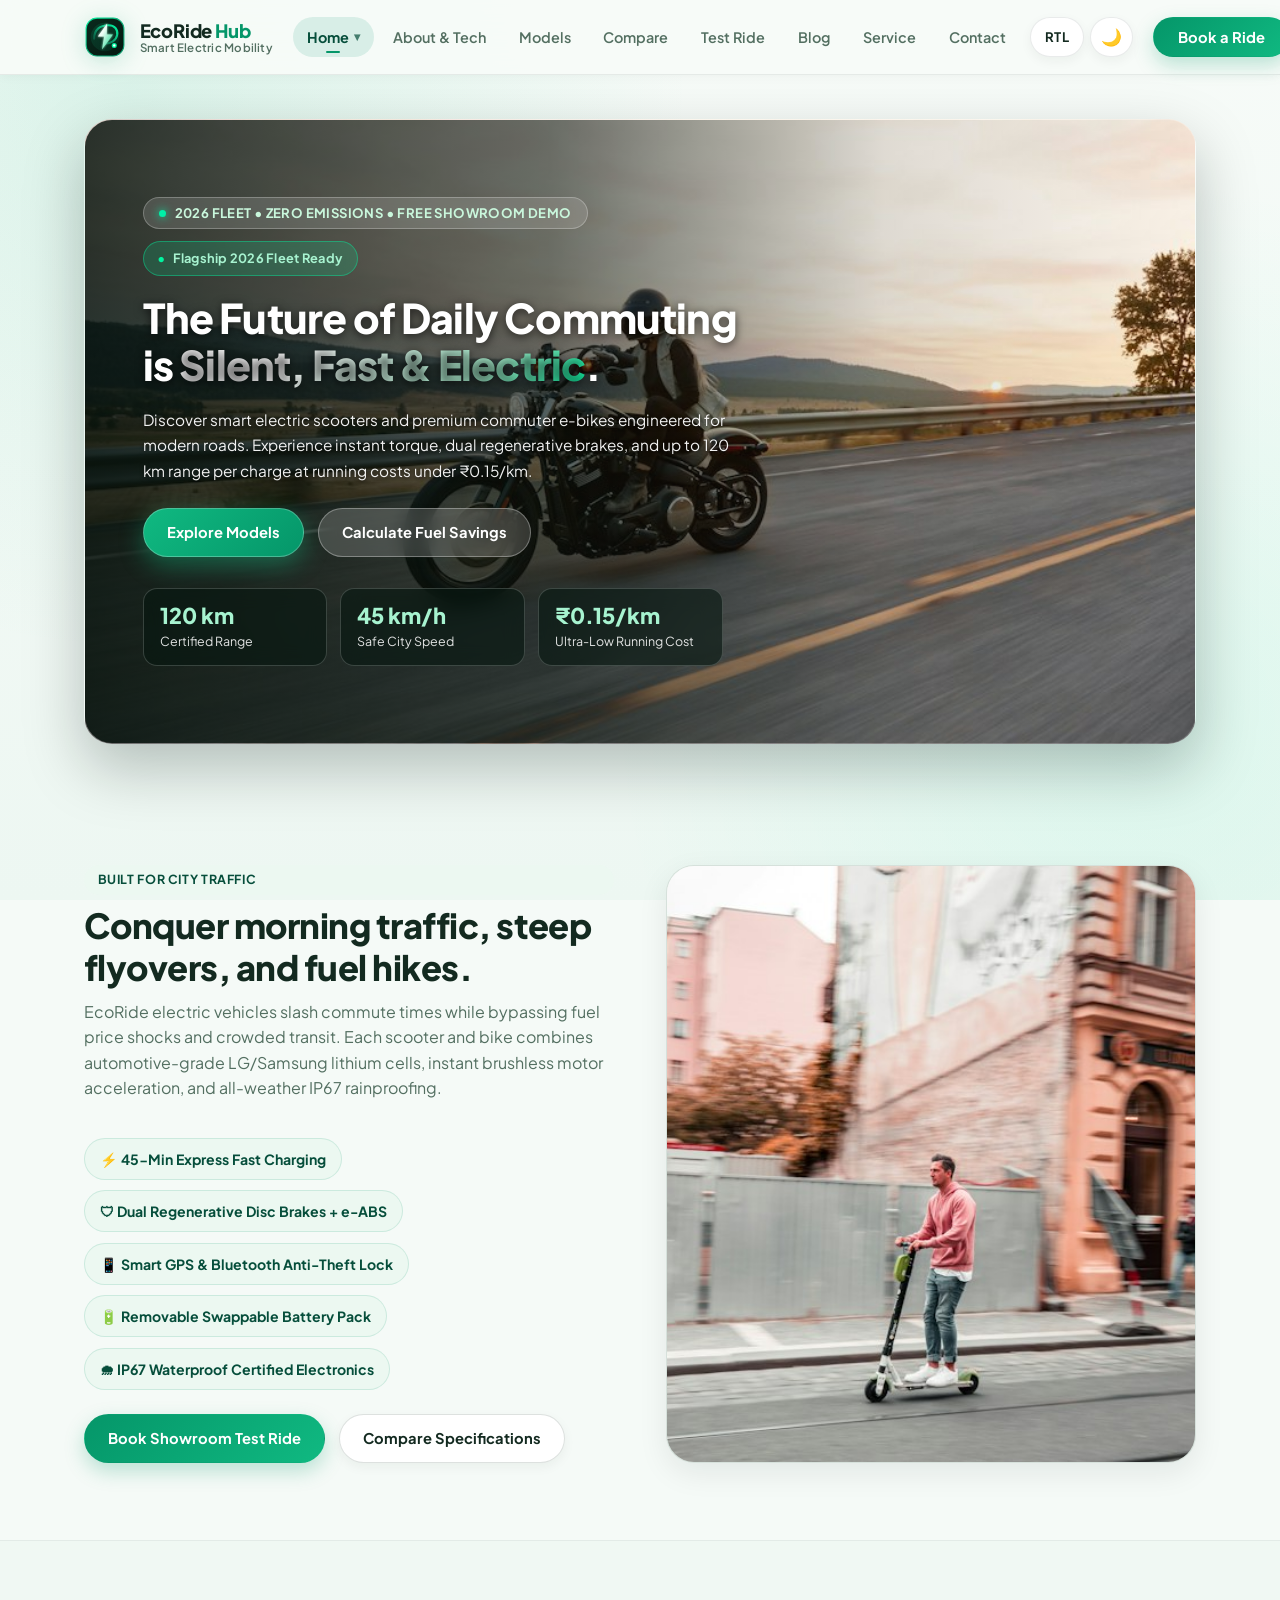
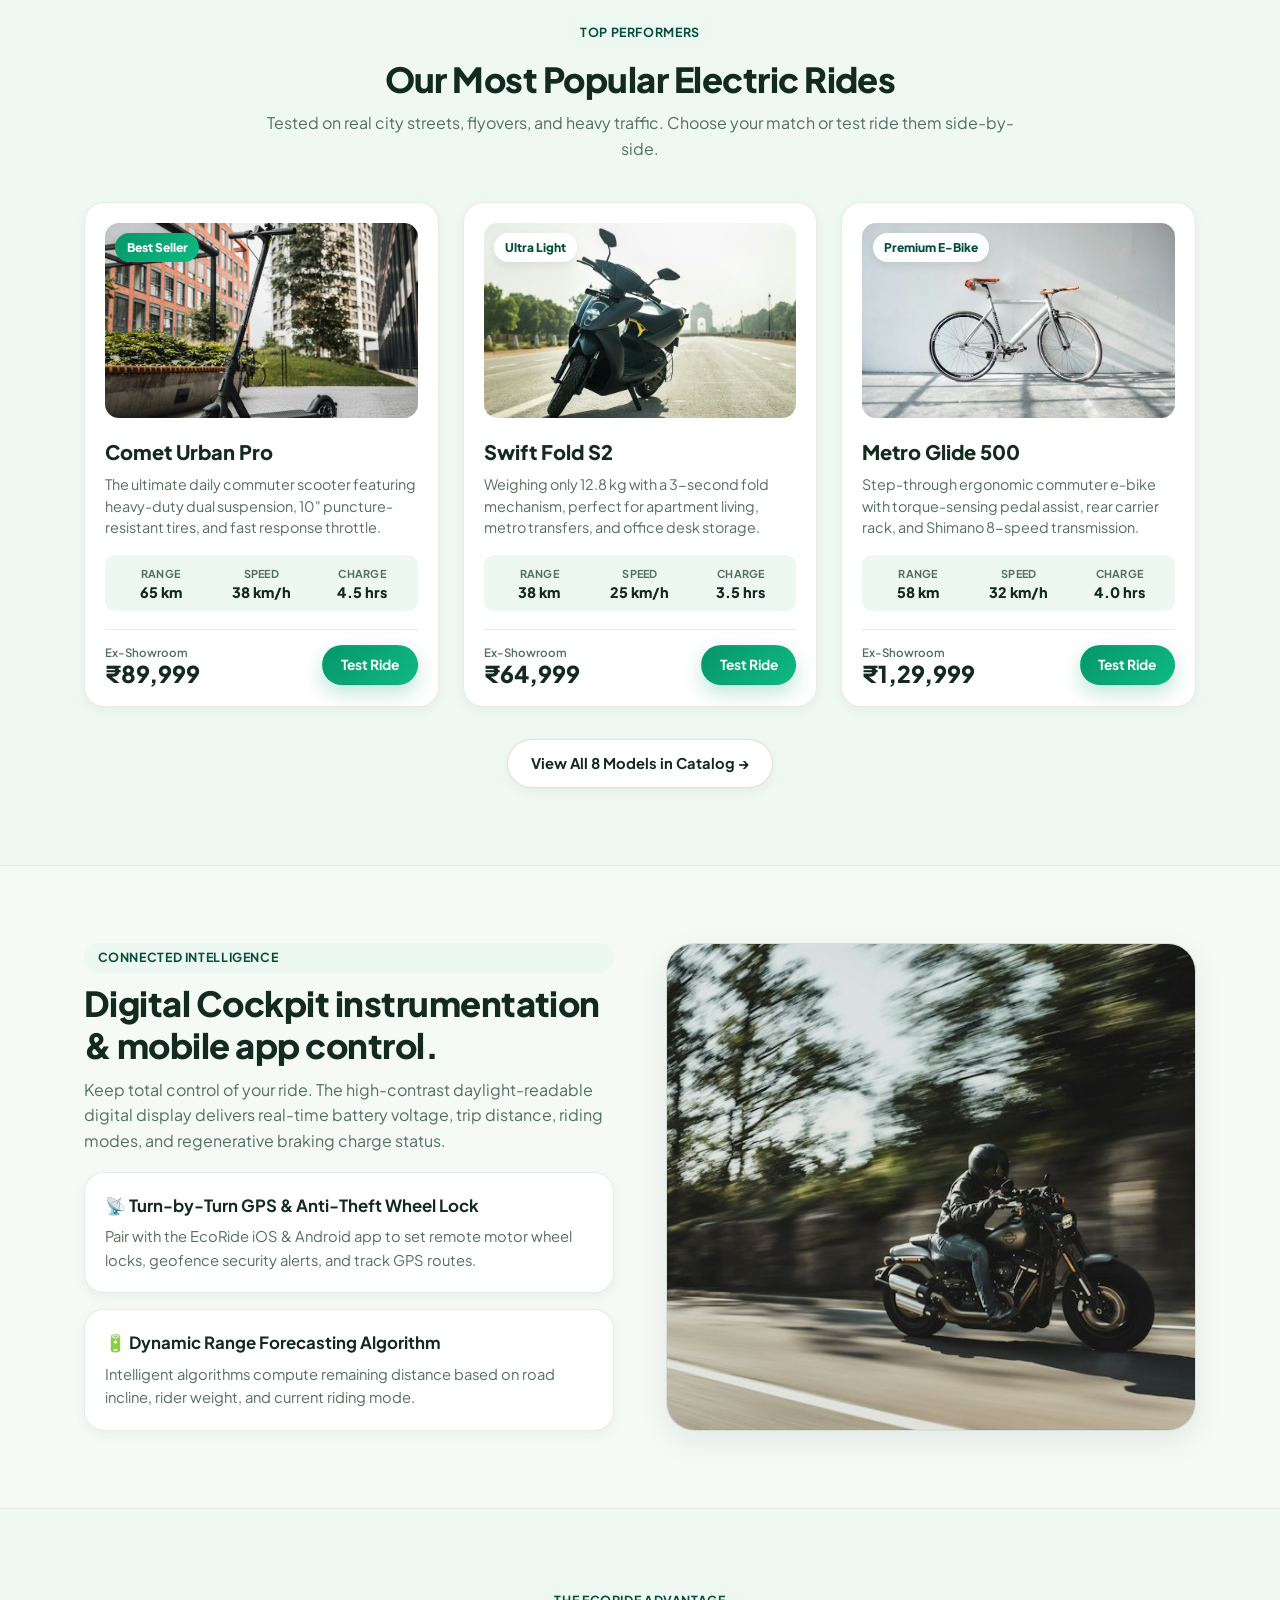
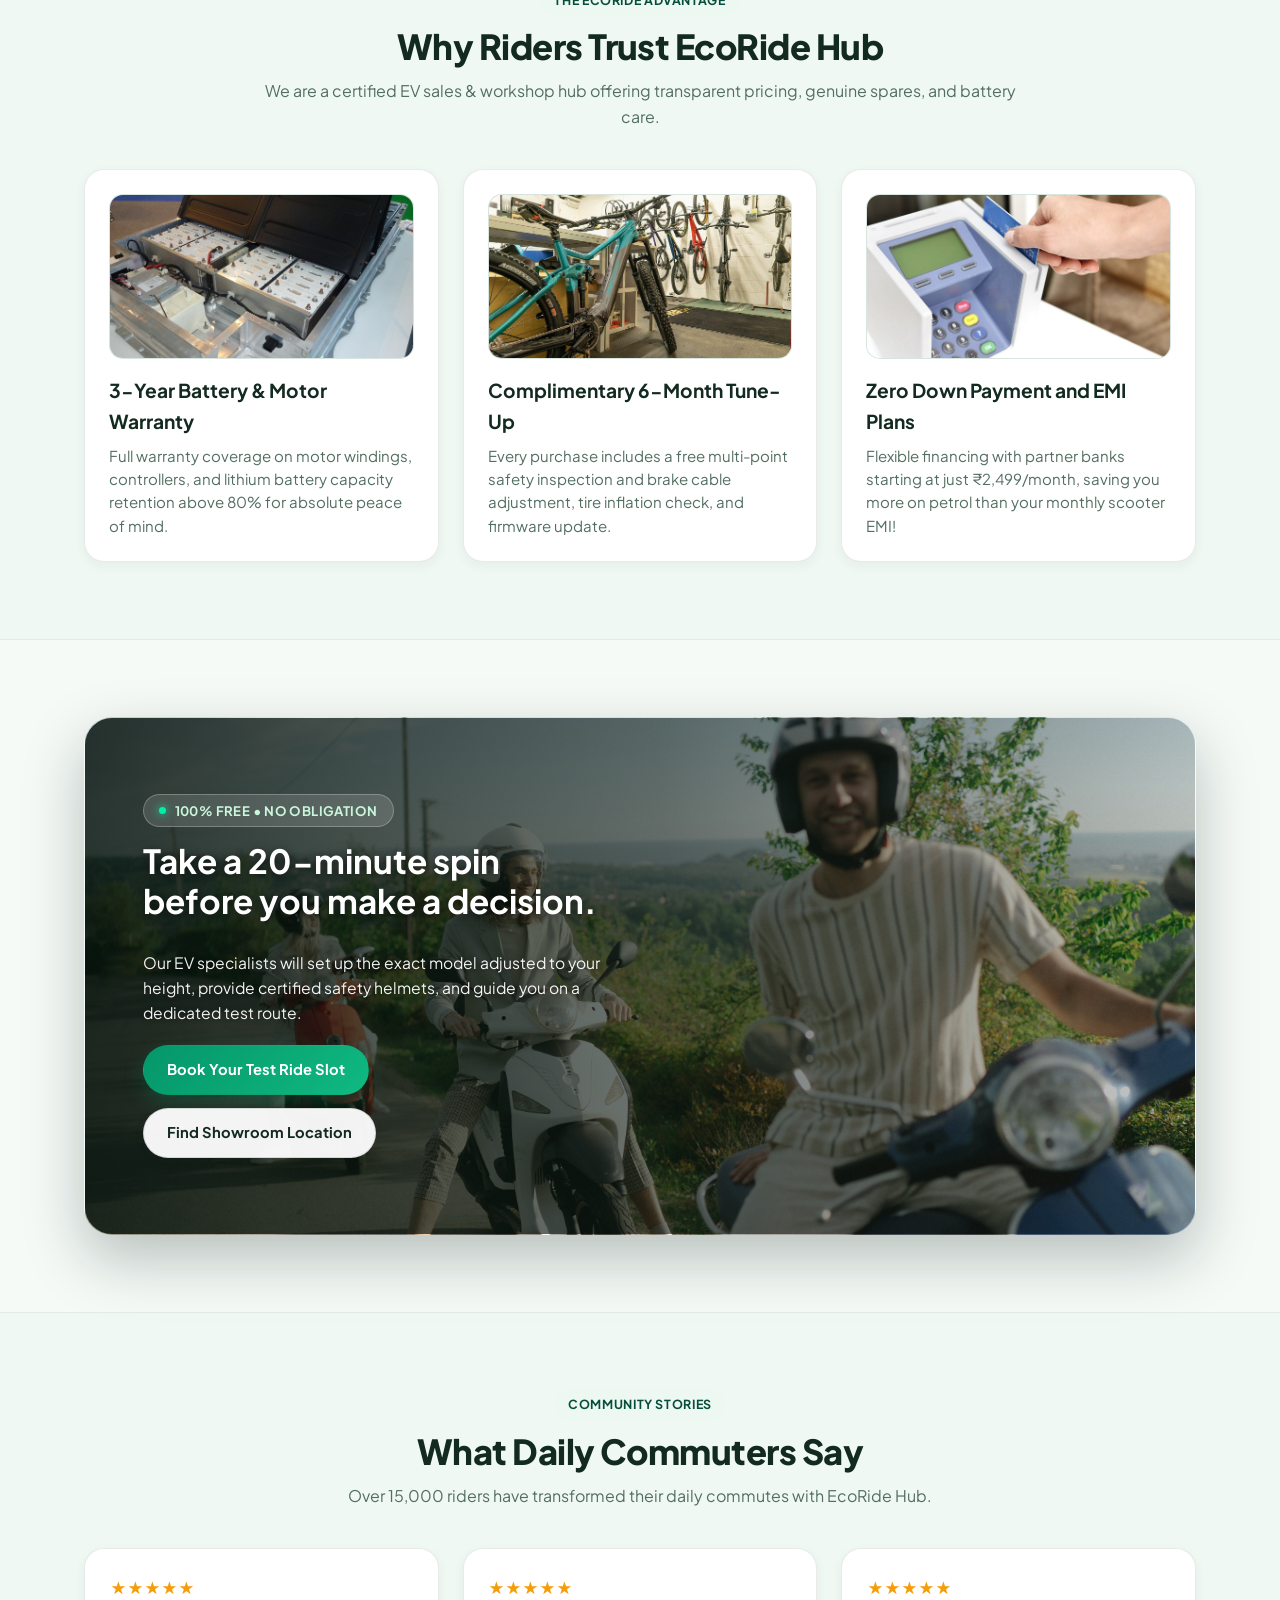
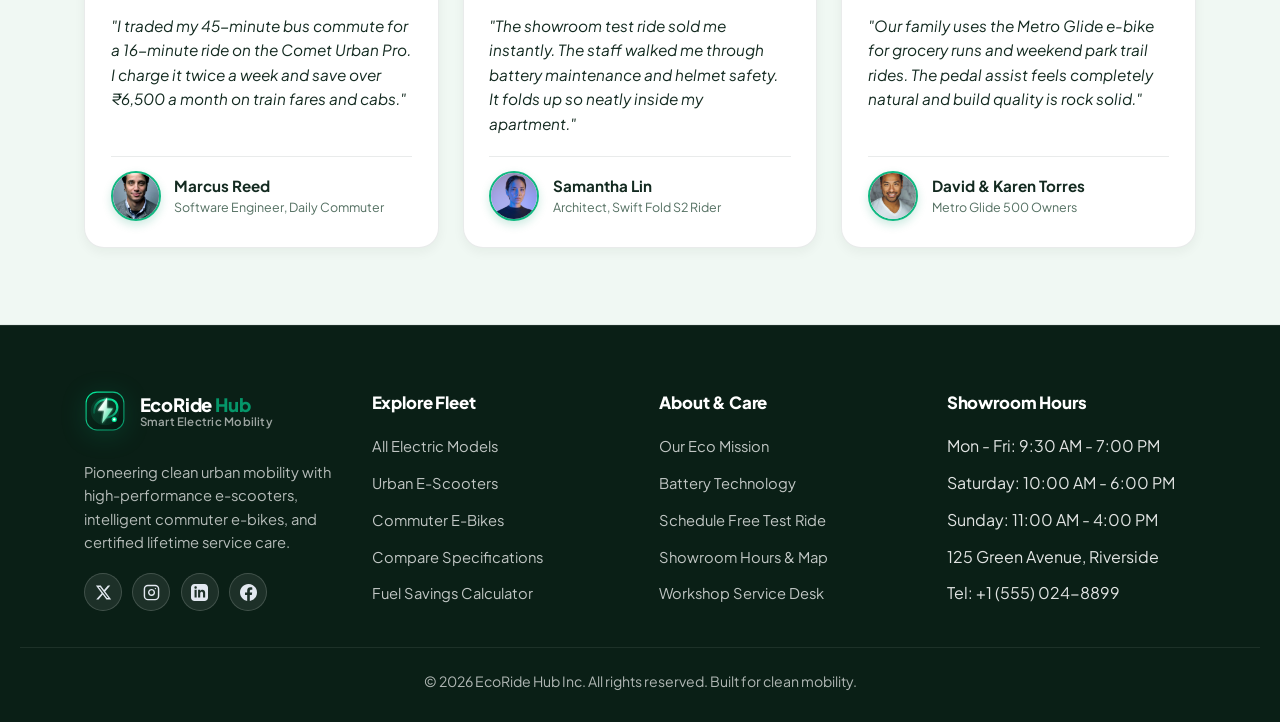
==== commit 2eaebef7: "first commit" ====
--- a/index.html
+++ b/index.html
@@ -42,19 +42,19 @@
           <div class="nav-dropdown" data-nav-dropdown>
             <button type="button" class="nav-dropdown-toggle active" aria-expanded="false" aria-haspopup="true" data-dropdown-toggle>
               <span>Home</span>
-              <span class="dropdown-arrow">▾</span>
+              <span class="dropdown-arrow">&#9662;</span>
             </button>
             <div class="nav-dropdown-menu" role="menu">
               <a href="index.html" class="nav-dropdown-item active" role="menuitem">
                 <div class="dropdown-item-header">
-                  <span class="dropdown-item-title">Home 1 — Urban Commuters</span>
+                  <span class="dropdown-item-title">Home 1 &mdash; Urban Commuters</span>
                   <span class="dropdown-item-tag">Flagship</span>
                 </div>
                 <p class="dropdown-item-desc">Smart cockpit display, daily commuter fleet &amp; specs</p>
               </a>
               <a href="home-2.html" class="nav-dropdown-item" role="menuitem">
                 <div class="dropdown-item-header">
-                  <span class="dropdown-item-title">Home 2 — Hyper Performance</span>
+                  <span class="dropdown-item-title">Home 2 &mdash; Hyper Performance</span>
                   <span class="dropdown-item-tag tag-hyper">New</span>
                 </div>
                 <p class="dropdown-item-desc">Dual-motor power, fast charging hubs &amp; 2026 fleet</p>
@@ -75,7 +75,7 @@
             </button>
             <button type="button" class="nav-btn-util" id="theme-toggle" aria-label="Toggle dark/light theme"
               title="Toggle dark / light theme">
-              <span class="theme-icon" id="theme-icon">🌙</span>
+              <span class="theme-icon" id="theme-icon">&#127769;</span>
             </button>
           </div>
         </nav>
@@ -100,17 +100,16 @@
               <div class="hero-badge-row">
                 <span class="eyebrow">
                   <span class="eyebrow-dot"></span>
-                  2026 Fleet • Zero Emissions • Free Showroom Demo
+                  2026 Fleet &bull; Zero Emissions &bull; Free Showroom Demo
                 </span>
-                <span class="hero-status-pill"><span>●</span> Flagship 2026 Fleet Ready</span>
+                <span class="hero-status-pill"><span>&bull;</span> Flagship 2026 Fleet Ready</span>
               </div>
               <h1>The Future of Daily Commuting is <span class="gradient-text">Silent, Fast &amp; Electric</span>.</h1>
               <p>Discover smart electric scooters and premium commuter e-bikes engineered for modern roads. Experience
                 instant torque, dual regenerative brakes, and up to 120 km range per charge at running costs under
-                ₹0.15/km.</p>
+                &#8377;0.15/km.</p>
               <div class="hero-actions">
                 <a class="button" href="products.html">Explore Models</a>
-                <a class="button-secondary" href="booking.html">Book Free Test Ride</a>
                 <a class="button-secondary" href="compare.html">Calculate Fuel Savings</a>
               </div>
               <div class="hero-stats">
@@ -123,7 +122,7 @@
                   <span>Safe City Speed</span>
                 </div>
                 <div class="stat-card">
-                  <strong>₹0.15/km</strong>
+                  <strong>&#8377;0.15/km</strong>
                   <span>Ultra-Low Running Cost</span>
                 </div>
               </div>
@@ -144,11 +143,11 @@
                 acceleration, and all-weather IP67 rainproofing.</p>
             </div>
             <ul class="pill-list">
-              <li>⚡ 45-Min Express Fast Charging</li>
-              <li>🛡️ Dual Regenerative Disc Brakes + e-ABS</li>
-              <li>📱 Smart GPS &amp; Bluetooth Anti-Theft Lock</li>
-              <li>🔋 Removable Swappable Battery Pack</li>
-              <li>🌧️ IP67 Waterproof Certified Electronics</li>
+              <li>&#9889; 45-Min Express Fast Charging</li>
+              <li>&#128737; Dual Regenerative Disc Brakes + e-ABS</li>
+              <li>&#128241; Smart GPS &amp; Bluetooth Anti-Theft Lock</li>
+              <li>&#128267; Removable Swappable Battery Pack</li>
+              <li>&#127783; IP67 Waterproof Certified Electronics</li>
             </ul>
             <div style="margin-top: 1.5rem; display: flex; gap: 0.85rem; flex-wrap: wrap;">
               <a class="button" href="booking.html">Book Showroom Test Ride</a>
@@ -199,7 +198,7 @@
                 <div class="price-row">
                   <div class="price-tag">
                     <small>Ex-Showroom</small>
-                    <strong>₹89,999</strong>
+                    <strong>&#8377;89,999</strong>
                   </div>
                   <a class="button button-sm" href="booking.html">Test Ride</a>
                 </div>
@@ -233,7 +232,7 @@
                 <div class="price-row">
                   <div class="price-tag">
                     <small>Ex-Showroom</small>
-                    <strong>₹64,999</strong>
+                    <strong>&#8377;64,999</strong>
                   </div>
                   <a class="button button-sm" href="booking.html">Test Ride</a>
                 </div>
@@ -267,7 +266,7 @@
                 <div class="price-row">
                   <div class="price-tag">
                     <small>Ex-Showroom</small>
-                    <strong>₹1,29,999</strong>
+                    <strong>&#8377;1,29,999</strong>
                   </div>
                   <a class="button button-sm" href="booking.html">Test Ride</a>
                 </div>
@@ -275,7 +274,7 @@
             </article>
           </div>
           <div style="text-align: center; margin-top: 2rem;">
-            <a class="button-secondary" href="products.html">View All 8 Models in Catalog →</a>
+            <a class="button-secondary" href="products.html">View All 8 Models in Catalog &rarr;</a>
           </div>
         </div>
       </section>
@@ -292,13 +291,13 @@
             </div>
             <div class="grid" style="gap: 1rem;">
               <div class="card" style="padding: 1.25rem;">
-                <h4 style="margin: 0 0 0.35rem; font-size: 1.05rem; color: var(--text);">📡 Turn-by-Turn GPS &amp;
+                <h4 style="margin: 0 0 0.35rem; font-size: 1.05rem; color: var(--text);">&#128225; Turn-by-Turn GPS &amp;
                   Anti-Theft Wheel Lock</h4>
                 <p style="margin: 0; color: var(--muted); font-size: 0.92rem;">Pair with the EcoRide iOS &amp; Android
                   app to set remote motor wheel locks, geofence security alerts, and track GPS routes.</p>
               </div>
               <div class="card" style="padding: 1.25rem;">
-                <h4 style="margin: 0 0 0.35rem; font-size: 1.05rem; color: var(--text);">🔋 Dynamic Range Forecasting
+                <h4 style="margin: 0 0 0.35rem; font-size: 1.05rem; color: var(--text);">&#128267; Dynamic Range Forecasting
                   Algorithm</h4>
                 <p style="margin: 0; color: var(--muted); font-size: 0.92rem;">Intelligent algorithms compute remaining
                   distance based on road incline, rider weight, and current riding mode.</p>
@@ -386,9 +385,9 @@
           <div class="grid grid-3">
             <!-- Review 1 -->
             <article class="card testimonial-card">
-              <div class="star-rating">★★★★★</div>
+              <div class="star-rating">&#9733;&#9733;&#9733;&#9733;&#9733;</div>
               <p class="testimonial-quote">"I traded my 45-minute bus commute for a 16-minute ride on the Comet Urban
-                Pro. I charge it twice a week and save over ₹6,500 a month on train fares and cabs."</p>
+                Pro. I charge it twice a week and save over &#8377;6,500 a month on train fares and cabs."</p>
               <div class="testimonial-author">
                 <img class="author-avatar-img" src="assets/images/avatar-marcus.jpg" alt="Marcus Reed profile picture">
                 <div class="author-info">
@@ -400,7 +399,7 @@
 
             <!-- Review 2 -->
             <article class="card testimonial-card">
-              <div class="star-rating">★★★★★</div>
+              <div class="star-rating">&#9733;&#9733;&#9733;&#9733;&#9733;</div>
               <p class="testimonial-quote">"The showroom test ride sold me instantly. The staff walked me through
                 battery maintenance and helmet safety. It folds up so neatly inside my apartment."</p>
               <div class="testimonial-author">
@@ -415,7 +414,7 @@
 
             <!-- Review 3 -->
             <article class="card testimonial-card">
-              <div class="star-rating">★★★★★</div>
+              <div class="star-rating">&#9733;&#9733;&#9733;&#9733;&#9733;</div>
               <p class="testimonial-quote">"Our family uses the Metro Glide e-bike for grocery runs and weekend park
                 trail rides. The pedal assist feels completely natural and build quality is rock solid."</p>
               <div class="testimonial-author">
--- a/assets/css/styles.css
+++ b/assets/css/styles.css
@@ -1479,12 +1479,17 @@
 .custom-select-box {
   position: relative;
   width: 100%;
+  max-width: 100%;
+  min-width: 0;
+  box-sizing: border-box;
 }
 
 .custom-select-trigger {
   width: 100%;
+  max-width: 100%;
+  min-width: 0;
   min-height: 48px;
-  padding: 0.85rem 1.15rem;
+  padding: 0.8rem 1.05rem;
   border-radius: var(--radius-md);
   border: 1.5px solid var(--border);
   background: var(--surface);
@@ -1492,14 +1497,16 @@
   display: flex;
   align-items: center;
   justify-content: space-between;
-  gap: 0.75rem;
-  font-size: 0.95rem;
+  gap: 0.5rem;
+  font-size: 0.93rem;
   font-family: inherit;
   font-weight: 500;
   cursor: pointer;
   text-align: left;
   transition: border-color 0.2s ease, box-shadow 0.2s ease;
   box-shadow: var(--shadow-sm);
+  box-sizing: border-box;
+  overflow: hidden;
 }
 
 .custom-select-trigger:hover,
@@ -1512,11 +1519,18 @@
 }
 
 .custom-select-label {
-  flex: 1;
-  white-space: nowrap;
+  flex: 1 1 0%;
+  min-width: 0;
+  max-width: 100%;
+  display: -webkit-box;
+  -webkit-line-clamp: 2;
+  -webkit-box-orient: vertical;
   overflow: hidden;
   text-overflow: ellipsis;
+  word-break: break-word;
+  line-height: 1.35;
   color: var(--text);
+  text-align: left;
 }
 
 .custom-select-arrow {
@@ -1524,6 +1538,7 @@
   color: var(--muted);
   transition: transform 0.2s ease, color 0.2s ease;
   flex-shrink: 0;
+  margin-left: 0.4rem;
   display: inline-block;
 }
 
@@ -1538,6 +1553,9 @@
   top: calc(100% + 6px);
   left: 0;
   right: 0;
+  width: 100%;
+  max-width: 100%;
+  box-sizing: border-box;
   background: var(--surface);
   border: 1.5px solid var(--primary);
   border-radius: var(--radius-md);
@@ -1556,15 +1574,21 @@
 }
 
 .custom-select-option {
-  padding: 0.65rem 0.95rem;
+  padding: 0.65rem 0.85rem;
   border-radius: var(--radius-sm);
-  font-size: 0.92rem;
+  font-size: 0.9rem;
   color: var(--text);
   cursor: pointer;
   transition: background 0.15s ease, color 0.15s ease;
   display: flex;
   align-items: center;
   justify-content: space-between;
+  gap: 0.5rem;
+  box-sizing: border-box;
+  width: 100%;
+  max-width: 100%;
+  word-break: break-word;
+  line-height: 1.35;
 }
 
 .custom-select-option:hover {
@@ -1580,15 +1604,22 @@
 }
 
 .custom-select-option.is-selected::after {
-  content: "✓";
+  content: "\2713";
   font-size: 0.85rem;
   font-weight: 800;
   color: var(--primary);
   margin-left: 0.5rem;
-}
-
-[dir="rtl"] .custom-select-trigger {
+  flex-shrink: 0;
+}
+
+[dir="rtl"] .custom-select-trigger,
+[dir="rtl"] .custom-select-label {
   text-align: right;
+}
+
+[dir="rtl"] .custom-select-arrow {
+  margin-left: 0;
+  margin-right: 0.4rem;
 }
 
 [dir="rtl"] .custom-select-option.is-selected::after {
@@ -2035,9 +2066,12 @@
    ========================================================= */
 .form-layout {
   display: grid;
-  grid-template-columns: 1fr 1fr;
+  grid-template-columns: minmax(0, 1fr) minmax(0, 1fr);
   gap: clamp(1.5rem, 3.5vw, 2.75rem);
   align-items: stretch;
+  width: 100%;
+  max-width: 100%;
+  box-sizing: border-box;
 }
 
 .form-side-column {
@@ -2045,12 +2079,19 @@
   flex-direction: column;
   gap: 1.5rem;
   height: 100%;
+  width: 100%;
+  max-width: 100%;
+  min-width: 0;
+  box-sizing: border-box;
 }
 
 .form-side-column .media-frame {
   flex-shrink: 0;
   border-radius: var(--radius-xl);
   overflow: hidden;
+  width: 100%;
+  max-width: 100%;
+  box-sizing: border-box;
 }
 
 .form-side-column .card {
@@ -2058,6 +2099,10 @@
   display: flex;
   flex-direction: column;
   justify-content: space-between;
+  width: 100%;
+  max-width: 100%;
+  min-width: 0;
+  box-sizing: border-box;
 }
 
 .form-card {
@@ -2070,27 +2115,47 @@
   border: 1px solid var(--border);
   box-shadow: var(--shadow-md);
   padding: clamp(1.5rem, 3vw, 2.5rem);
+  width: 100%;
+  max-width: 100%;
+  min-width: 0;
+  box-sizing: border-box;
 }
 
 .form-grid {
   display: grid;
   grid-template-columns: repeat(2, minmax(0, 1fr));
   gap: 1.1rem;
+  width: 100%;
+  max-width: 100%;
+  min-width: 0;
+  box-sizing: border-box;
 }
 
 .field {
-  display: grid;
+  display: flex;
+  flex-direction: column;
   gap: 0.45rem;
+  width: 100%;
+  max-width: 100%;
+  min-width: 0;
+  box-sizing: border-box;
 }
 
 .field-full {
   grid-column: 1 / -1;
+  width: 100%;
+  max-width: 100%;
+  min-width: 0;
+  box-sizing: border-box;
 }
 
 .field label {
   font-weight: 700;
   font-size: 0.9rem;
   color: var(--text);
+  width: 100%;
+  max-width: 100%;
+  box-sizing: border-box;
 }
 
 .field input,
@@ -2168,6 +2233,32 @@
   border: 1px solid rgba(220, 38, 38, 0.2);
 }
 
+input.is-invalid,
+select.is-invalid,
+textarea.is-invalid {
+  border-color: #ef4444 !important;
+  box-shadow: 0 0 0 3px rgba(239, 68, 68, 0.18) !important;
+}
+
+input.is-valid,
+select.is-valid,
+textarea.is-valid {
+  border-color: #10b981 !important;
+}
+
+.field-error-hint {
+  display: none;
+  font-size: 0.82rem;
+  color: #ef4444;
+  margin-top: 0.35rem;
+  font-weight: 600;
+}
+
+.field-error-hint.is-visible {
+  display: block;
+  animation: fadeIn 0.2s ease;
+}
+
 /* =========================================================
    TESTIMONIALS WITH REAL CIRCULAR PROFILE PICS
    ========================================================= */
@@ -2271,7 +2362,7 @@
 }
 
 .faq-item[open] .faq-question::after {
-  content: "−";
+  content: "\2212";
 }
 
 .faq-answer {
@@ -3897,7 +3988,7 @@
 }
 
 .service-features-list li::before {
-  content: "✓";
+  content: "\2713";
   color: var(--primary);
   font-weight: 800;
   font-size: 1rem;
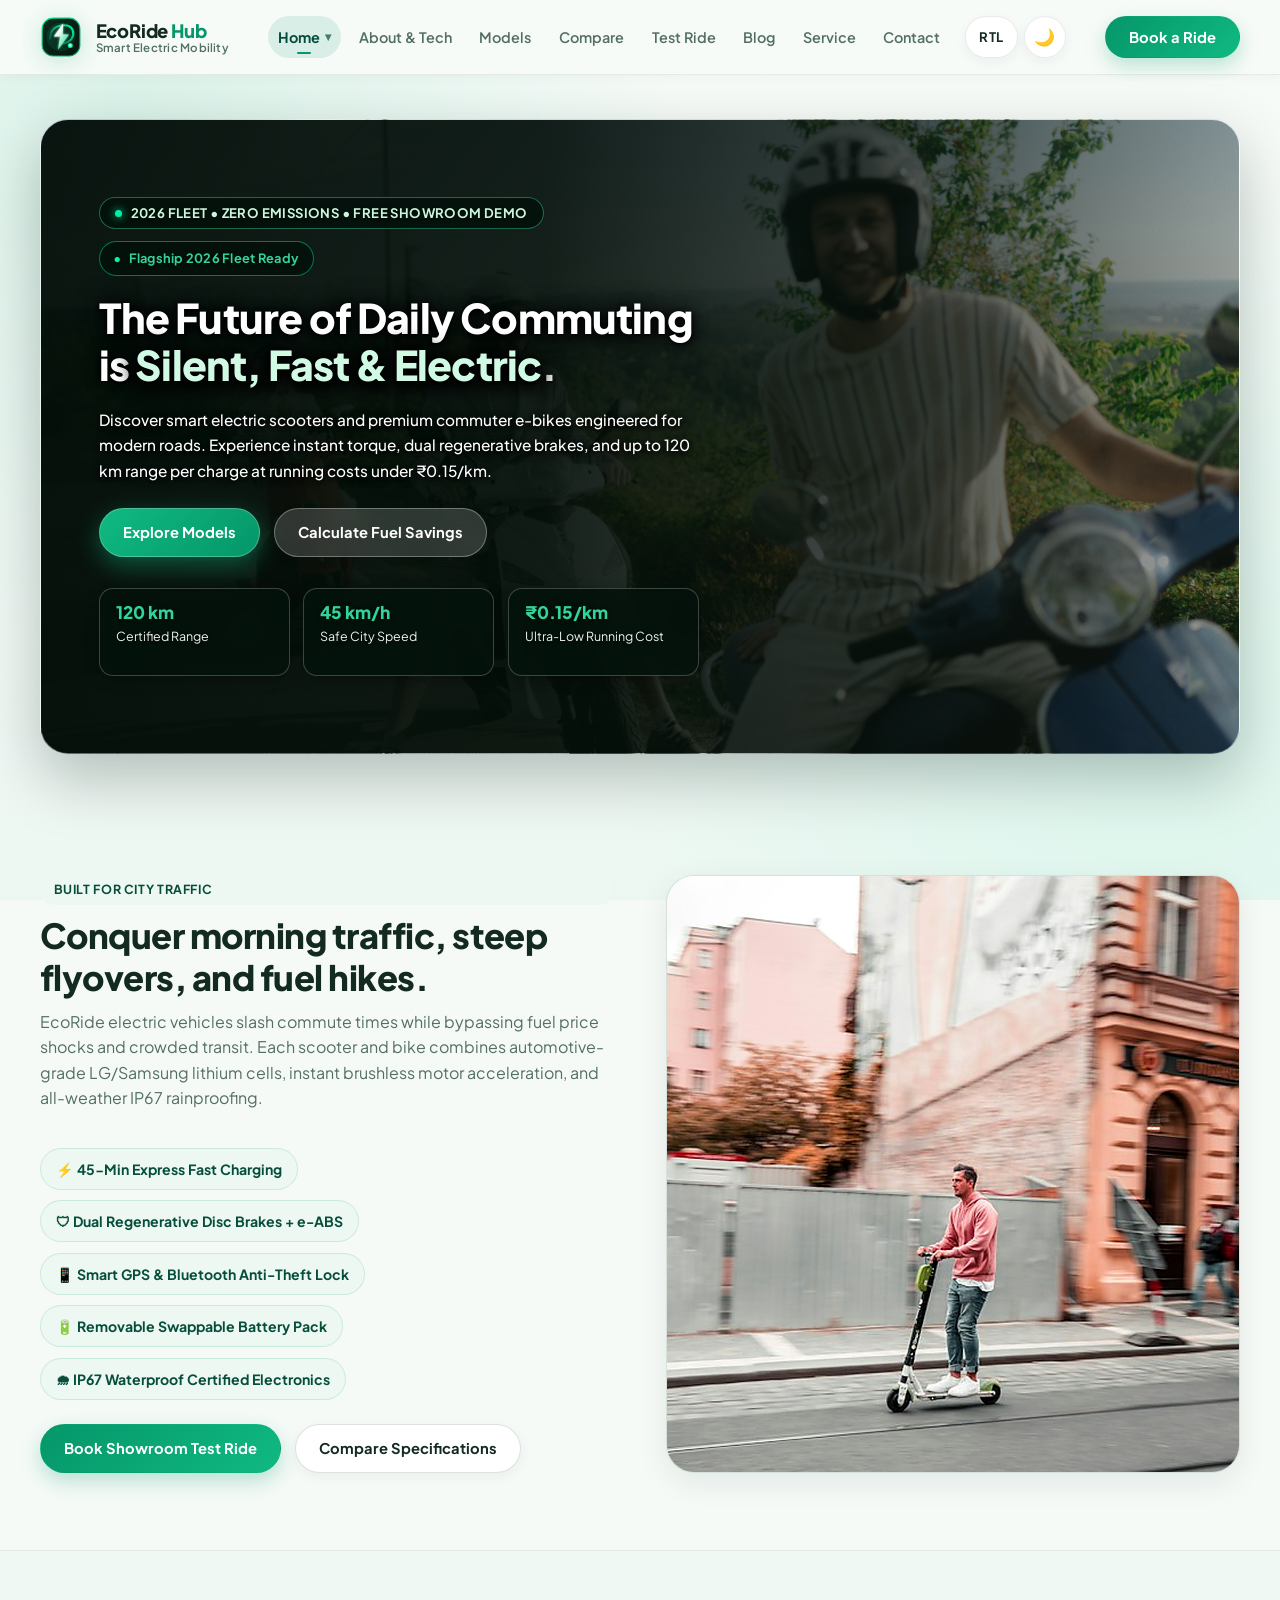
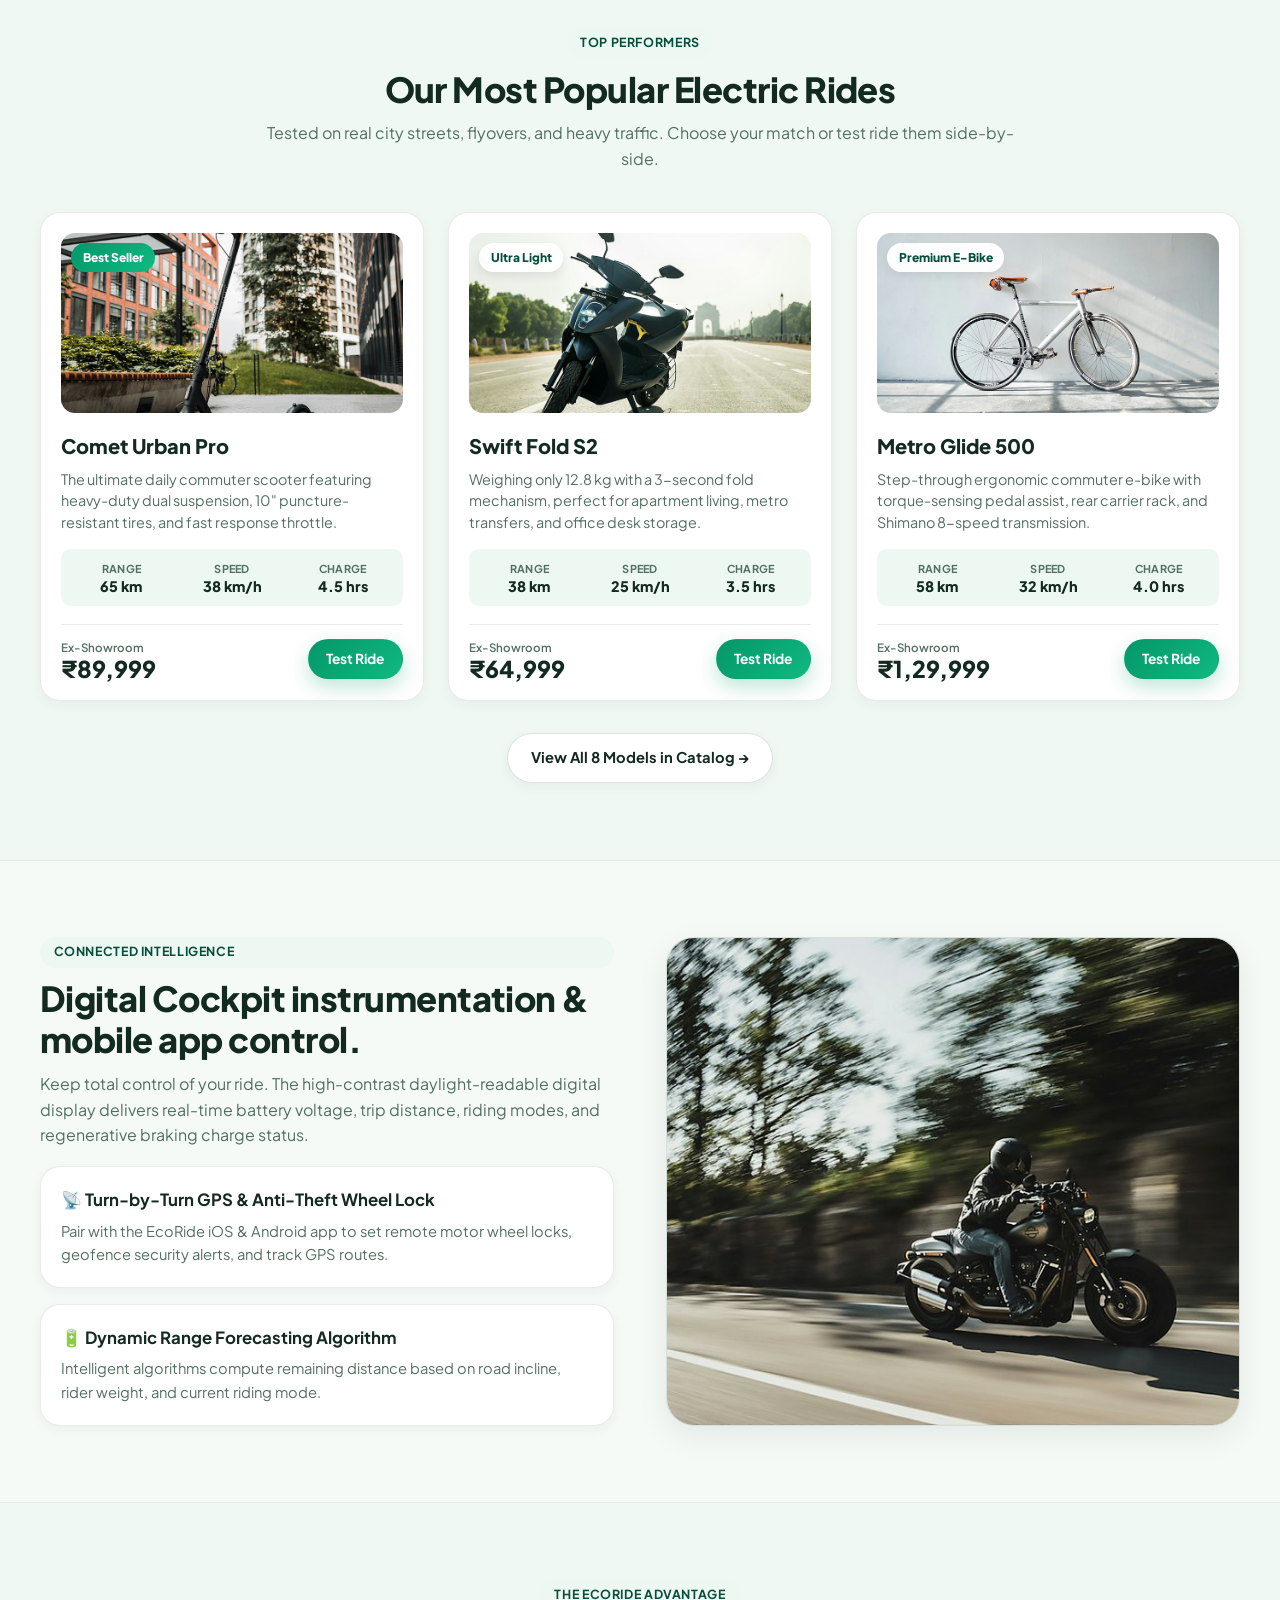
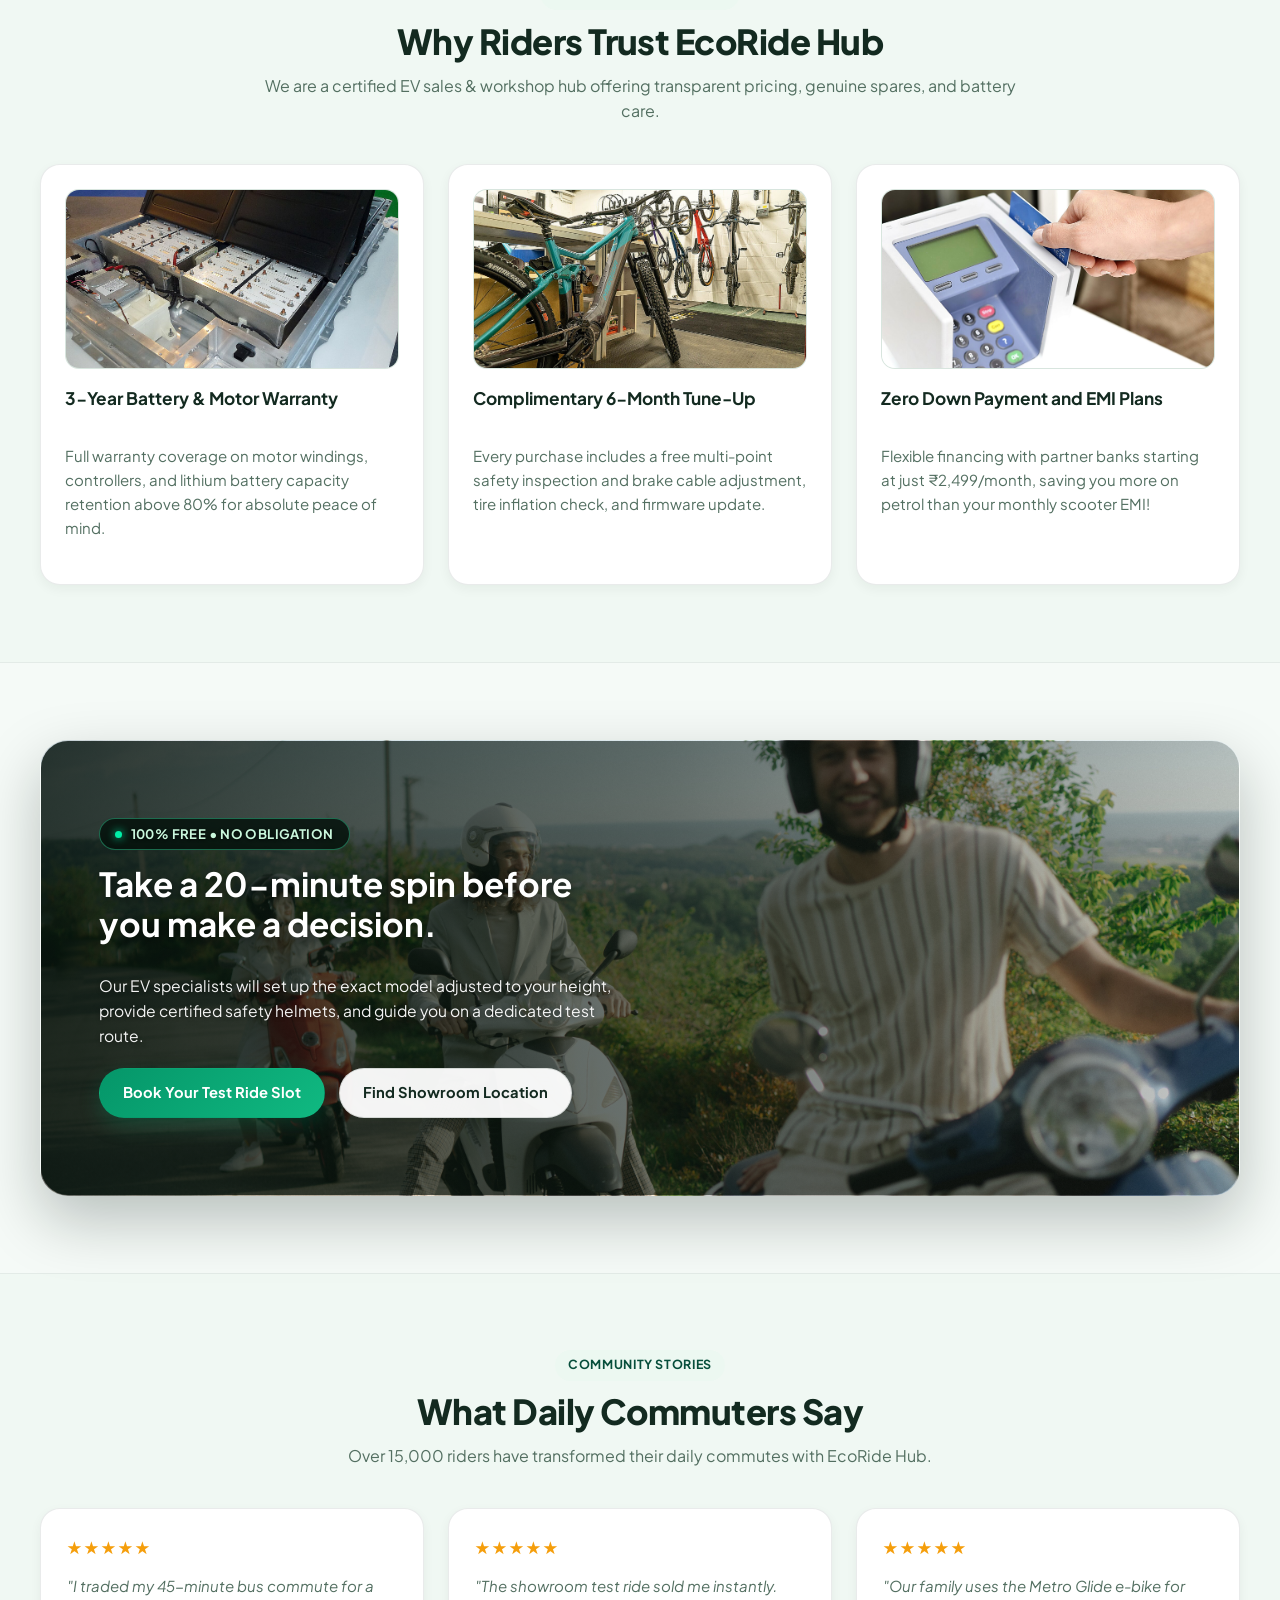
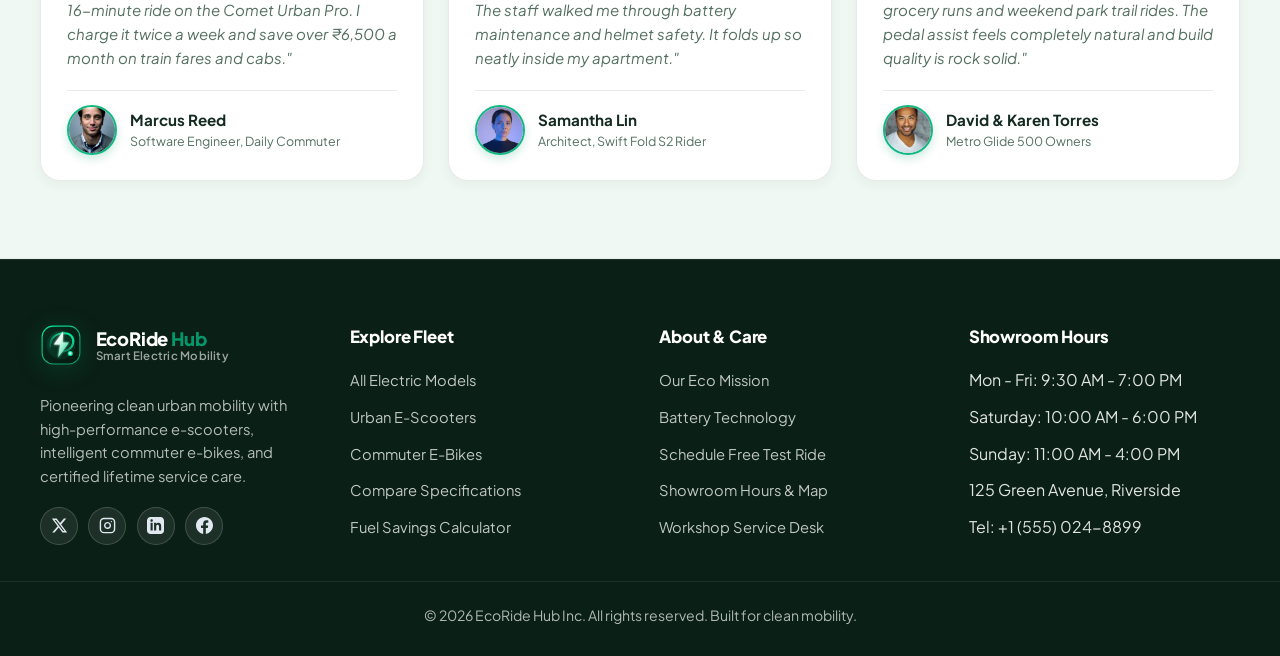
==== commit 83a4b2bd: "first commit" ====
--- a/index.html
+++ b/index.html
@@ -95,7 +95,7 @@
       <!-- HERO SECTION WITH BACKGROUND IMAGE -->
       <section class="hero">
         <div class="container">
-          <div class="hero-panel hero-home" style="background-image: url('assets/images/hero-home.jpg');">
+          <div class="hero-panel hero-home" style="background-image: url('assets/images/Home-1.jpg');">
             <div class="hero-content">
               <div class="hero-badge-row">
                 <span class="eyebrow">
--- a/assets/css/styles.css
+++ b/assets/css/styles.css
@@ -27,11 +27,11 @@
   --radius-md: 14px;
   --radius-sm: 10px;
   --radius-pill: 999px;
-  --section-padding-inline: clamp(1.25rem, 5vw, 4rem);
+  --section-padding-inline: clamp(1rem, 3.5vw, 2.5rem);
   --section-gap: clamp(3rem, 6vw, 5rem);
   --hero-title: clamp(1.65rem, 2.5vw, 2.45rem);
   --hero-copy: clamp(0.92rem, 1.1vw, 1.05rem);
-  --content-width: 1240px;
+  --content-width: 1280px;
   --nav-height: 80px;
 }
 
@@ -137,12 +137,19 @@
   border-bottom-color: rgba(19, 42, 32, 0.12);
 }
 
+.site-header .container.header-bar {
+  max-width: var(--content-width);
+  width: 100%;
+  padding-inline: var(--section-padding-inline);
+  box-sizing: border-box;
+}
+
 .header-bar {
   min-height: 74px;
   display: flex;
   align-items: center;
   justify-content: space-between;
-  gap: 1.25rem;
+  gap: clamp(0.75rem, 1.5vw, 1.25rem);
   flex-wrap: nowrap;
 }
 
@@ -155,11 +162,15 @@
   color: var(--text);
   flex-shrink: 0;
   text-decoration: none;
+  height: 42px;
+  box-sizing: border-box;
 }
 
 .brand-mark {
   width: 42px;
   height: 42px;
+  min-width: 42px;
+  min-height: 42px;
   border-radius: 12px;
   display: flex;
   align-items: center;
@@ -168,6 +179,7 @@
   flex-shrink: 0;
   transition: transform 0.28s ease, filter 0.28s ease;
   filter: drop-shadow(0 4px 12px rgba(5, 150, 105, 0.22));
+  box-sizing: border-box;
 }
 
 .brand:hover .brand-mark {
@@ -209,8 +221,9 @@
 .site-nav {
   display: flex;
   align-items: center;
-  gap: 0.35rem;
-  margin: 0;
+  justify-content: center;
+  gap: clamp(0.25rem, 0.6vw, 0.65rem);
+  margin-inline: auto;
   padding: 0;
 }
 
@@ -218,8 +231,11 @@
   display: inline-flex;
   align-items: center;
   justify-content: center;
-  min-height: 40px;
-  padding: 0.45rem 0.85rem;
+  height: 42px;
+  min-height: 42px;
+  max-height: 42px;
+  box-sizing: border-box;
+  padding: 0.45rem clamp(0.6rem, 0.78vw, 0.9rem);
   border-radius: var(--radius-pill);
   color: var(--muted);
   font-weight: 600;
@@ -268,8 +284,11 @@
   align-items: center;
   justify-content: center;
   gap: 0.35rem;
-  min-height: 40px;
-  padding: 0.45rem 0.85rem;
+  height: 42px;
+  min-height: 42px;
+  max-height: 42px;
+  box-sizing: border-box;
+  padding: 0.45rem clamp(0.6rem, 0.78vw, 0.9rem);
   border-radius: var(--radius-pill);
   color: var(--muted);
   font-weight: 600;
@@ -330,7 +349,7 @@
   position: absolute;
   top: calc(100% + 0.5rem);
   left: 0;
-  min-width: 310px;
+  min-width: 350px;
   background: var(--surface);
   border: 1px solid var(--border);
   border-radius: var(--radius-lg);
@@ -367,11 +386,22 @@
   flex-direction: column;
   align-items: flex-start !important;
   justify-content: flex-start !important;
+  width: 100%;
+  height: auto;
+  min-height: 0;
+  max-height: none;
   padding: 0.65rem 0.85rem !important;
   border-radius: var(--radius-md) !important;
   text-decoration: none;
   transition: background 0.18s ease, transform 0.18s ease !important;
   border: 1px solid transparent;
+  white-space: normal !important;
+}
+
+.site-nav .nav-dropdown-menu .nav-dropdown-item {
+  height: auto;
+  min-height: 0;
+  max-height: none;
 }
 
 .nav-dropdown-item:hover {
@@ -395,17 +425,23 @@
 
 .dropdown-item-header {
   display: flex;
-  align-items: center;
+  align-items: flex-start;
   justify-content: space-between;
   width: 100%;
   gap: 0.5rem;
-  margin-bottom: 0.2rem;
+  margin-bottom: 0.25rem;
 }
 
 .dropdown-item-title {
+  min-width: 0;
+  flex: 1 1 auto;
   font-size: 0.92rem;
   font-weight: 700;
+  line-height: 1.35;
   color: var(--text);
+  white-space: normal;
+  word-break: normal;
+  overflow-wrap: break-word;
 }
 
 .nav-dropdown-item.active .dropdown-item-title {
@@ -413,24 +449,37 @@
 }
 
 .dropdown-item-tag {
+  flex: 0 0 auto;
+  align-self: flex-start;
+  margin-top: 1px;
   font-size: 0.68rem;
   font-weight: 700;
   text-transform: uppercase;
-  letter-spacing: 0.04em;
-  padding: 0.15rem 0.45rem;
+  letter-spacing: 0.05em;
+  padding: 0.18rem 0.55rem;
   border-radius: var(--radius-pill);
-  background: rgba(5, 150, 105, 0.14);
-  color: var(--primary-dark);
+  background: rgba(5, 150, 105, 0.15);
+  color: #065f46;
+  border: 1px solid rgba(5, 150, 105, 0.3);
+  white-space: nowrap;
+}
+
+[data-theme="dark"] .dropdown-item-tag {
+  background: rgba(16, 185, 129, 0.22);
+  color: #6ee7b7;
+  border-color: rgba(16, 185, 129, 0.45);
 }
 
 .dropdown-item-tag.tag-hyper {
   background: rgba(0, 245, 160, 0.2);
   color: #047857;
+  border-color: rgba(0, 245, 160, 0.35);
 }
 
 [data-theme="dark"] .dropdown-item-tag.tag-hyper {
   background: rgba(0, 245, 160, 0.25);
   color: #34d399;
+  border-color: rgba(0, 245, 160, 0.5);
 }
 
 .dropdown-item-desc {
@@ -515,12 +564,7 @@
   display: inline-flex;
   align-items: center;
   gap: 0.35rem;
-  margin-left: 0.35rem;
-}
-
-[dir="rtl"] .nav-util-group {
-  margin-left: 0;
-  margin-right: 0.35rem;
+  margin-inline-start: clamp(0.25rem, 0.5vw, 0.6rem);
 }
 
 .header-actions {
@@ -534,7 +578,10 @@
   display: inline-flex;
   align-items: center;
   justify-content: center;
-  min-height: 40px;
+  height: 42px;
+  min-height: 42px;
+  max-height: 42px;
+  box-sizing: border-box;
   padding: 0.45rem 1.15rem;
   border-radius: var(--radius-pill);
   font-weight: 700;
@@ -560,7 +607,10 @@
   align-items: center;
   justify-content: center;
   gap: 0.35rem;
-  min-height: 40px;
+  height: 42px;
+  min-height: 42px;
+  max-height: 42px;
+  box-sizing: border-box;
   padding: 0.45rem 0.85rem;
   border-radius: var(--radius-pill);
   background: var(--surface);
@@ -608,18 +658,30 @@
 }
 
 #theme-toggle {
-  min-width: 40px;
+  width: 42px;
+  height: 42px;
+  min-width: 42px;
+  min-height: 42px;
+  max-height: 42px;
+  box-sizing: border-box;
   padding: 0.45rem 0.65rem;
 }
 
 #rtl-toggle {
+  height: 42px;
+  min-height: 42px;
+  max-height: 42px;
   min-width: 50px;
+  box-sizing: border-box;
 }
 
 .nav-toggle {
   display: none;
   width: 42px;
   height: 42px;
+  min-width: 42px;
+  min-height: 42px;
+  box-sizing: border-box;
   border: 1.5px solid var(--border);
   border-radius: var(--radius-md);
   background: var(--surface);
@@ -755,7 +817,7 @@
 
 /* Page-specific background images */
 .hero-panel.hero-home {
-  background-image: url('../images/hero-home.jpg');
+  background-image: url('../images/Home-1.jpg');
 }
 .hero-panel.hero-home-2 {
   background-image: url('../images/hero-home-2.jpg');
@@ -776,17 +838,17 @@
   background-image: url('../images/hero-contact.jpg');
 }
 
-/* Directional gradient overlay: dark behind text on left, crystal clear over background image on right */
+/* Directional gradient overlay: rich dark contrast behind text on left, crystal clear over background image on right */
 .hero-panel::before {
   content: "";
   position: absolute;
   inset: 0;
   background: linear-gradient(
     90deg,
-    rgba(5, 18, 12, 0.82) 0%,
-    rgba(5, 18, 12, 0.58) 42%,
-    rgba(5, 18, 12, 0.12) 72%,
-    rgba(5, 18, 12, 0) 100%
+    rgba(3, 14, 9, 0.96) 0%,
+    rgba(3, 14, 9, 0.92) 42%,
+    rgba(3, 14, 9, 0.76) 68%,
+    rgba(3, 14, 9, 0.35) 100%
   );
   z-index: 1;
   pointer-events: none;
@@ -796,20 +858,30 @@
 [data-theme="dark"] .hero-panel::before {
   background: linear-gradient(
     90deg,
-    rgba(3, 12, 8, 0.85) 0%,
-    rgba(3, 12, 8, 0.62) 42%,
-    rgba(3, 12, 8, 0.16) 72%,
-    rgba(3, 12, 8, 0) 100%
+    rgba(2, 10, 6, 0.98) 0%,
+    rgba(2, 10, 6, 0.94) 42%,
+    rgba(2, 10, 6, 0.80) 68%,
+    rgba(2, 10, 6, 0.40) 100%
   );
 }
 
 [dir="rtl"] .hero-panel::before {
   background: linear-gradient(
     270deg,
-    rgba(5, 18, 12, 0.82) 0%,
-    rgba(5, 18, 12, 0.58) 42%,
-    rgba(5, 18, 12, 0.12) 72%,
-    rgba(5, 18, 12, 0) 100%
+    rgba(3, 14, 9, 0.96) 0%,
+    rgba(3, 14, 9, 0.92) 42%,
+    rgba(3, 14, 9, 0.76) 68%,
+    rgba(3, 14, 9, 0.35) 100%
+  );
+}
+
+[dir="rtl"][data-theme="dark"] .hero-panel::before {
+  background: linear-gradient(
+    270deg,
+    rgba(2, 10, 6, 0.98) 0%,
+    rgba(2, 10, 6, 0.94) 42%,
+    rgba(2, 10, 6, 0.80) 68%,
+    rgba(2, 10, 6, 0.40) 100%
   );
 }
 
@@ -884,6 +956,8 @@
 .hero-content {
   position: relative;
   z-index: 2;
+  width: 100%;
+  min-width: 0;
   max-width: 600px;
   display: flex;
   flex-direction: column;
@@ -903,13 +977,15 @@
   gap: 0.45rem;
   padding: 0.38rem 0.85rem;
   border-radius: var(--radius-pill);
-  background: rgba(0, 245, 160, 0.16);
-  border: 1px solid rgba(0, 245, 160, 0.4);
-  color: #a7f3d0;
+  background: rgba(3, 16, 10, 0.82);
+  border: 1px solid rgba(0, 245, 160, 0.45);
+  color: #34d399;
   font-size: 0.8rem;
   font-weight: 700;
   letter-spacing: 0.02em;
   backdrop-filter: blur(8px);
+  -webkit-backdrop-filter: blur(8px);
+  text-shadow: 0 1px 3px rgba(0, 0, 0, 0.8);
 }
 
 .hero-status-pill span {
@@ -928,18 +1004,20 @@
   gap: 0.55rem;
   padding: 0.38rem 0.95rem;
   border-radius: var(--radius-pill);
-  background: rgba(255, 255, 255, 0.14);
-  border: 1px solid rgba(255, 255, 255, 0.25);
+  background: rgba(3, 16, 10, 0.82);
+  border: 1px solid rgba(52, 211, 153, 0.45);
   color: #c9f7dc;
   font-size: 0.82rem;
   font-weight: 700;
   letter-spacing: 0.03em;
   text-transform: uppercase;
   backdrop-filter: blur(8px);
+  -webkit-backdrop-filter: blur(8px);
   width: fit-content;
   max-width: 100%;
   white-space: normal;
   line-height: 1.4;
+  text-shadow: 0 1px 3px rgba(0, 0, 0, 0.8);
 }
 
 .eyebrow-dot {
@@ -952,27 +1030,30 @@
 
 .hero h1 {
   margin: 0;
+  max-width: 100%;
   font-size: clamp(1.85rem, 3.2vw, 2.75rem);
   font-weight: 800;
   line-height: 1.15;
   letter-spacing: -0.02em;
   color: #ffffff;
-  text-shadow: 0 2px 10px rgba(0, 0, 0, 0.7);
+  overflow-wrap: break-word;
+  text-shadow: 0 2px 16px rgba(0, 0, 0, 0.95), 0 1px 4px rgba(0, 0, 0, 0.95), 0 0 24px rgba(0, 0, 0, 0.85);
 }
 
 .hero h1 .gradient-text {
-  background: linear-gradient(135deg, #ffffff 30%, #a7f3d0 75%, #00f5a0 100%);
-  -webkit-background-clip: text;
-  -webkit-text-fill-color: transparent;
+  color: #d1fae5;
+  -webkit-text-fill-color: #d1fae5;
   display: inline;
+  filter: drop-shadow(0 2px 6px rgba(0, 0, 0, 0.95));
 }
 
 .hero p {
   margin: 0;
   font-size: clamp(0.95rem, 1.2vw, 1.12rem);
-  color: rgba(255, 255, 255, 0.94);
+  color: #ffffff;
+  font-weight: 500;
   line-height: 1.65;
-  text-shadow: 0 1px 4px rgba(0, 0, 0, 0.75);
+  text-shadow: 0 2px 8px rgba(0, 0, 0, 0.95), 0 1px 4px rgba(0, 0, 0, 0.95);
 }
 
 .hero-actions {
@@ -1007,40 +1088,58 @@
   display: grid;
   gap: 0.85rem;
   grid-template-columns: repeat(3, minmax(0, 1fr));
+  align-items: stretch;
   margin-top: 0.75rem;
-  max-width: 580px;
+  max-width: 620px;
+  width: 100%;
 }
 
 .stat-card {
+  height: 100%;
+  min-height: 100%;
+  display: flex;
+  flex-direction: column;
+  justify-content: center;
   border-radius: var(--radius-md);
   padding: 0.85rem 1rem;
-  background: rgba(6, 22, 15, 0.60);
-  border: 1px solid rgba(255, 255, 255, 0.18);
-  backdrop-filter: blur(10px);
-  -webkit-backdrop-filter: blur(10px);
+  background: rgba(4, 18, 12, 0.85);
+  border: 1px solid rgba(255, 255, 255, 0.22);
+  backdrop-filter: blur(12px);
+  -webkit-backdrop-filter: blur(12px);
   text-align: left;
   transition: transform 0.25s ease, border-color 0.25s ease, box-shadow 0.25s ease;
+  box-sizing: border-box;
+  box-shadow: 0 4px 14px rgba(0, 0, 0, 0.3);
 }
 
 .stat-card:hover {
   transform: translateY(-3px);
   border-color: rgba(0, 245, 160, 0.5);
-  box-shadow: 0 10px 24px rgba(0, 0, 0, 0.35);
+  box-shadow: 0 10px 24px rgba(0, 0, 0, 0.45);
 }
 
 .stat-card strong {
   display: block;
-  font-size: clamp(1.2rem, 1.7vw, 1.5rem);
+  font-size: clamp(1rem, 1.35vw, 1.28rem);
   font-weight: 800;
-  color: #a7f3d0;
-  line-height: 1.2;
+  color: #34d399 !important;
+  line-height: 1.25;
+  min-height: 1.25em;
+  text-shadow: 0 1px 4px rgba(0, 0, 0, 0.5);
 }
 
 .stat-card span {
   display: block;
   font-size: 0.78rem;
-  color: rgba(255, 255, 255, 0.88);
-  margin-top: 0.2rem;
+  color: rgba(255, 255, 255, 0.95) !important;
+  margin-top: 0.25rem;
+  line-height: 1.35;
+  min-height: 2.7em;
+  display: -webkit-box;
+  -webkit-line-clamp: 2;
+  -webkit-box-orient: vertical;
+  overflow: hidden;
+  text-shadow: 0 1px 3px rgba(0, 0, 0, 0.6);
 }
 
 /* =========================================================
@@ -1168,6 +1267,10 @@
   box-shadow: var(--shadow-sm);
   transition: transform 0.25s ease, box-shadow 0.25s ease, border-color 0.25s ease;
   position: relative;
+  height: 100%;
+  box-sizing: border-box;
+  display: flex;
+  flex-direction: column;
 }
 
 .card:hover {
@@ -1180,20 +1283,61 @@
   display: flex;
   flex-direction: column;
   height: 100%;
-}
-
+  box-sizing: border-box;
+  justify-content: flex-start;
+}
+
+.testimonial-card {
+  display: flex;
+  flex-direction: column;
+  height: 100%;
+  box-sizing: border-box;
+  justify-content: space-between;
+}
+
+.testimonial-card p {
+  flex: 1 1 auto;
+  line-height: 1.6;
+}
+
+.card h3,
 .feature-card h3 {
   margin-top: 0;
-  margin-bottom: 0.45rem;
-  font-size: 1.2rem;
+  margin-bottom: 0.65rem;
+  font-size: clamp(1.08rem, 1.25vw, 1.22rem);
   font-weight: 700;
-}
-
+  line-height: 1.35;
+  color: var(--text);
+  min-height: 2.7em;
+  display: -webkit-box;
+  -webkit-line-clamp: 2;
+  -webkit-box-orient: vertical;
+  overflow: hidden;
+  box-sizing: border-box;
+}
+
+.card p,
 .feature-card p {
   color: var(--muted);
-  margin: 0;
+  margin: 0 0 1.25rem 0;
   font-size: 0.94rem;
-  line-height: 1.55;
+  line-height: 1.6;
+  flex: 1 1 auto;
+}
+
+.card .button,
+.card .button-secondary,
+.card a.button,
+.card a.button-secondary,
+.card .blog-read-link,
+.card .price-row,
+.card .product-card-footer,
+.card .testimonial-author,
+.service-plan-card .button,
+.service-plan-card .button-secondary,
+.contact-card .button-secondary,
+.card > .card-footer {
+  margin-top: auto;
 }
 
 .icon-chip {
@@ -1209,18 +1353,22 @@
 }
 
 .card-media-top {
-  height: 165px;
+  height: 180px;
   border-radius: var(--radius-md);
   overflow: hidden;
-  margin-bottom: 1rem;
+  margin-bottom: 1.15rem;
   background: #ecf8f1;
   border: 1px solid var(--border);
+  flex-shrink: 0;
+  position: relative;
 }
 
 .card-media-top img {
   width: 100%;
   height: 100%;
   object-fit: cover;
+  object-position: center;
+  display: block;
   transition: transform 0.35s ease;
 }
 
@@ -1773,7 +1921,10 @@
   overflow: hidden;
   background: #f0f7f2;
   aspect-ratio: 16 / 10;
+  height: 180px;
+  width: 100%;
   margin-bottom: 1.1rem;
+  flex-shrink: 0;
 }
 
 .product-image-wrap img {
@@ -1817,6 +1968,7 @@
   font-size: 1.25rem;
   font-weight: 800;
   color: var(--text);
+  min-height: 1.35em;
 }
 
 .product-content p {
@@ -1824,7 +1976,7 @@
   font-size: 0.9rem;
   margin: 0 0 1rem;
   line-height: 1.5;
-  flex: 1;
+  flex: 1 1 auto;
 }
 
 /* SINGLE-LINE PERFECT HORIZONTAL & VERTICAL ALIGNMENT FOR SPEED, RANGE, CHARGE */
@@ -2064,13 +2216,21 @@
 /* =========================================================
    FORMS & BOOKING LAYOUT
    ========================================================= */
+.container.form-layout {
+  width: min(100%, var(--content-width));
+  max-width: var(--content-width);
+  margin-inline: auto;
+  padding-inline: var(--section-padding-inline);
+  box-sizing: border-box;
+}
+
 .form-layout {
   display: grid;
   grid-template-columns: minmax(0, 1fr) minmax(0, 1fr);
   gap: clamp(1.5rem, 3.5vw, 2.75rem);
   align-items: stretch;
-  width: 100%;
-  max-width: 100%;
+  width: min(100%, var(--content-width));
+  margin-inline: auto;
   box-sizing: border-box;
 }
 
@@ -2171,6 +2331,28 @@
   font-size: 0.94rem;
 }
 
+input[type="date"],
+input[type="time"] {
+  color-scheme: light;
+  color: var(--text);
+  font-family: inherit;
+}
+
+input[type="date"]::-webkit-calendar-picker-indicator,
+input[type="time"]::-webkit-calendar-picker-indicator {
+  cursor: pointer;
+  opacity: 0.82;
+  padding: 4px;
+  border-radius: 4px;
+  transition: opacity 0.2s ease, filter 0.2s ease, transform 0.2s ease;
+}
+
+input[type="date"]::-webkit-calendar-picker-indicator:hover,
+input[type="time"]::-webkit-calendar-picker-indicator:hover {
+  opacity: 1;
+  transform: scale(1.08);
+}
+
 .field input:focus,
 .field select:focus,
 .field textarea:focus {
@@ -2338,6 +2520,7 @@
 }
 
 .faq-question {
+  direction: ltr;
   padding: 1.15rem 1.35rem;
   font-weight: 700;
   font-size: 1.02rem;
@@ -2635,8 +2818,7 @@
     text-align: right;
   }
 
-  .grid-4,
-  .grid-3 {
+  .grid-4 {
     grid-template-columns: repeat(2, minmax(0, 1fr));
   }
 
@@ -2662,6 +2844,55 @@
   }
 }
 
+@media (max-width: 860px) {
+  .grid-3 {
+    grid-template-columns: repeat(2, minmax(0, 1fr));
+    width: 100%;
+  }
+}
+
+@media (min-width: 769px) and (max-width: 1040px) {
+  .hero-panel::before {
+    background: linear-gradient(
+      90deg,
+      rgba(3, 14, 9, 0.97) 0%,
+      rgba(3, 14, 9, 0.93) 50%,
+      rgba(3, 14, 9, 0.80) 75%,
+      rgba(3, 14, 9, 0.48) 100%
+    );
+  }
+
+  [dir="rtl"] .hero-panel::before {
+    background: linear-gradient(
+      270deg,
+      rgba(3, 14, 9, 0.97) 0%,
+      rgba(3, 14, 9, 0.93) 50%,
+      rgba(3, 14, 9, 0.80) 75%,
+      rgba(3, 14, 9, 0.48) 100%
+    );
+  }
+
+  [data-theme="dark"] .hero-panel::before {
+    background: linear-gradient(
+      90deg,
+      rgba(2, 10, 6, 0.98) 0%,
+      rgba(2, 10, 6, 0.95) 50%,
+      rgba(2, 10, 6, 0.84) 75%,
+      rgba(2, 10, 6, 0.55) 100%
+    );
+  }
+
+  [dir="rtl"][data-theme="dark"] .hero-panel::before {
+    background: linear-gradient(
+      270deg,
+      rgba(2, 10, 6, 0.98) 0%,
+      rgba(2, 10, 6, 0.95) 50%,
+      rgba(2, 10, 6, 0.84) 75%,
+      rgba(2, 10, 6, 0.55) 100%
+    );
+  }
+}
+
 @media (max-width: 768px) {
   :root {
     --section-gap: 3.5rem;
@@ -2676,9 +2907,9 @@
   .hero-panel::before {
     background: linear-gradient(
       180deg,
-      rgba(5, 18, 12, 0.86) 0%,
-      rgba(5, 18, 12, 0.70) 55%,
-      rgba(5, 18, 12, 0.35) 100%
+      rgba(3, 14, 9, 0.94) 0%,
+      rgba(3, 14, 9, 0.88) 55%,
+      rgba(3, 14, 9, 0.78) 100%
     );
   }
 
@@ -2690,9 +2921,9 @@
   .hero-panel.cta-banner::before {
     background: linear-gradient(
       180deg,
-      rgba(5, 18, 12, 0.82) 0%,
-      rgba(5, 18, 12, 0.55) 50%,
-      rgba(5, 18, 12, 0.82) 100%
+      rgba(3, 14, 9, 0.92) 0%,
+      rgba(3, 14, 9, 0.80) 50%,
+      rgba(3, 14, 9, 0.92) 100%
     );
   }
 
@@ -2704,18 +2935,18 @@
   .hero-panel.promo-banner::before {
     background: linear-gradient(
       180deg,
-      rgba(5, 18, 12, 0.86) 0%,
-      rgba(5, 18, 12, 0.65) 60%,
-      rgba(5, 18, 12, 0.30) 100%
+      rgba(3, 14, 9, 0.94) 0%,
+      rgba(3, 14, 9, 0.85) 60%,
+      rgba(3, 14, 9, 0.75) 100%
     );
   }
 
   [data-theme="dark"] .hero-panel::before {
     background: linear-gradient(
       180deg,
-      rgba(3, 12, 8, 0.90) 0%,
-      rgba(3, 12, 8, 0.74) 55%,
-      rgba(3, 12, 8, 0.40) 100%
+      rgba(2, 10, 6, 0.97) 0%,
+      rgba(2, 10, 6, 0.92) 55%,
+      rgba(2, 10, 6, 0.84) 100%
     );
   }
 
@@ -2883,6 +3114,10 @@
     --section-padding-inline: 1rem;
   }
 
+  .site-nav {
+    padding: 0.95rem 0.85rem;
+  }
+
   .brand-sub {
     display: none;
   }
@@ -2947,6 +3182,18 @@
 }
 
 @media (max-width: 360px) {
+  :root {
+    --section-padding-inline: 0.75rem;
+  }
+
+  .site-nav {
+    padding: 0.85rem 0.65rem;
+  }
+
+  .nav-dropdown-item {
+    padding: 0.55rem 0.65rem !important;
+  }
+
   .spec-item strong {
     font-size: 0.78rem;
   }
@@ -3056,6 +3303,11 @@
   background: var(--surface-soft);
 }
 
+[data-theme="dark"] .stat-card {
+  background: rgba(2, 10, 6, 0.92);
+  border-color: rgba(0, 245, 160, 0.35);
+}
+
 [data-theme="dark"] .form-card {
   background: var(--surface);
   border-color: var(--border);
@@ -3069,6 +3321,37 @@
   border-color: rgba(255, 255, 255, 0.15);
 }
 
+[data-theme="dark"] input[type="date"],
+[data-theme="dark"] input[type="time"] {
+  color-scheme: dark;
+  color: #ffffff !important;
+  background-color: #142c20 !important;
+  border-color: rgba(255, 255, 255, 0.22) !important;
+}
+
+[data-theme="dark"] input[type="date"]::-webkit-calendar-picker-indicator,
+[data-theme="dark"] input[type="time"]::-webkit-calendar-picker-indicator {
+  filter: brightness(0) invert(1) !important;
+  cursor: pointer;
+  opacity: 0.95 !important;
+}
+
+[data-theme="dark"] input[type="date"]::-webkit-calendar-picker-indicator:hover,
+[data-theme="dark"] input[type="time"]::-webkit-calendar-picker-indicator:hover {
+  filter: brightness(0) invert(1) drop-shadow(0 0 4px rgba(0, 245, 160, 0.85)) !important;
+  opacity: 1 !important;
+  transform: scale(1.08);
+}
+
+[data-theme="dark"] input[type="date"]::-webkit-datetime-edit,
+[data-theme="dark"] input[type="date"]::-webkit-datetime-edit-fields-wrapper,
+[data-theme="dark"] input[type="date"]::-webkit-datetime-edit-text,
+[data-theme="dark"] input[type="date"]::-webkit-datetime-edit-month-field,
+[data-theme="dark"] input[type="date"]::-webkit-datetime-edit-day-field,
+[data-theme="dark"] input[type="date"]::-webkit-datetime-edit-year-field {
+  color: #ffffff !important;
+}
+
 [data-theme="dark"] .field input:focus,
 [data-theme="dark"] .field select:focus,
 [data-theme="dark"] .field textarea:focus {
@@ -3307,6 +3590,26 @@
 
 [data-theme="dark"] .map-frame iframe {
   filter: invert(90%) hue-rotate(180deg) contrast(90%);
+}
+
+/* =========================================================
+   COMPARE MODEL TEST-RIDE CALLOUT BANNER
+   ========================================================= */
+.compare-cta-banner {
+  text-align: center;
+}
+
+.compare-cta-banner h2 {
+  font-size: clamp(1.6rem, 2.8vw, 2.2rem);
+  margin: 0 0 0.65rem;
+  color: var(--text);
+}
+
+.compare-cta-banner p {
+  max-width: 650px;
+  margin: 0 auto 1.35rem;
+  color: var(--muted);
+  font-size: 1rem;
 }
 
 /* =========================================================
@@ -3317,8 +3620,24 @@
   text-align: right;
 }
 
+[dir="rtl"] h1,
+[dir="rtl"] h2,
+[dir="rtl"] h3,
+[dir="rtl"] h4,
+[dir="rtl"] h5,
+[dir="rtl"] summary,
+[dir="rtl"] .section-heading h2,
+[dir="rtl"] .page-intro h2 {
+  unicode-bidi: isolate;
+}
+
 [dir="rtl"] body {
   direction: rtl;
+}
+
+[dir="rtl"] :where(h1, h2, h3, h4, h5, h6, p, li, summary, label, th, td, blockquote, figcaption, dt, dd, small, strong, em) {
+  direction: ltr;
+  unicode-bidi: isolate;
 }
 
 [dir="rtl"] .skip-link {
@@ -3361,13 +3680,71 @@
   flex-direction: row;
 }
 
-[dir="rtl"] .eyebrow {
+[dir="rtl"] .compare-cta-banner {
+  text-align: right;
+}
+
+[dir="rtl"] .compare-cta-banner h2 {
+  text-align: right;
+}
+
+[dir="rtl"] .compare-cta-banner p {
   margin-right: 0;
   margin-left: auto;
+  text-align: right;
+}
+
+[dir="rtl"] .compare-cta-banner .button {
+  margin-inline-start: 0;
+}
+
+/* Universal RTL alignments for sections, eyebrows, callouts, and FAQs */
+[dir="rtl"] [style*="text-align: left"],
+[dir="rtl"] [style*="text-align:left"] {
+  text-align: right !important;
+}
+
+[dir="rtl"] [style*="text-align: left"] p,
+[dir="rtl"] [style*="text-align:left"] p,
+[dir="rtl"] [style*="text-align: left"] h2,
+[dir="rtl"] [style*="text-align:left"] h2 {
+  text-align: right !important;
+}
+
+[dir="rtl"] [style*="text-align: left"] .eyebrow,
+[dir="rtl"] [style*="text-align:left"] .eyebrow,
+[dir="rtl"] .eyebrow {
+  margin-right: 0 !important;
+  margin-left: auto !important;
+  text-align: right;
+}
+
+[dir="rtl"] .card-callout-compare {
+  text-align: right !important;
+}
+
+[dir="rtl"] .card-callout-compare p {
+  margin-right: 0 !important;
+  margin-left: auto !important;
+  text-align: right !important;
+}
+
+[dir="rtl"] .card-callout-compare .hero-actions {
+  justify-content: flex-start !important;
+}
+
+[dir="rtl"] .card-callout-compare .badge-tag {
+  margin-right: 0 !important;
+  margin-left: auto !important;
+  align-self: flex-start !important;
+}
+
+[dir="rtl"] .faq-answer {
+  text-align: right !important;
 }
 
 [dir="rtl"] .pill-list li {
-  flex-direction: row;
+  flex-direction: row-reverse;
 }
 
 [dir="rtl"] .check-row {
@@ -3396,7 +3773,7 @@
 }
 
 [dir="rtl"] .faq-question {
-  flex-direction: row;
+  flex-direction: row-reverse;
 }
 
 [dir="rtl"] .footer-list a:hover {
@@ -3435,6 +3812,8 @@
   display: flex;
   flex-direction: column;
   height: 100%;
+  box-sizing: border-box;
+  justify-content: space-between;
   transition: transform 0.25s ease, box-shadow 0.25s ease;
 }
 
@@ -3447,6 +3826,14 @@
   position: relative;
   height: 190px;
   margin-bottom: 1.15rem;
+  border-radius: var(--radius-md);
+  overflow: hidden;
+}
+
+.blog-card .card-media-top img {
+  width: 100%;
+  height: 100%;
+  object-fit: cover;
 }
 
 .blog-badge-tag {
@@ -3475,22 +3862,29 @@
 }
 
 .blog-card h3 {
-  font-size: 1.22rem;
+  font-size: clamp(1.02rem, 1.25vw, 1.12rem);
   font-weight: 700;
-  margin: 0 0 0.65rem;
+  margin: 0 0 0.75rem;
   line-height: 1.35;
   color: var(--text);
+  min-height: 2.7em;
+  display: -webkit-box;
+  -webkit-line-clamp: 2;
+  -webkit-box-orient: vertical;
+  overflow: hidden;
 }
 
 .blog-card p {
-  font-size: 0.93rem;
-  line-height: 1.6;
+  font-size: 0.92rem;
+  line-height: 1.55;
   color: var(--muted);
   margin: 0 0 1.25rem;
-  flex: 1;
+  flex: 1 1 auto;
 }
 
 .blog-read-link {
+  margin-top: auto;
+  align-self: flex-start;
   display: inline-flex;
   align-items: center;
   gap: 0.4rem;
@@ -3947,15 +4341,29 @@
   margin-bottom: 1.25rem;
   padding-bottom: 1.25rem;
   border-bottom: 1px solid var(--border);
+  min-height: 140px;
+  display: flex;
+  flex-direction: column;
+  justify-content: flex-start;
 }
 
 .plan-price-header h3 {
-  margin: 0 0 0.4rem;
+  min-height: 1.35em;
+  margin: 0 0 0.35rem;
   font-size: 1.25rem;
   font-weight: 700;
 }
 
+.plan-price-header p {
+  min-height: 2.6em;
+  margin: 0 0 0.75rem;
+  font-size: 0.88rem;
+  color: var(--muted);
+  line-height: 1.35;
+}
+
 .plan-price-amount {
+  margin-top: auto;
   font-size: 2.25rem;
   font-weight: 800;
   color: var(--text);
